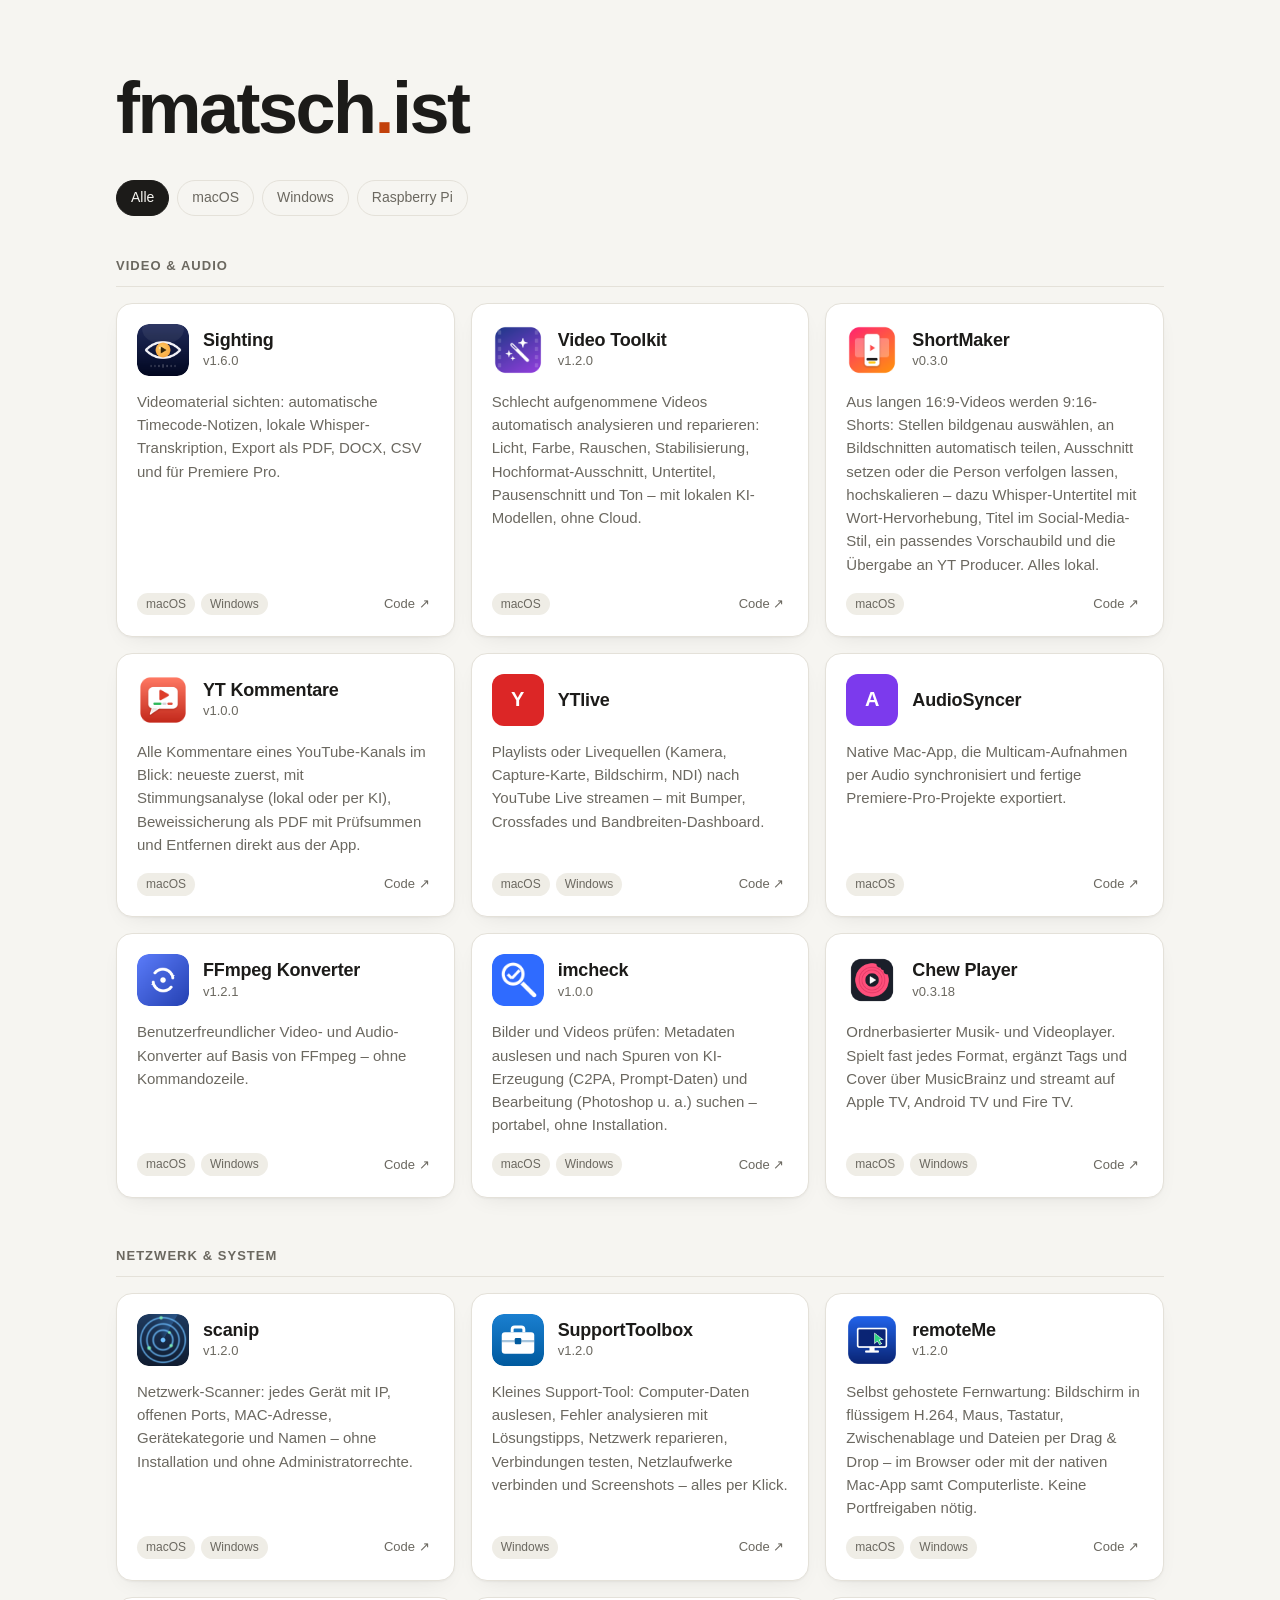
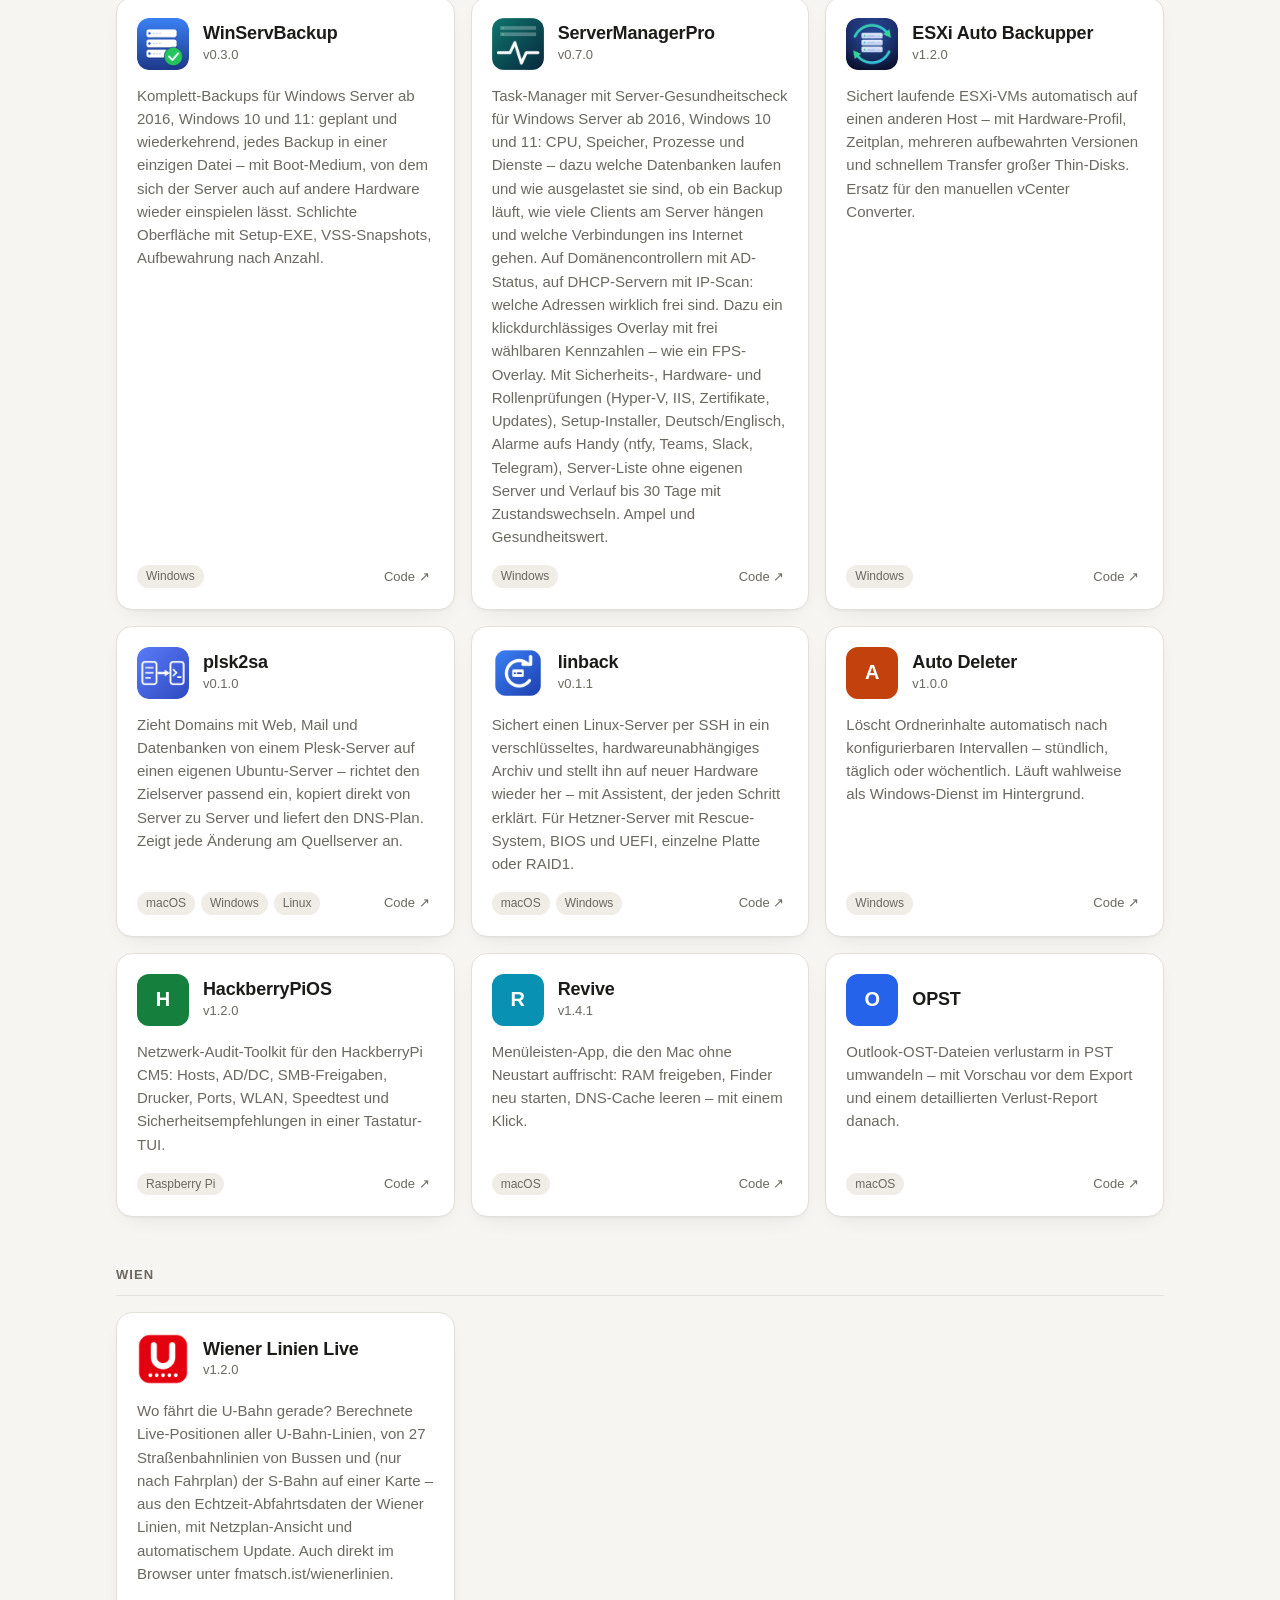
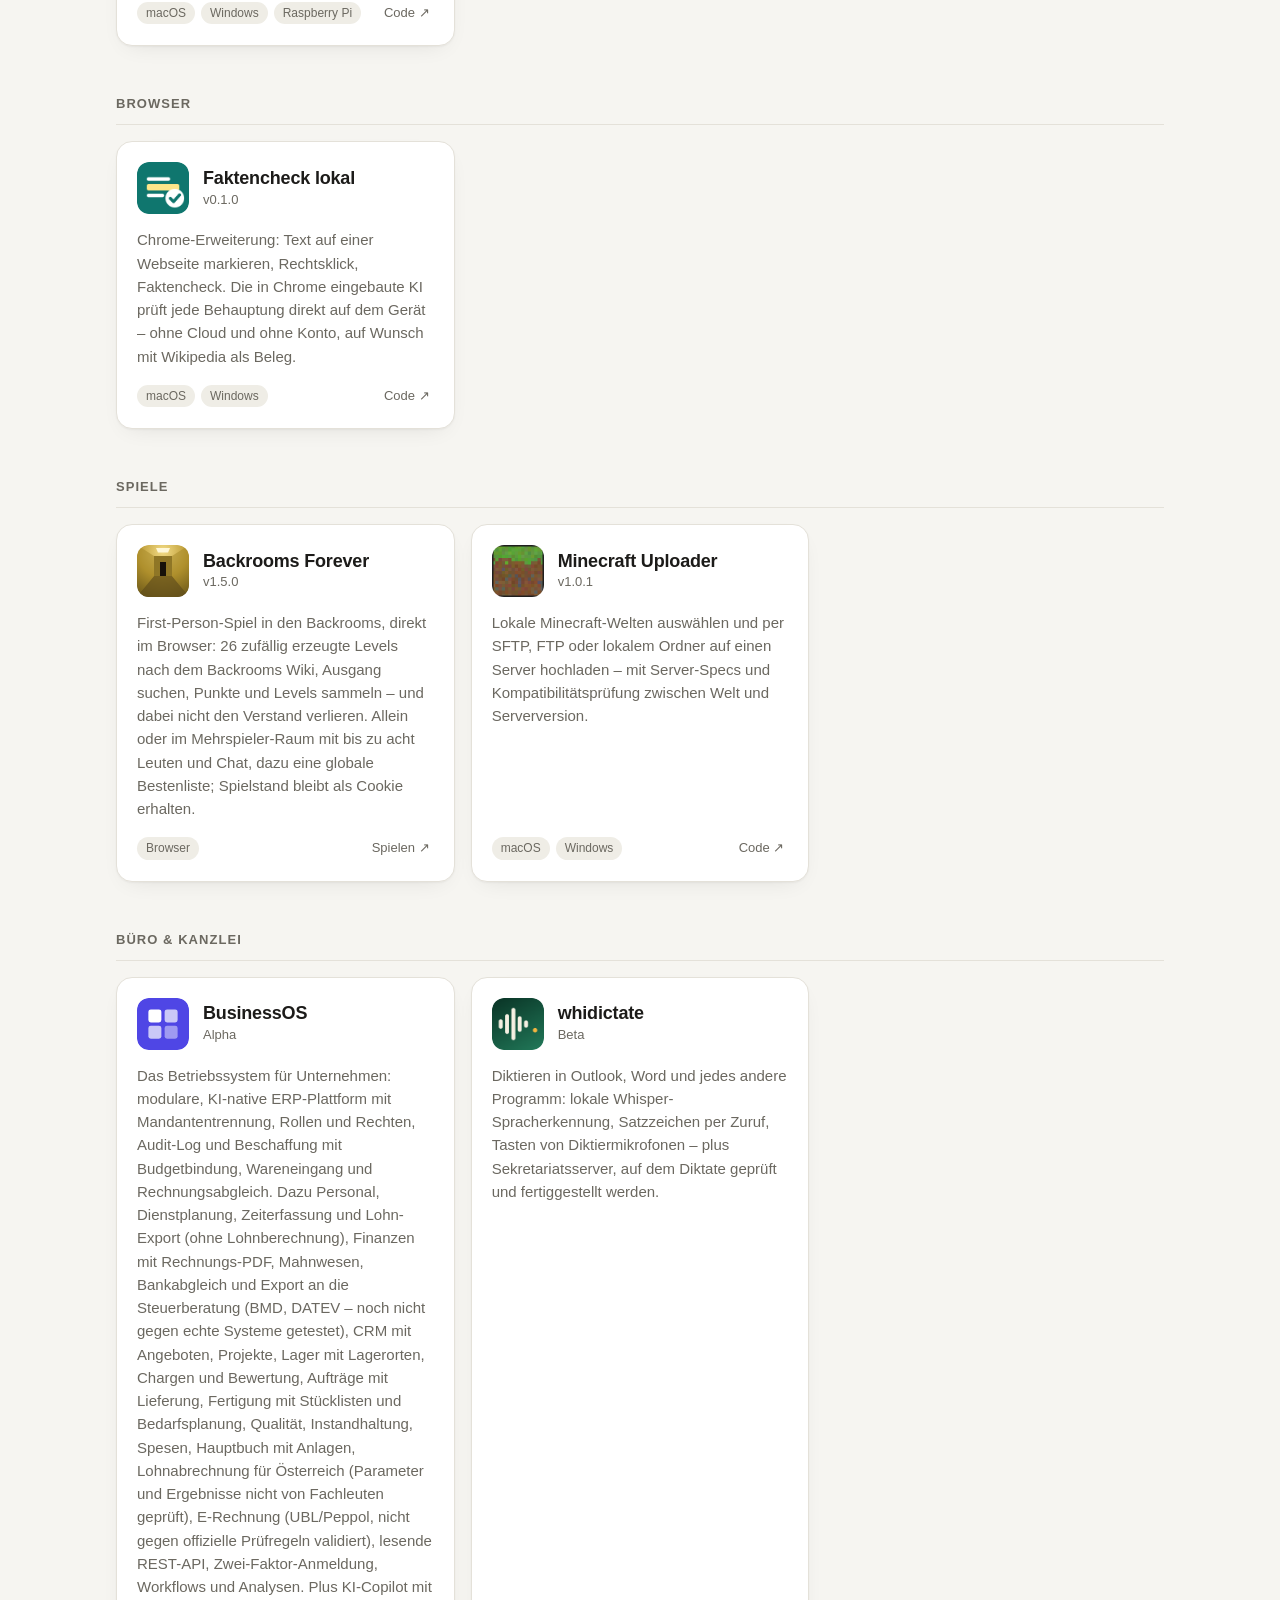
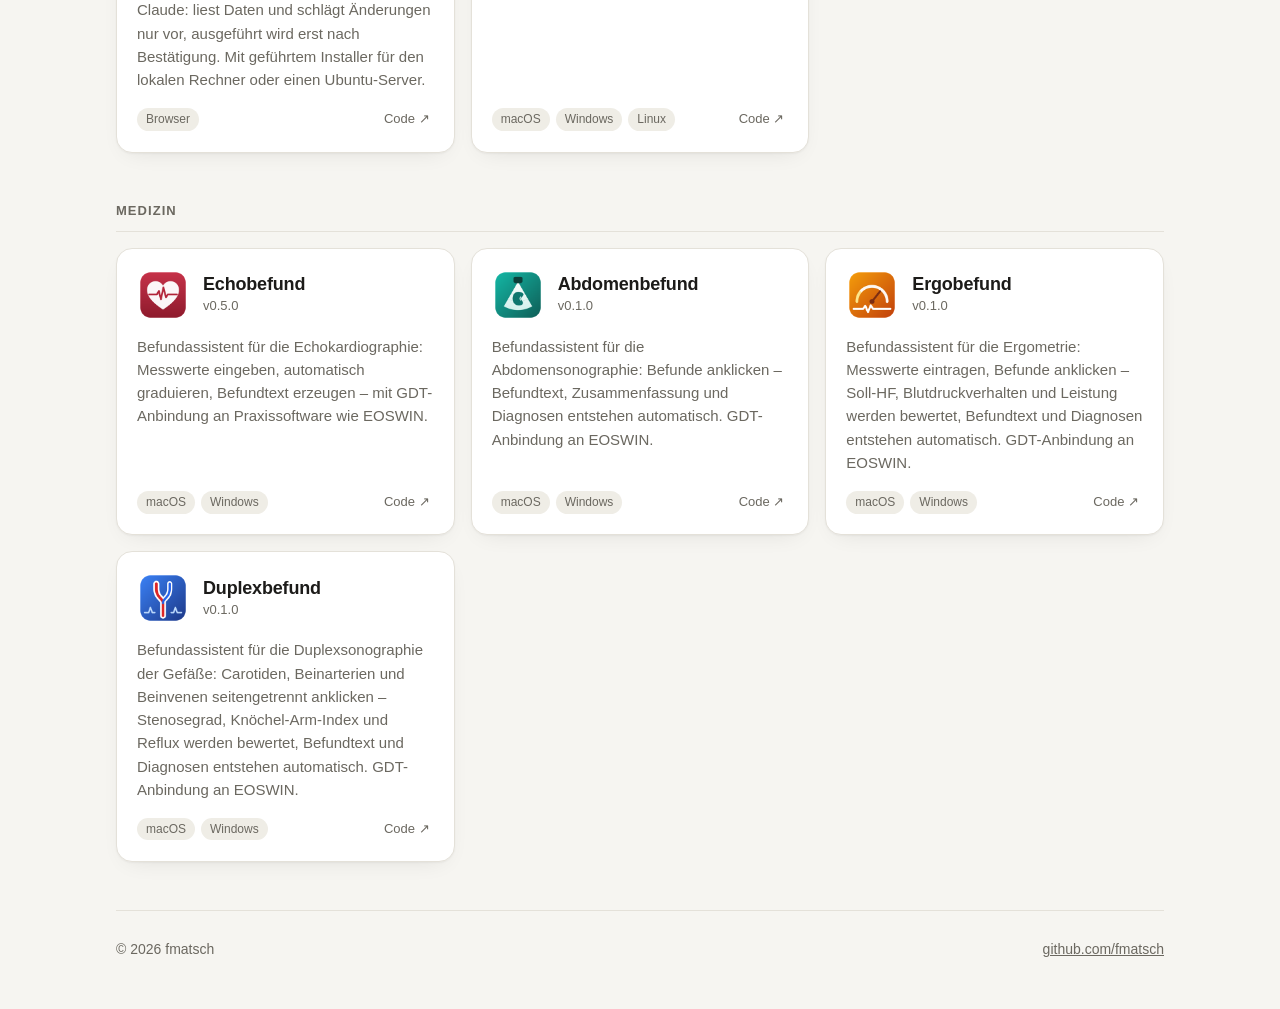
==== index.html @ f3a52c76 "BusinessOS-Karte: Hauptbuch, Lohn, Logistik, Fertigung, Qualität, E-Rechnung, API, Zwei-Faktor Co-Au" ====
<!doctype html>
<html lang="de">
<head>
<meta charset="utf-8">
<meta name="viewport" content="width=device-width, initial-scale=1">
<title>fmatsch.ist</title>
<meta name="description" content="Kleine, fokussierte Apps für macOS, Windows und den Raspberry Pi – von Befundassistenten für die Praxis bis zu Video- und Netzwerk-Werkzeugen.">
<meta property="og:title" content="fmatsch.ist">
<meta property="og:description" content="Kleine, fokussierte Apps für macOS, Windows und den Raspberry Pi.">
<meta name="color-scheme" content="light dark">
<style>
  :root {
    --bg: #f6f5f1;
    --surface: #ffffff;
    --text: #1c1b19;
    --muted: #6b6860;
    --line: #e4e1d9;
    --accent: #c2410c;
    --chip: #efede6;
    --shadow: 0 1px 2px rgba(0,0,0,.04), 0 8px 24px -12px rgba(0,0,0,.12);
  }
  @media (prefers-color-scheme: dark) {
    :root:not([data-theme="light"]) {
      --bg: #141413;
      --surface: #1d1c1a;
      --text: #f1efe9;
      --muted: #a19d93;
      --line: #2e2c29;
      --accent: #fb923c;
      --chip: #272522;
      --shadow: 0 1px 2px rgba(0,0,0,.3), 0 8px 24px -12px rgba(0,0,0,.6);
    }
  }
  :root[data-theme="dark"] {
    --bg: #141413; --surface: #1d1c1a; --text: #f1efe9; --muted: #a19d93;
    --line: #2e2c29; --accent: #fb923c; --chip: #272522;
    --shadow: 0 1px 2px rgba(0,0,0,.3), 0 8px 24px -12px rgba(0,0,0,.6);
  }

  * { box-sizing: border-box; }
  [hidden] { display: none !important; }
  html { -webkit-text-size-adjust: 100%; }
  body {
    margin: 0;
    background: var(--bg);
    color: var(--text);
    font: 16px/1.55 ui-sans-serif, -apple-system, BlinkMacSystemFont, "Segoe UI", Inter, Roboto, sans-serif;
    -webkit-font-smoothing: antialiased;
  }
  a { color: inherit; }
  .wrap { max-width: 1080px; margin: 0 auto; padding: 0 16px; }

  header { padding: 72px 0 40px; }
  .brand {
    font-size: clamp(40px, 8vw, 72px);
    font-weight: 700;
    letter-spacing: -0.035em;
    line-height: 1;
    margin: 0 0 20px;
  }
  .brand span { color: var(--accent); }

  nav.filters { display: flex; flex-wrap: wrap; gap: 8px; margin: 36px 0 0; }
  nav.filters button {
    font: inherit; font-size: 14px;
    padding: 6px 14px;
    border-radius: 999px;
    border: 1px solid var(--line);
    background: transparent;
    color: var(--muted);
    cursor: pointer;
  }
  nav.filters button:hover { color: var(--text); }
  nav.filters button[aria-pressed="true"] {
    background: var(--text); color: var(--bg); border-color: var(--text);
  }

  section { margin: 0 0 48px; }
  section h2 {
    font-size: 13px; font-weight: 600;
    text-transform: uppercase; letter-spacing: .08em;
    color: var(--muted);
    margin: 0 0 16px;
    padding-bottom: 10px;
    border-bottom: 1px solid var(--line);
  }
  .grid {
    display: grid;
    grid-template-columns: repeat(auto-fill, minmax(300px, 1fr));
    gap: 16px;
  }
  .card {
    position: relative;
    display: flex; flex-direction: column;
    background: var(--surface);
    border: 1px solid var(--line);
    border-radius: 16px;
    padding: 20px;
    box-shadow: var(--shadow);
    text-decoration: none;
    transition: transform .15s ease, border-color .15s ease;
  }
  .card:hover { transform: translateY(-2px); border-color: color-mix(in srgb, var(--accent) 45%, var(--line)); }
  .card:focus-within { outline: 2px solid var(--accent); outline-offset: 2px; }
  .top { display: flex; gap: 14px; align-items: center; margin-bottom: 14px; }
  .icon {
    flex: none; width: 52px; height: 52px; border-radius: 12px;
    object-fit: cover;
  }
  .icon.fallback {
    display: grid; place-items: center;
    font-weight: 700; font-size: 20px; color: #fff;
    background: var(--c, #555);
  }
  .card h3 { margin: 0; font-size: 18px; letter-spacing: -0.01em; line-height: 1.25; }
  .card h3 a { text-decoration: none; }
  .card h3 a::after { content: ""; position: absolute; inset: 0; border-radius: 16px; }
  .version { font-size: 13px; color: var(--muted); font-variant-numeric: tabular-nums; }
  .card p { margin: 0 0 16px; color: var(--muted); font-size: 15px; flex: 1; }
  .meta { display: flex; flex-wrap: wrap; gap: 6px; align-items: center; }
  .tag {
    font-size: 12px; padding: 2px 9px; border-radius: 999px;
    background: var(--chip); color: var(--muted);
  }
  .src {
    position: relative; z-index: 1;
    margin-left: auto; font-size: 13px; color: var(--muted);
    text-decoration: none; padding: 2px 4px;
  }
  .src:hover { color: var(--accent); }

  footer {
    border-top: 1px solid var(--line);
    padding: 28px 0 48px;
    color: var(--muted); font-size: 14px;
    display: flex; flex-wrap: wrap; gap: 8px 24px; justify-content: space-between;
  }
  footer a { color: var(--muted); }
  footer a:hover { color: var(--accent); }

  @media (max-width: 480px) {
    header { padding: 48px 0 28px; }
    .grid { grid-template-columns: 1fr; }
  }
  @media (prefers-reduced-motion: reduce) { .card { transition: none; } .card:hover { transform: none; } }
</style>
</head>
<body>
<div class="wrap">
  <header>
    <h1 class="brand">fmatsch<span>.</span>ist</h1>
    <nav class="filters" aria-label="Nach Plattform filtern">
      <button type="button" data-filter="all" aria-pressed="true">Alle</button>
      <button type="button" data-filter="macOS" aria-pressed="false">macOS</button>
      <button type="button" data-filter="Windows" aria-pressed="false">Windows</button>
      <button type="button" data-filter="Raspberry Pi" aria-pressed="false">Raspberry Pi</button>
    </nav>
  </header>

  <main id="projects"></main>

  <footer>
    <span>© <span id="year">2026</span> fmatsch</span>
    <a href="https://github.com/fmatsch">github.com/fmatsch</a>
  </footer>
</div>

<script>
const GH = "https://github.com/fmatsch/";
const PAGES = "https://fmatsch.github.io/";

const groups = [
  {
    title: "Video & Audio",
    projects: [
      { repo: "sighting", name: "Sighting", version: "v1.6.0", icon: "icons/sighting.png",
        desc: "Videomaterial sichten: automatische Timecode-Notizen, lokale Whisper-Transkription, Export als PDF, DOCX, CSV und für Premiere Pro.",
        platforms: ["macOS", "Windows"] },
      { repo: "videotoolkit", name: "Video Toolkit", version: "v1.2.0", icon: "icons/videotoolkit.png",
        desc: "Schlecht aufgenommene Videos automatisch analysieren und reparieren: Licht, Farbe, Rauschen, Stabilisierung, Hochformat-Ausschnitt, Untertitel, Pausenschnitt und Ton – mit lokalen KI-Modellen, ohne Cloud.",
        platforms: ["macOS"] },
      { repo: "shortmaker", name: "ShortMaker", version: "v0.3.0", icon: "icons/shortmaker.png",
        desc: "Aus langen 16:9-Videos werden 9:16-Shorts: Stellen bildgenau auswählen, an Bildschnitten automatisch teilen, Ausschnitt setzen oder die Person verfolgen lassen, hochskalieren – dazu Whisper-Untertitel mit Wort-Hervorhebung, Titel im Social-Media-Stil, ein passendes Vorschaubild und die Übergabe an YT Producer. Alles lokal.",
        platforms: ["macOS"] },
      { repo: "yt-kommentare", name: "YT Kommentare", version: "v1.0.0", icon: "icons/yt-kommentare.png",
        desc: "Alle Kommentare eines YouTube-Kanals im Blick: neueste zuerst, mit Stimmungsanalyse (lokal oder per KI), Beweissicherung als PDF mit Prüfsummen und Entfernen direkt aus der App.",
        platforms: ["macOS"] },
      { repo: "YTlive", name: "YTlive", icon: null, color: "#dc2626",
        desc: "Playlists oder Livequellen (Kamera, Capture-Karte, Bildschirm, NDI) nach YouTube Live streamen – mit Bumper, Crossfades und Bandbreiten-Dashboard.",
        platforms: ["macOS", "Windows"] },
      { repo: "AudioSyncerPremierePro", name: "AudioSyncer", icon: null, color: "#7c3aed",
        desc: "Native Mac-App, die Multicam-Aufnahmen per Audio synchronisiert und fertige Premiere-Pro-Projekte exportiert.",
        platforms: ["macOS"] },
      { repo: "ffmpeg-konverter", name: "FFmpeg Konverter", version: "v1.2.1", icon: "icons/ffmpeg-konverter.png",
        desc: "Benutzerfreundlicher Video- und Audio-Konverter auf Basis von FFmpeg – ohne Kommandozeile.",
        platforms: ["macOS", "Windows"] },
      { repo: "imcheck", name: "imcheck", version: "v1.0.0", icon: "icons/imcheck.png",
        desc: "Bilder und Videos prüfen: Metadaten auslesen und nach Spuren von KI-Erzeugung (C2PA, Prompt-Daten) und Bearbeitung (Photoshop u. a.) suchen – portabel, ohne Installation.",
        platforms: ["macOS", "Windows"] },
      { repo: "chew-player", name: "Chew Player", version: "v0.3.18", icon: "icons/chew-player.png",
        desc: "Ordnerbasierter Musik- und Videoplayer. Spielt fast jedes Format, ergänzt Tags und Cover über MusicBrainz und streamt auf Apple TV, Android TV und Fire TV.",
        platforms: ["macOS", "Windows"] },
    ],
  },
  {
    title: "Netzwerk & System",
    projects: [
      { repo: "scanip", name: "scanip", version: "v1.2.0", icon: "icons/scanip.png",
        desc: "Netzwerk-Scanner: jedes Gerät mit IP, offenen Ports, MAC-Adresse, Gerätekategorie und Namen – ohne Installation und ohne Administratorrechte.",
        platforms: ["macOS", "Windows"] },
      { repo: "SupportToolbox", name: "SupportToolbox", version: "v1.2.0", icon: "icons/supporttoolbox.svg",
        desc: "Kleines Support-Tool: Computer-Daten auslesen, Fehler analysieren mit Lösungstipps, Netzwerk reparieren, Verbindungen testen, Netzlaufwerke verbinden und Screenshots – alles per Klick.",
        platforms: ["Windows"] },
      { repo: "remoteMe", name: "remoteMe", version: "v1.2.0", icon: "icons/remoteme.png",
        desc: "Selbst gehostete Fernwartung: Bildschirm in flüssigem H.264, Maus, Tastatur, Zwischenablage und Dateien per Drag & Drop – im Browser oder mit der nativen Mac-App samt Computerliste. Keine Portfreigaben nötig.",
        platforms: ["macOS", "Windows"] },
      { repo: "WinServBackup", name: "WinServBackup", version: "v0.3.0", icon: "icons/winservbackup.png",
        desc: "Komplett-Backups für Windows Server ab 2016, Windows 10 und 11: geplant und wiederkehrend, jedes Backup in einer einzigen Datei – mit Boot-Medium, von dem sich der Server auch auf andere Hardware wieder einspielen lässt. Schlichte Oberfläche mit Setup-EXE, VSS-Snapshots, Aufbewahrung nach Anzahl.",
        platforms: ["Windows"] },
      { repo: "ServerManagerPro", name: "ServerManagerPro", version: "v0.7.0", icon: "icons/servermanagerpro.png",
        desc: "Task-Manager mit Server-Gesundheitscheck für Windows Server ab 2016, Windows 10 und 11: CPU, Speicher, Prozesse und Dienste – dazu welche Datenbanken laufen und wie ausgelastet sie sind, ob ein Backup läuft, wie viele Clients am Server hängen und welche Verbindungen ins Internet gehen. Auf Domänencontrollern mit AD-Status, auf DHCP-Servern mit IP-Scan: welche Adressen wirklich frei sind. Dazu ein klickdurchlässiges Overlay mit frei wählbaren Kennzahlen – wie ein FPS-Overlay. Mit Sicherheits-, Hardware- und Rollenprüfungen (Hyper-V, IIS, Zertifikate, Updates), Setup-Installer, Deutsch/Englisch, Alarme aufs Handy (ntfy, Teams, Slack, Telegram), Server-Liste ohne eigenen Server und Verlauf bis 30 Tage mit Zustandswechseln. Ampel und Gesundheitswert.",
        platforms: ["Windows"] },
      { repo: "esxi-auto-backupper", name: "ESXi Auto Backupper", version: "v1.2.0", icon: "icons/esxi-auto-backupper.png",
        desc: "Sichert laufende ESXi-VMs automatisch auf einen anderen Host – mit Hardware-Profil, Zeitplan, mehreren aufbewahrten Versionen und schnellem Transfer großer Thin-Disks. Ersatz für den manuellen vCenter Converter.",
        platforms: ["Windows"] },
      { repo: "plsk2sa", name: "plsk2sa", version: "v0.1.0", icon: "icons/plsk2sa.png",
        desc: "Zieht Domains mit Web, Mail und Datenbanken von einem Plesk-Server auf einen eigenen Ubuntu-Server – richtet den Zielserver passend ein, kopiert direkt von Server zu Server und liefert den DNS-Plan. Zeigt jede Änderung am Quellserver an.",
        platforms: ["macOS", "Windows", "Linux"] },
      { repo: "linback", name: "linback", version: "v0.1.1", icon: "icons/linback.png",
        desc: "Sichert einen Linux-Server per SSH in ein verschlüsseltes, hardwareunabhängiges Archiv und stellt ihn auf neuer Hardware wieder her – mit Assistent, der jeden Schritt erklärt. Für Hetzner-Server mit Rescue-System, BIOS und UEFI, einzelne Platte oder RAID1.",
        platforms: ["macOS", "Windows"] },
      { repo: "auto-deleter", name: "Auto Deleter", version: "v1.0.0", icon: null, color: "#c2410c",
        desc: "Löscht Ordnerinhalte automatisch nach konfigurierbaren Intervallen – stündlich, täglich oder wöchentlich. Läuft wahlweise als Windows-Dienst im Hintergrund.",
        platforms: ["Windows"] },
      { repo: "HackberryPiOS", name: "HackberryPiOS", version: "v1.2.0", icon: null, color: "#15803d",
        desc: "Netzwerk-Audit-Toolkit für den HackberryPi CM5: Hosts, AD/DC, SMB-Freigaben, Drucker, Ports, WLAN, Speedtest und Sicherheitsempfehlungen in einer Tastatur-TUI.",
        platforms: ["Raspberry Pi"] },
      { repo: "revive-app", name: "Revive", version: "v1.4.1", icon: null, color: "#0891b2",
        desc: "Menüleisten-App, die den Mac ohne Neustart auffrischt: RAM freigeben, Finder neu starten, DNS-Cache leeren – mit einem Klick.",
        platforms: ["macOS"] },
      { repo: "opst", name: "OPST", icon: null, color: "#2563eb",
        desc: "Outlook-OST-Dateien verlustarm in PST umwandeln – mit Vorschau vor dem Export und einem detaillierten Verlust-Report danach.",
        platforms: ["macOS"] },
    ],
  },
  {
    title: "Wien",
    projects: [
      { repo: "wienerlinien-live", name: "Wiener Linien Live", version: "v1.2.0", icon: "icons/wienerlinien-live.png",
        desc: "Wo fährt die U-Bahn gerade? Berechnete Live-Positionen aller U-Bahn-Linien, von 27 Straßenbahnlinien von Bussen und (nur nach Fahrplan) der S-Bahn auf einer Karte – aus den Echtzeit-Abfahrtsdaten der Wiener Linien, mit Netzplan-Ansicht und automatischem Update. Auch direkt im Browser unter fmatsch.ist/wienerlinien.",
        platforms: ["macOS", "Windows", "Raspberry Pi"] },
    ],
  },
  {
    title: "Browser",
    projects: [
      { repo: "faktencheck", name: "Faktencheck lokal", version: "v0.1.0", icon: "icons/faktencheck.png",
        desc: "Chrome-Erweiterung: Text auf einer Webseite markieren, Rechtsklick, Faktencheck. Die in Chrome eingebaute KI prüft jede Behauptung direkt auf dem Gerät – ohne Cloud und ohne Konto, auf Wunsch mit Wikipedia als Beleg.",
        platforms: ["macOS", "Windows"] },
    ],
  },
  {
    title: "Spiele",
    projects: [
      { url: "https://backrooms.fmatsch.ist/", name: "Backrooms Forever", version: "v1.5.0", icon: "icons/backrooms.svg",
        desc: "First-Person-Spiel in den Backrooms, direkt im Browser: 26 zufällig erzeugte Levels nach dem Backrooms Wiki, Ausgang suchen, Punkte und Levels sammeln – und dabei nicht den Verstand verlieren. Allein oder im Mehrspieler-Raum mit bis zu acht Leuten und Chat, dazu eine globale Bestenliste; Spielstand bleibt als Cookie erhalten.",
        platforms: ["Browser"] },
      { repo: "minecraft-uploader", name: "Minecraft Uploader", version: "v1.0.1", icon: "icons/minecraft-uploader.png",
        desc: "Lokale Minecraft-Welten auswählen und per SFTP, FTP oder lokalem Ordner auf einen Server hochladen – mit Server-Specs und Kompatibilitätsprüfung zwischen Welt und Serverversion.",
        platforms: ["macOS", "Windows"] },
    ],
  },
  {
    title: "Büro & Kanzlei",
    projects: [
      { repo: "BusinessOS", name: "BusinessOS", version: "Alpha", icon: "icons/businessos.svg",
        desc: "Das Betriebssystem für Unternehmen: modulare, KI-native ERP-Plattform mit Mandantentrennung, Rollen und Rechten, Audit-Log und Beschaffung mit Budgetbindung, Wareneingang und Rechnungsabgleich. Dazu Personal, Dienstplanung, Zeiterfassung und Lohn-Export (ohne Lohnberechnung), Finanzen mit Rechnungs-PDF, Mahnwesen, Bankabgleich und Export an die Steuerberatung (BMD, DATEV – noch nicht gegen echte Systeme getestet), CRM mit Angeboten, Projekte, Lager mit Lagerorten, Chargen und Bewertung, Aufträge mit Lieferung, Fertigung mit Stücklisten und Bedarfsplanung, Qualität, Instandhaltung, Spesen, Hauptbuch mit Anlagen, Lohnabrechnung für Österreich (Parameter und Ergebnisse nicht von Fachleuten geprüft), E-Rechnung (UBL/Peppol, nicht gegen offizielle Prüfregeln validiert), lesende REST-API, Zwei-Faktor-Anmeldung, Workflows und Analysen. Plus KI-Copilot mit Claude: liest Daten und schlägt Änderungen nur vor, ausgeführt wird erst nach Bestätigung. Mit geführtem Installer für den lokalen Rechner oder einen Ubuntu-Server.",
        platforms: ["Browser"] },
      { repo: "whidictate", name: "whidictate", version: "Beta", icon: "icons/whidictate.png",
        desc: "Diktieren in Outlook, Word und jedes andere Programm: lokale Whisper-Spracherkennung, Satzzeichen per Zuruf, Tasten von Diktiermikrofonen – plus Sekretariatsserver, auf dem Diktate geprüft und fertiggestellt werden.",
        platforms: ["macOS", "Windows", "Linux"] },
    ],
  },
  {
    title: "Medizin",
    projects: [
      { repo: "echobefund", name: "Echobefund", version: "v0.5.0", icon: "icons/echobefund.png",
        desc: "Befundassistent für die Echokardiographie: Messwerte eingeben, automatisch graduieren, Befundtext erzeugen – mit GDT-Anbindung an Praxissoftware wie EOSWIN.",
        platforms: ["macOS", "Windows"] },
      { repo: "abdomenbefund", name: "Abdomenbefund", version: "v0.1.0", icon: "icons/abdomenbefund.png",
        desc: "Befundassistent für die Abdomensonographie: Befunde anklicken – Befundtext, Zusammenfassung und Diagnosen entstehen automatisch. GDT-Anbindung an EOSWIN.",
        platforms: ["macOS", "Windows"] },
      { repo: "ergobefund", name: "Ergobefund", version: "v0.1.0", icon: "icons/ergobefund.png",
        desc: "Befundassistent für die Ergometrie: Messwerte eintragen, Befunde anklicken – Soll-HF, Blutdruckverhalten und Leistung werden bewertet, Befundtext und Diagnosen entstehen automatisch. GDT-Anbindung an EOSWIN.",
        platforms: ["macOS", "Windows"] },
      { repo: "duplexbefund", name: "Duplexbefund", version: "v0.1.0", icon: "icons/duplexbefund.png",
        desc: "Befundassistent für die Duplexsonographie der Gefäße: Carotiden, Beinarterien und Beinvenen seitengetrennt anklicken – Stenosegrad, Knöchel-Arm-Index und Reflux werden bewertet, Befundtext und Diagnosen entstehen automatisch. GDT-Anbindung an EOSWIN.",
        platforms: ["macOS", "Windows"] },
    ],
  },
];

const esc = s => String(s).replace(/[&<>"]/g, c => ({ "&": "&amp;", "<": "&lt;", ">": "&gt;", '"': "&quot;" }[c]));

function card(p) {
  const icon = p.icon
    ? `<img class="icon" src="${p.icon}" alt="" width="52" height="52" loading="lazy">`
    : `<span class="icon fallback" style="--c:${p.color}" aria-hidden="true">${esc(p.name[0])}</span>`;
  return `
    <article class="card" data-platforms="${esc(p.platforms.join("|"))}">
      <div class="top">
        ${icon}
        <div>
          <h3><a href="${p.url || PAGES + p.repo + "/"}">${esc(p.name)}</a></h3>
          ${p.version ? `<div class="version">${esc(p.version)}</div>` : ""}
        </div>
      </div>
      <p>${esc(p.desc)}</p>
      <div class="meta">
        ${p.platforms.map(x => `<span class="tag">${esc(x)}</span>`).join("")}
        ${p.repo ? `<a class="src" href="${GH}${p.repo}" aria-label="Quellcode von ${esc(p.name)} auf GitHub">Code ↗</a>` : `<a class="src" href="${p.url}">Spielen ↗</a>`}
      </div>
    </article>`;
}

const main = document.getElementById("projects");
main.innerHTML = groups.map(g => `
  <section>
    <h2>${esc(g.title)}</h2>
    <div class="grid">${g.projects.map(card).join("")}</div>
  </section>`).join("");

document.getElementById("year").textContent = new Date().getFullYear();

const buttons = document.querySelectorAll("nav.filters button");
buttons.forEach(b => b.addEventListener("click", () => {
  const f = b.dataset.filter;
  buttons.forEach(x => x.setAttribute("aria-pressed", String(x === b)));
  main.querySelectorAll(".card").forEach(c => {
    c.hidden = f !== "all" && !c.dataset.platforms.split("|").includes(f);
  });
  main.querySelectorAll("section").forEach(s => {
    s.hidden = !s.querySelector(".card:not([hidden])");
  });
}));
</script>
</body>
</html>
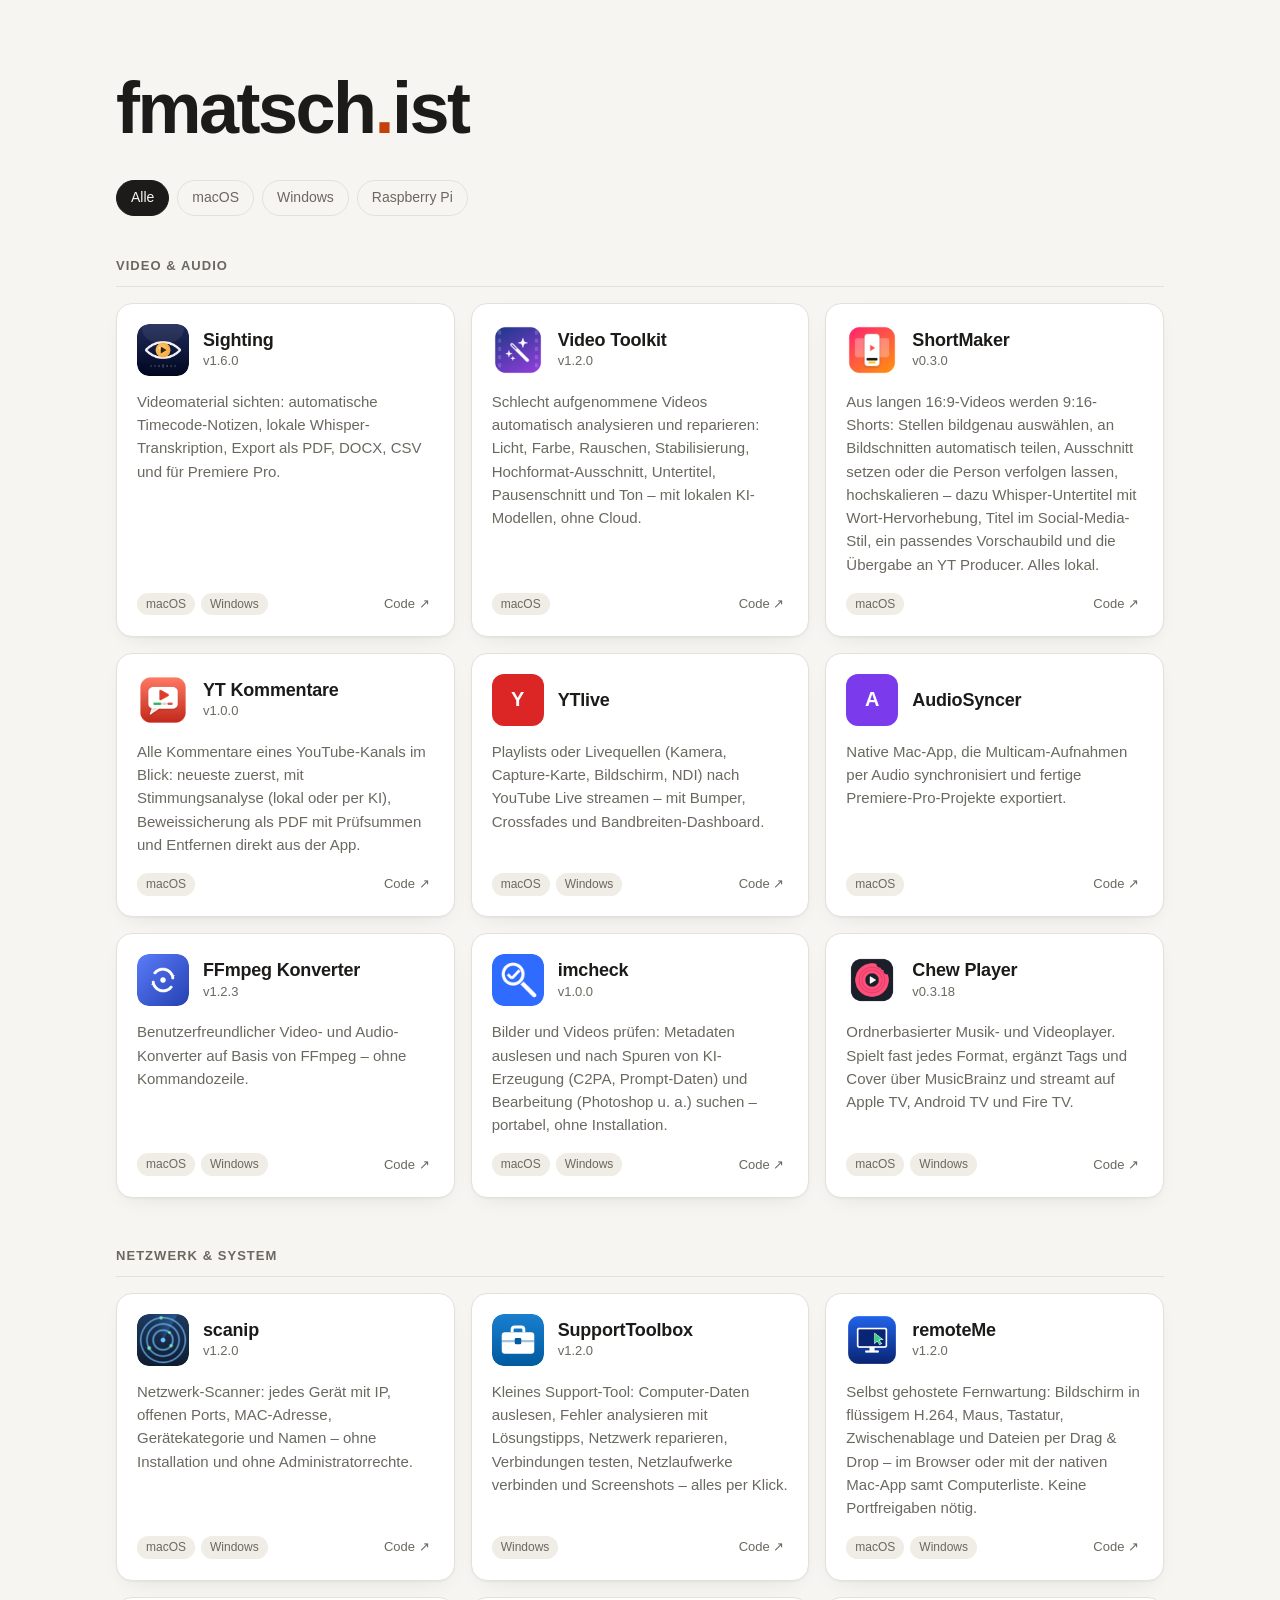
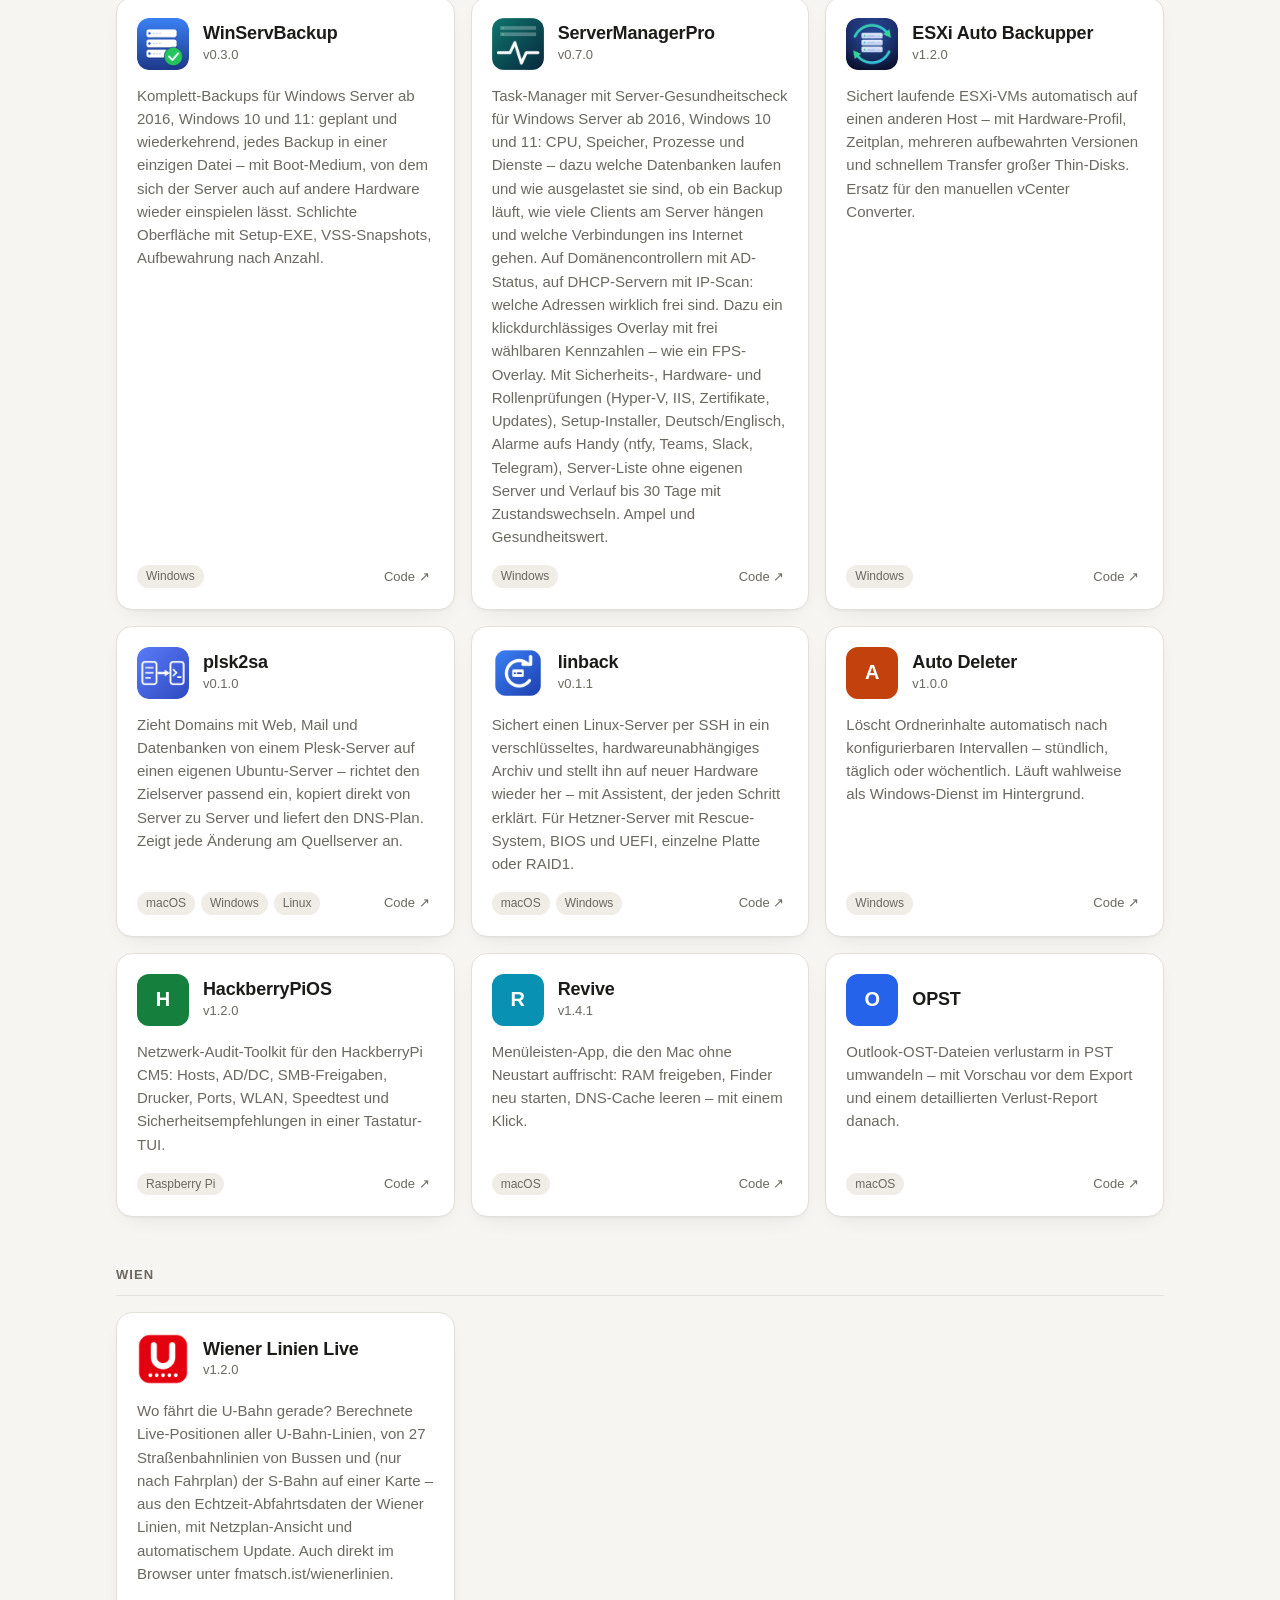
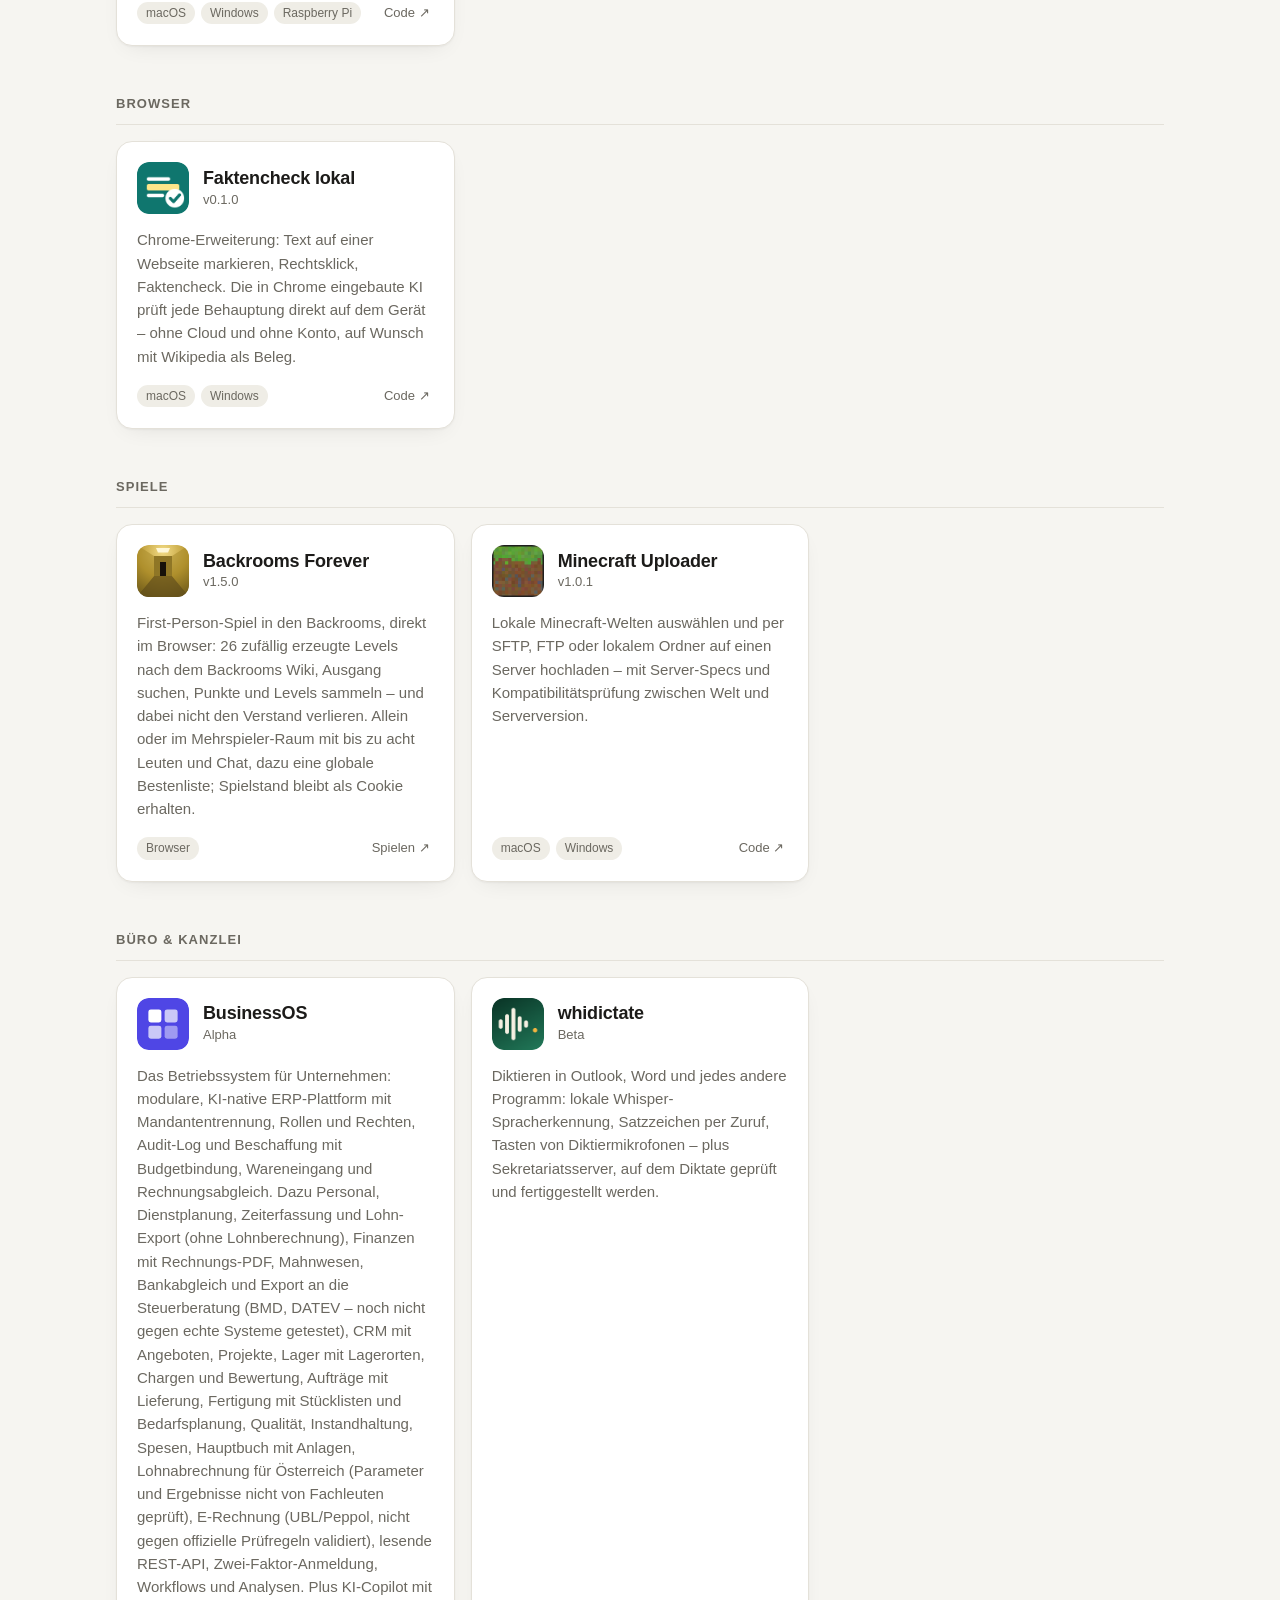
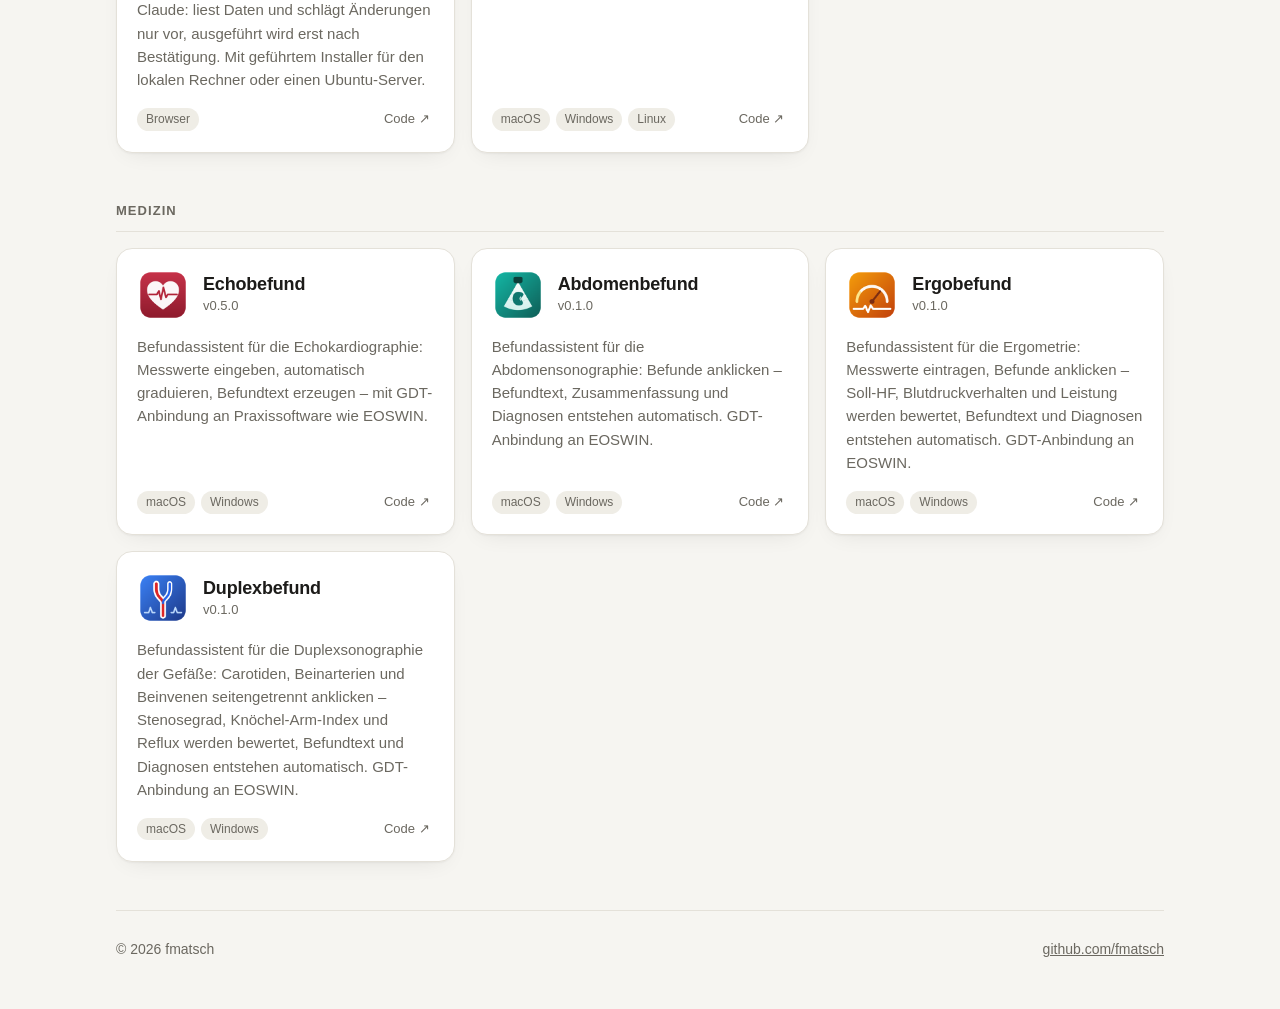
==== commit 0698040d: "FFmpeg Konverter: Version auf v1.2.3 aktualisiert Co-Authored-By: Claude Sonnet 5.5 <noreply@anthrop" ====
--- a/index.html
+++ b/index.html
@@ -191,7 +191,7 @@
       { repo: "AudioSyncerPremierePro", name: "AudioSyncer", icon: null, color: "#7c3aed",
         desc: "Native Mac-App, die Multicam-Aufnahmen per Audio synchronisiert und fertige Premiere-Pro-Projekte exportiert.",
         platforms: ["macOS"] },
-      { repo: "ffmpeg-konverter", name: "FFmpeg Konverter", version: "v1.2.1", icon: "icons/ffmpeg-konverter.png",
+      { repo: "ffmpeg-konverter", name: "FFmpeg Konverter", version: "v1.2.3", icon: "icons/ffmpeg-konverter.png",
         desc: "Benutzerfreundlicher Video- und Audio-Konverter auf Basis von FFmpeg – ohne Kommandozeile.",
         platforms: ["macOS", "Windows"] },
       { repo: "imcheck", name: "imcheck", version: "v1.0.0", icon: "icons/imcheck.png",
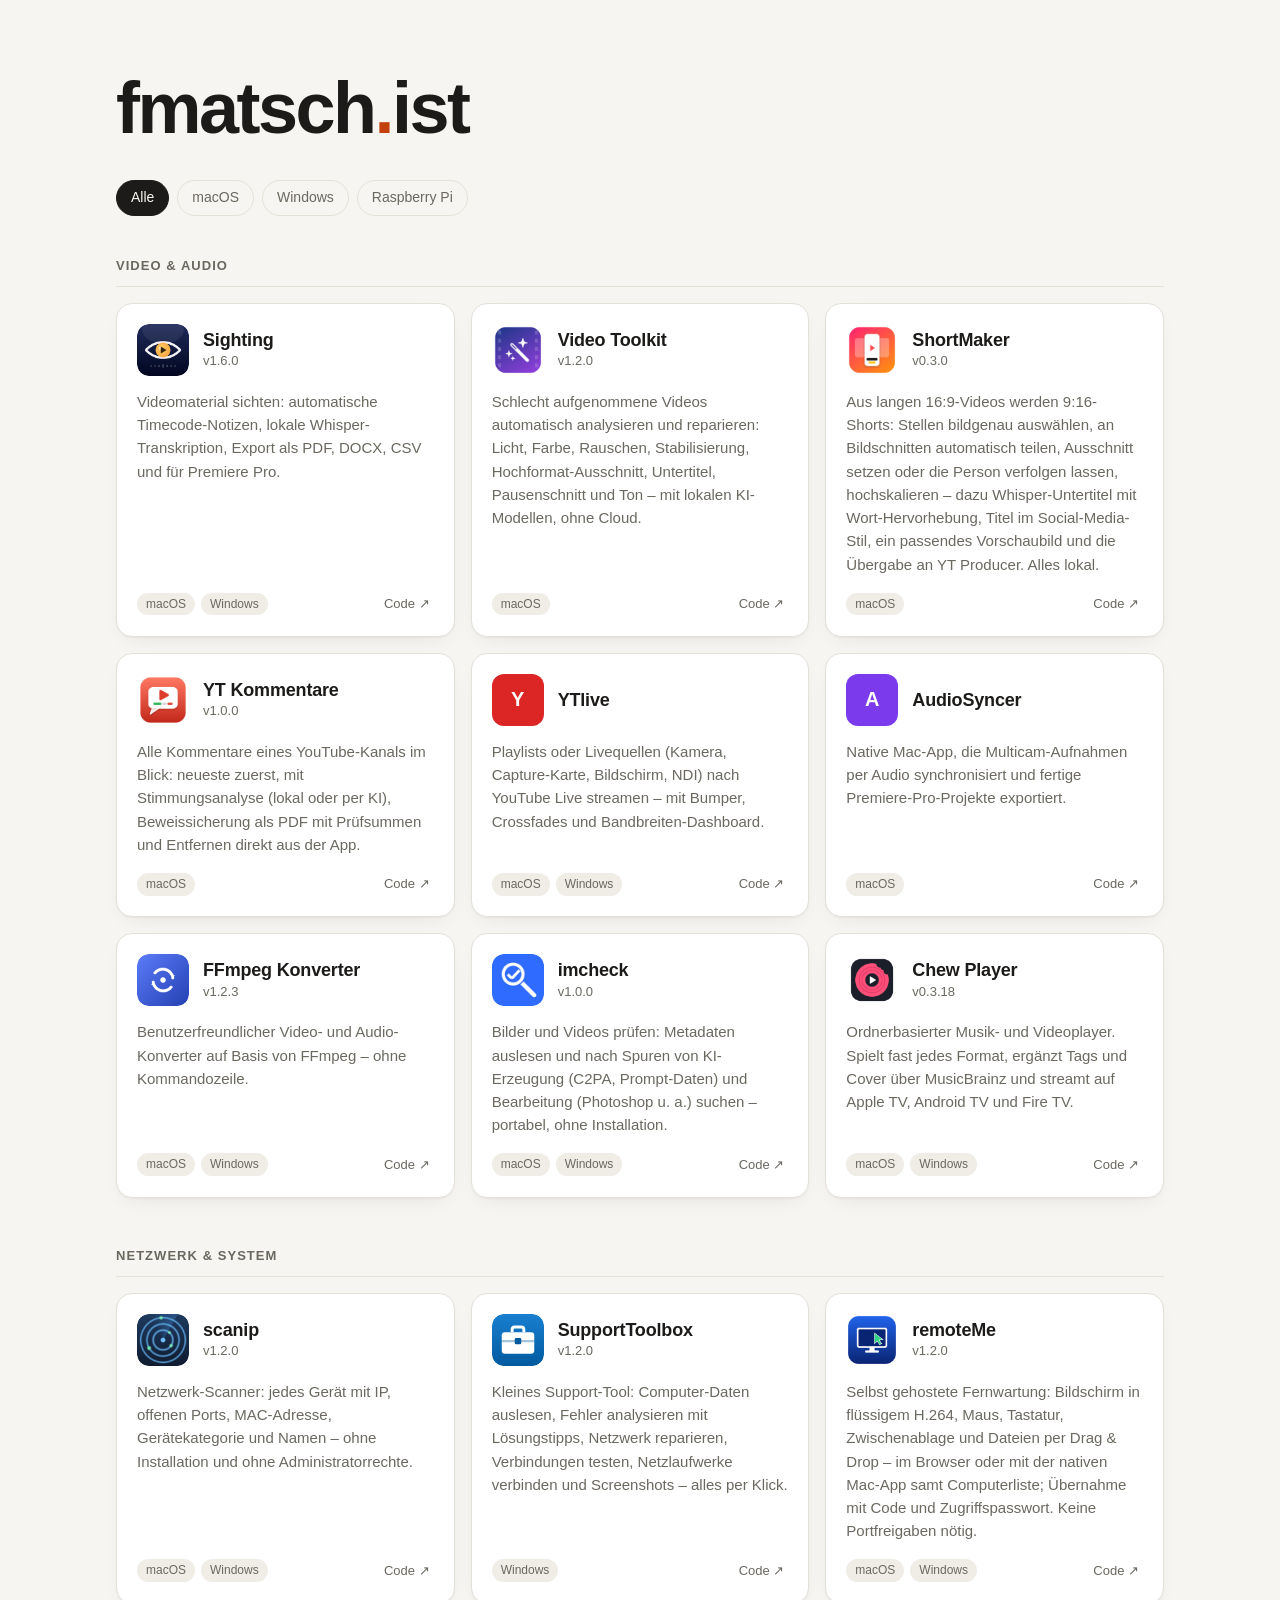
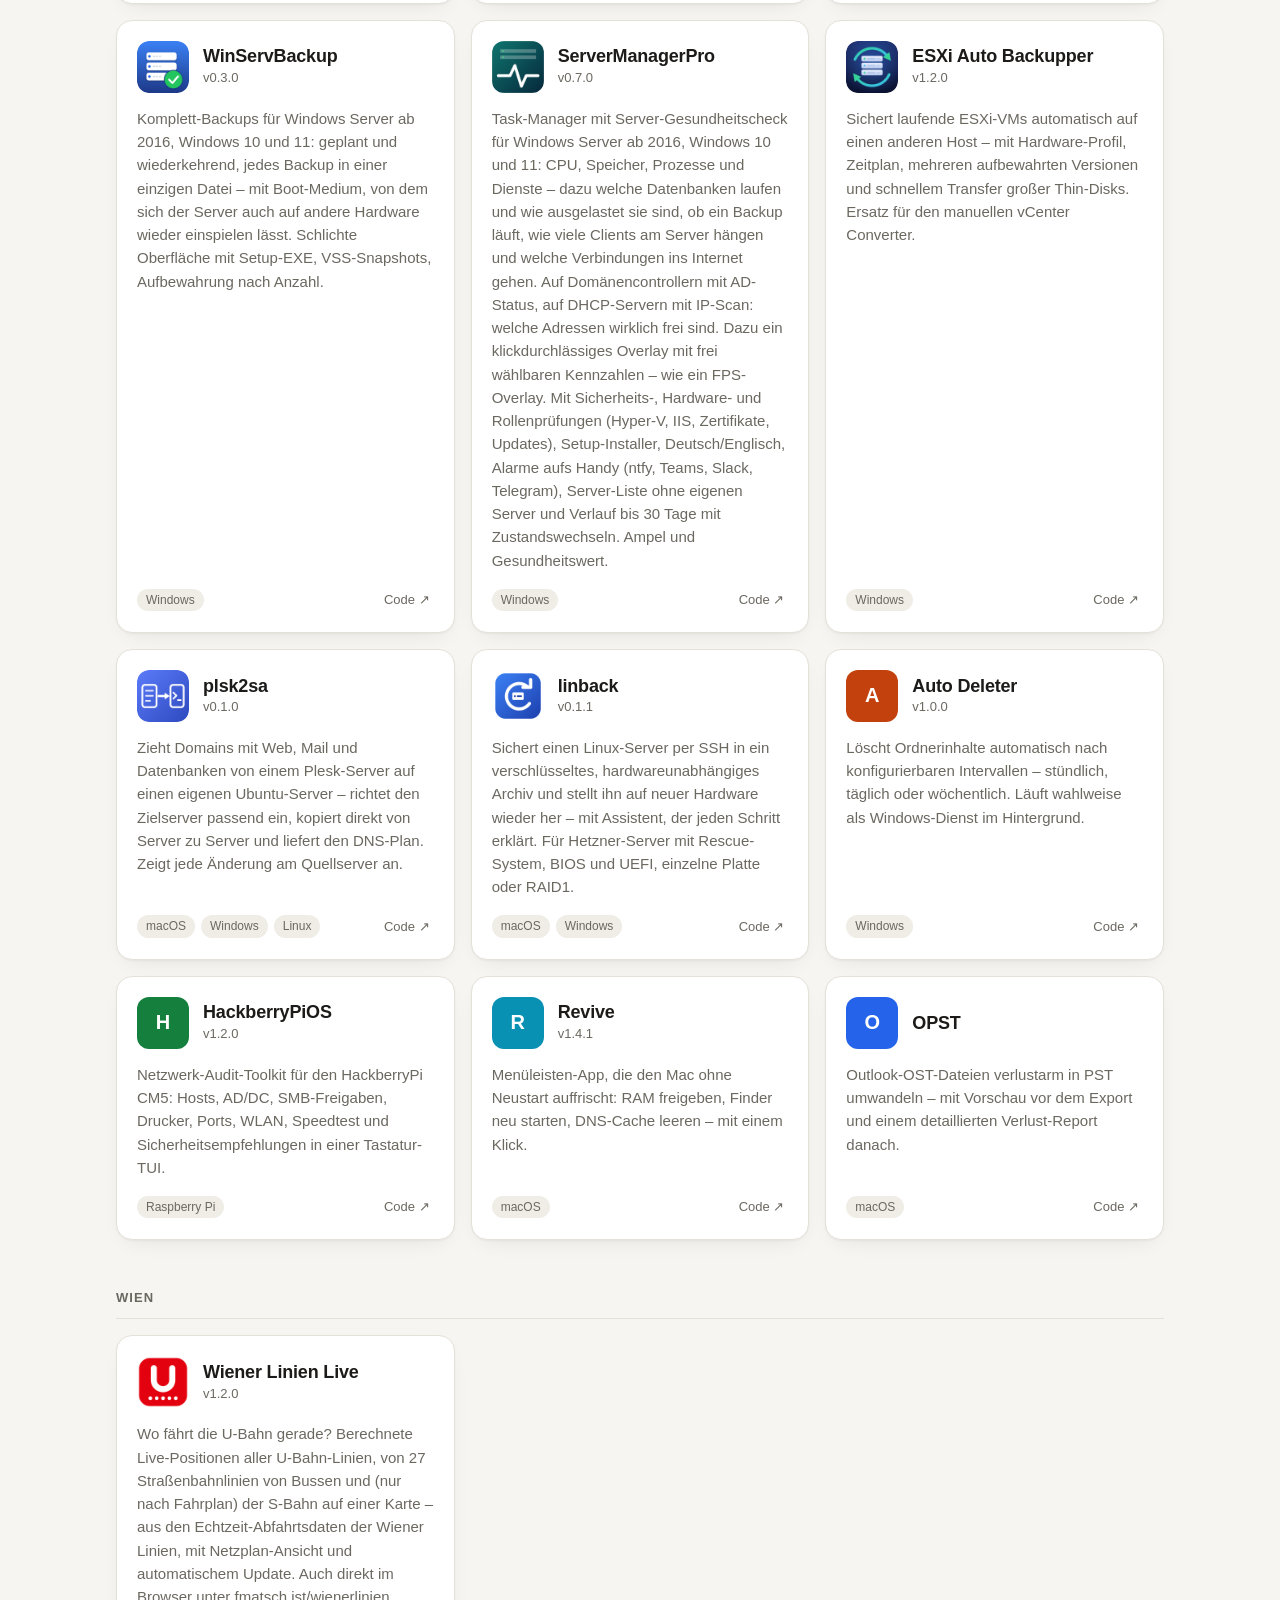
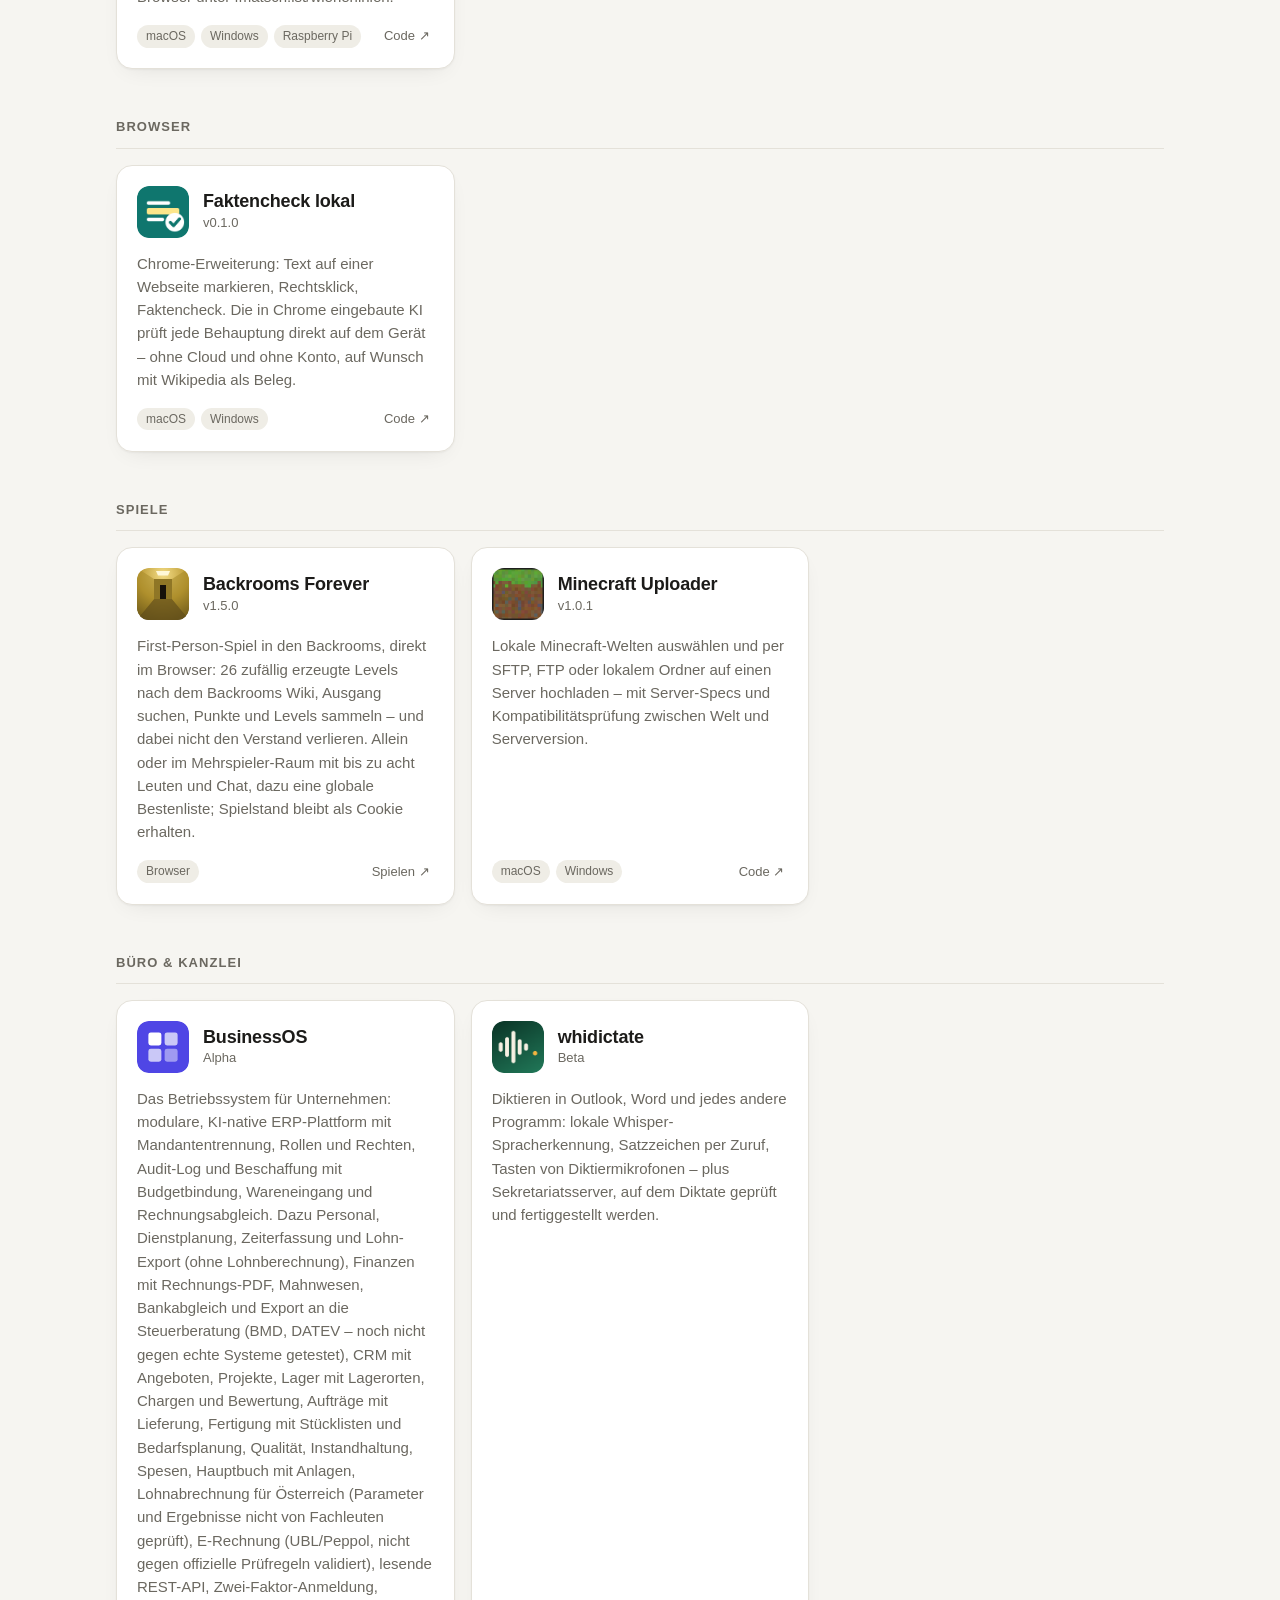
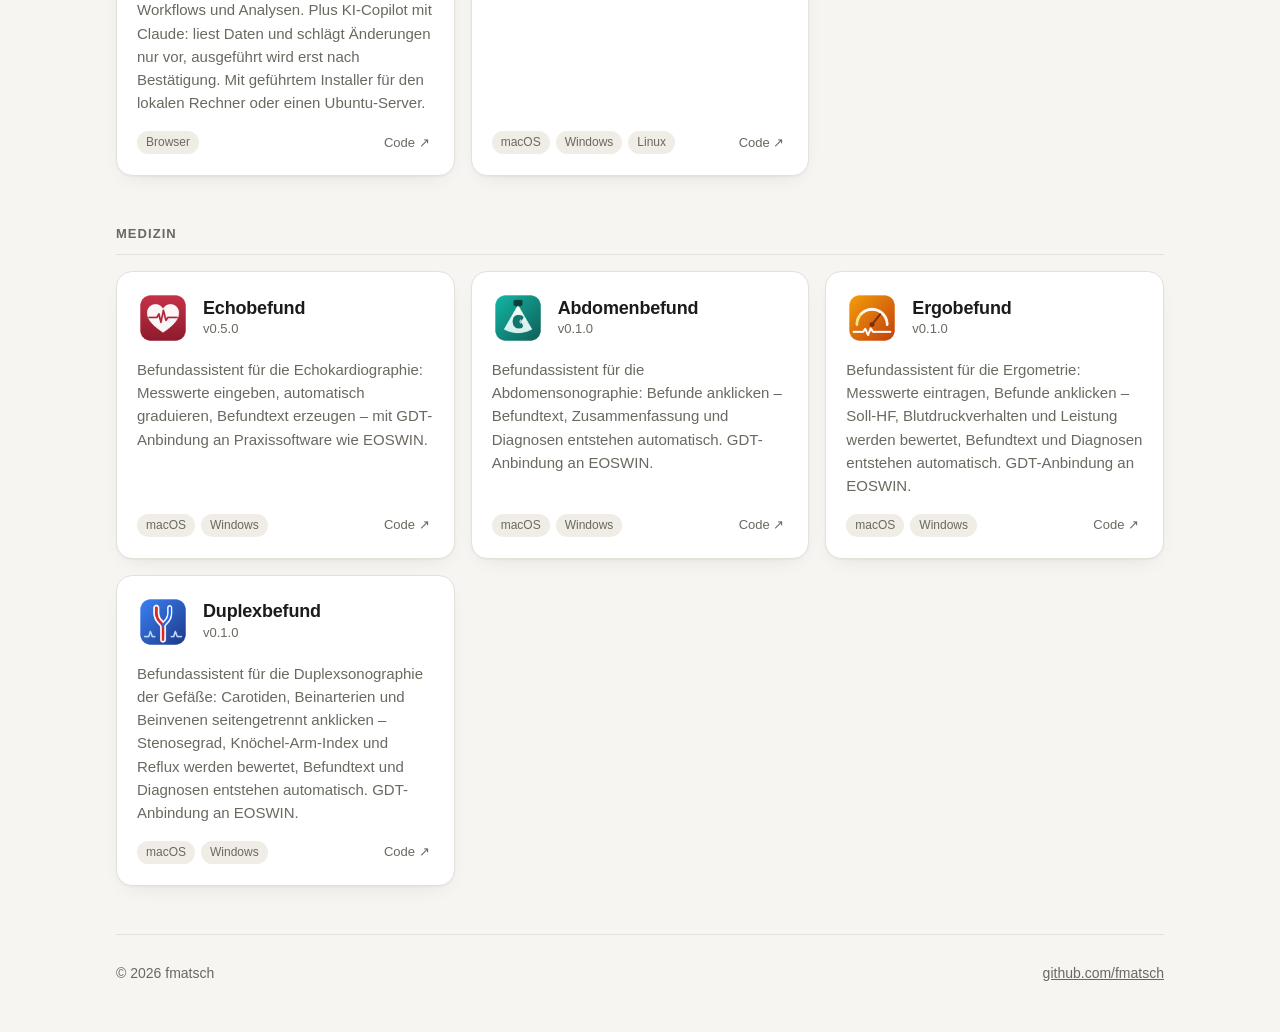
==== commit e7ad233a: "Karte: remoteMe v1.2.0 Co-Authored-By: Claude Sonnet 5.5 <noreply@anthropic.com>" ====
--- a/index.html
+++ b/index.html
@@ -212,7 +212,7 @@
         desc: "Kleines Support-Tool: Computer-Daten auslesen, Fehler analysieren mit Lösungstipps, Netzwerk reparieren, Verbindungen testen, Netzlaufwerke verbinden und Screenshots – alles per Klick.",
         platforms: ["Windows"] },
       { repo: "remoteMe", name: "remoteMe", version: "v1.2.0", icon: "icons/remoteme.png",
-        desc: "Selbst gehostete Fernwartung: Bildschirm in flüssigem H.264, Maus, Tastatur, Zwischenablage und Dateien per Drag & Drop – im Browser oder mit der nativen Mac-App samt Computerliste. Keine Portfreigaben nötig.",
+        desc: "Selbst gehostete Fernwartung: Bildschirm in flüssigem H.264, Maus, Tastatur, Zwischenablage und Dateien per Drag & Drop – im Browser oder mit der nativen Mac-App samt Computerliste; Übernahme mit Code und Zugriffspasswort. Keine Portfreigaben nötig.",
         platforms: ["macOS", "Windows"] },
       { repo: "WinServBackup", name: "WinServBackup", version: "v0.3.0", icon: "icons/winservbackup.png",
         desc: "Komplett-Backups für Windows Server ab 2016, Windows 10 und 11: geplant und wiederkehrend, jedes Backup in einer einzigen Datei – mit Boot-Medium, von dem sich der Server auch auf andere Hardware wieder einspielen lässt. Schlichte Oberfläche mit Setup-EXE, VSS-Snapshots, Aufbewahrung nach Anzahl.",
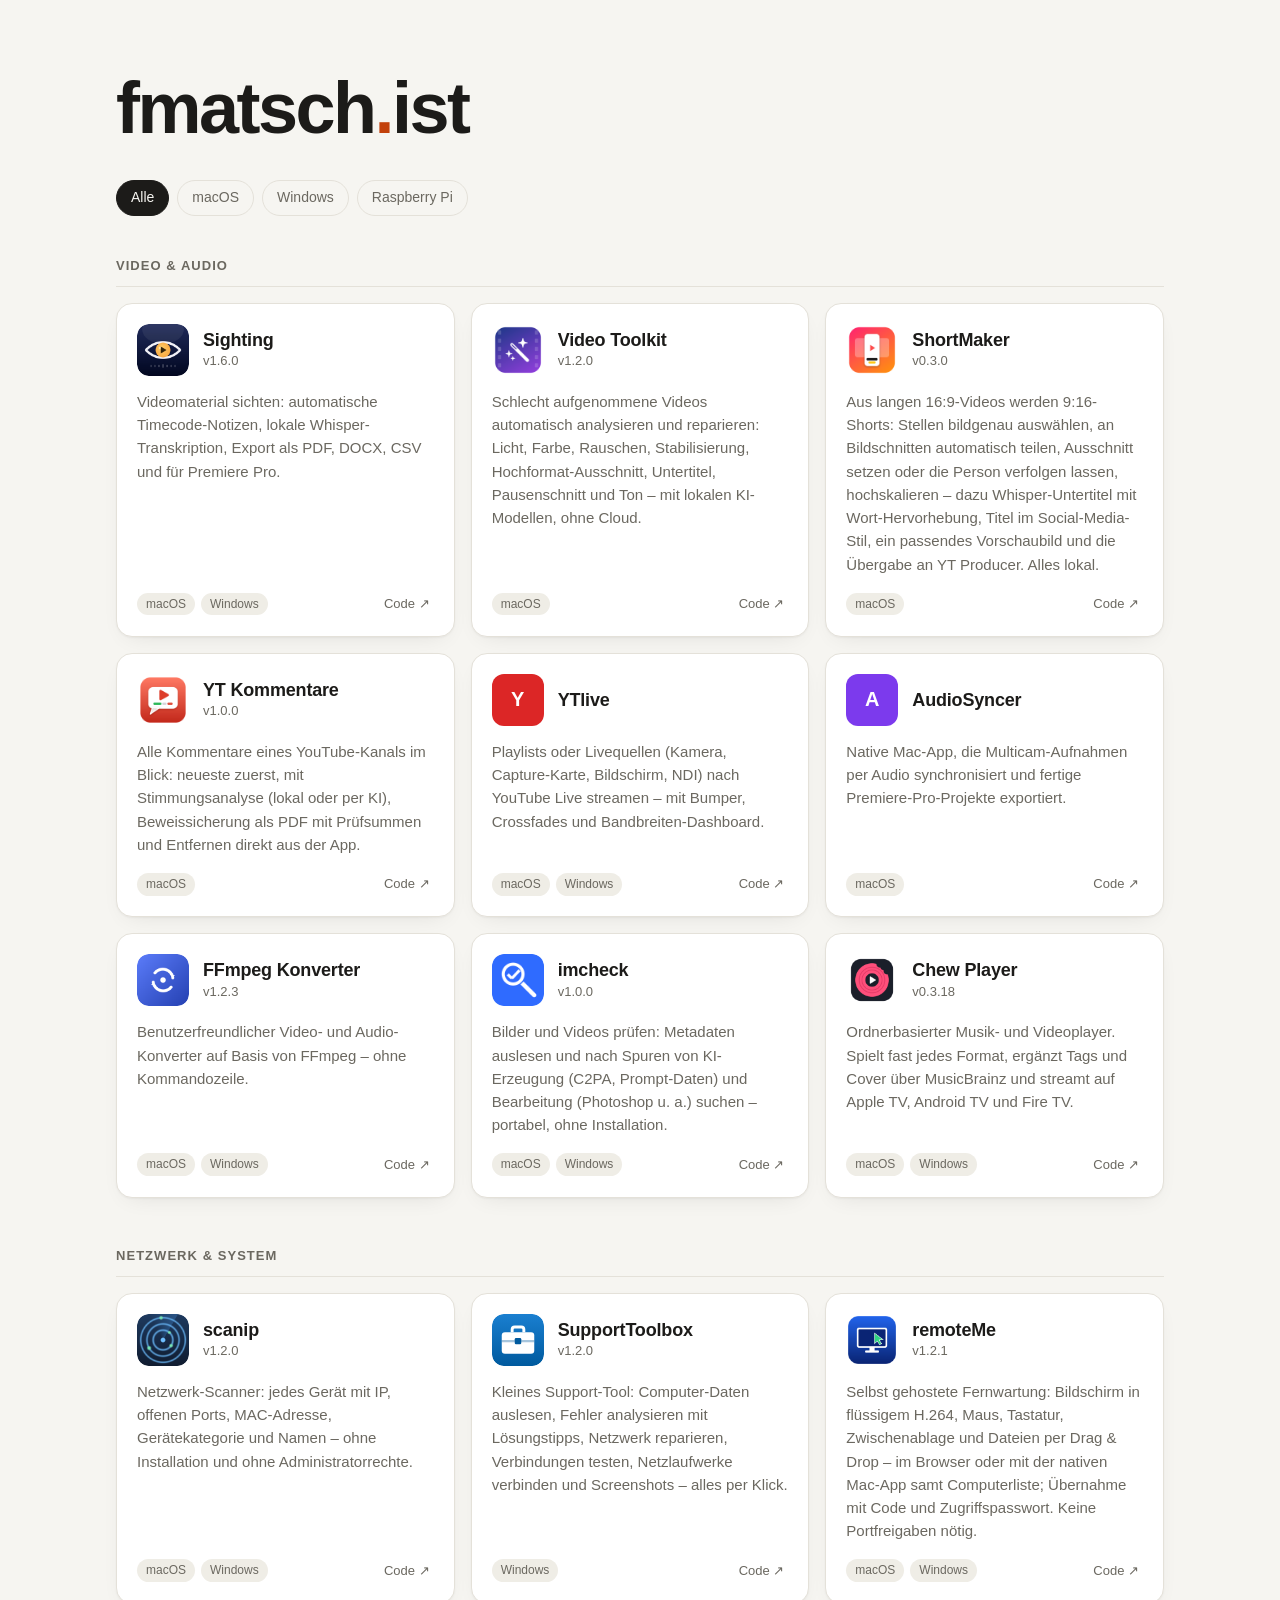
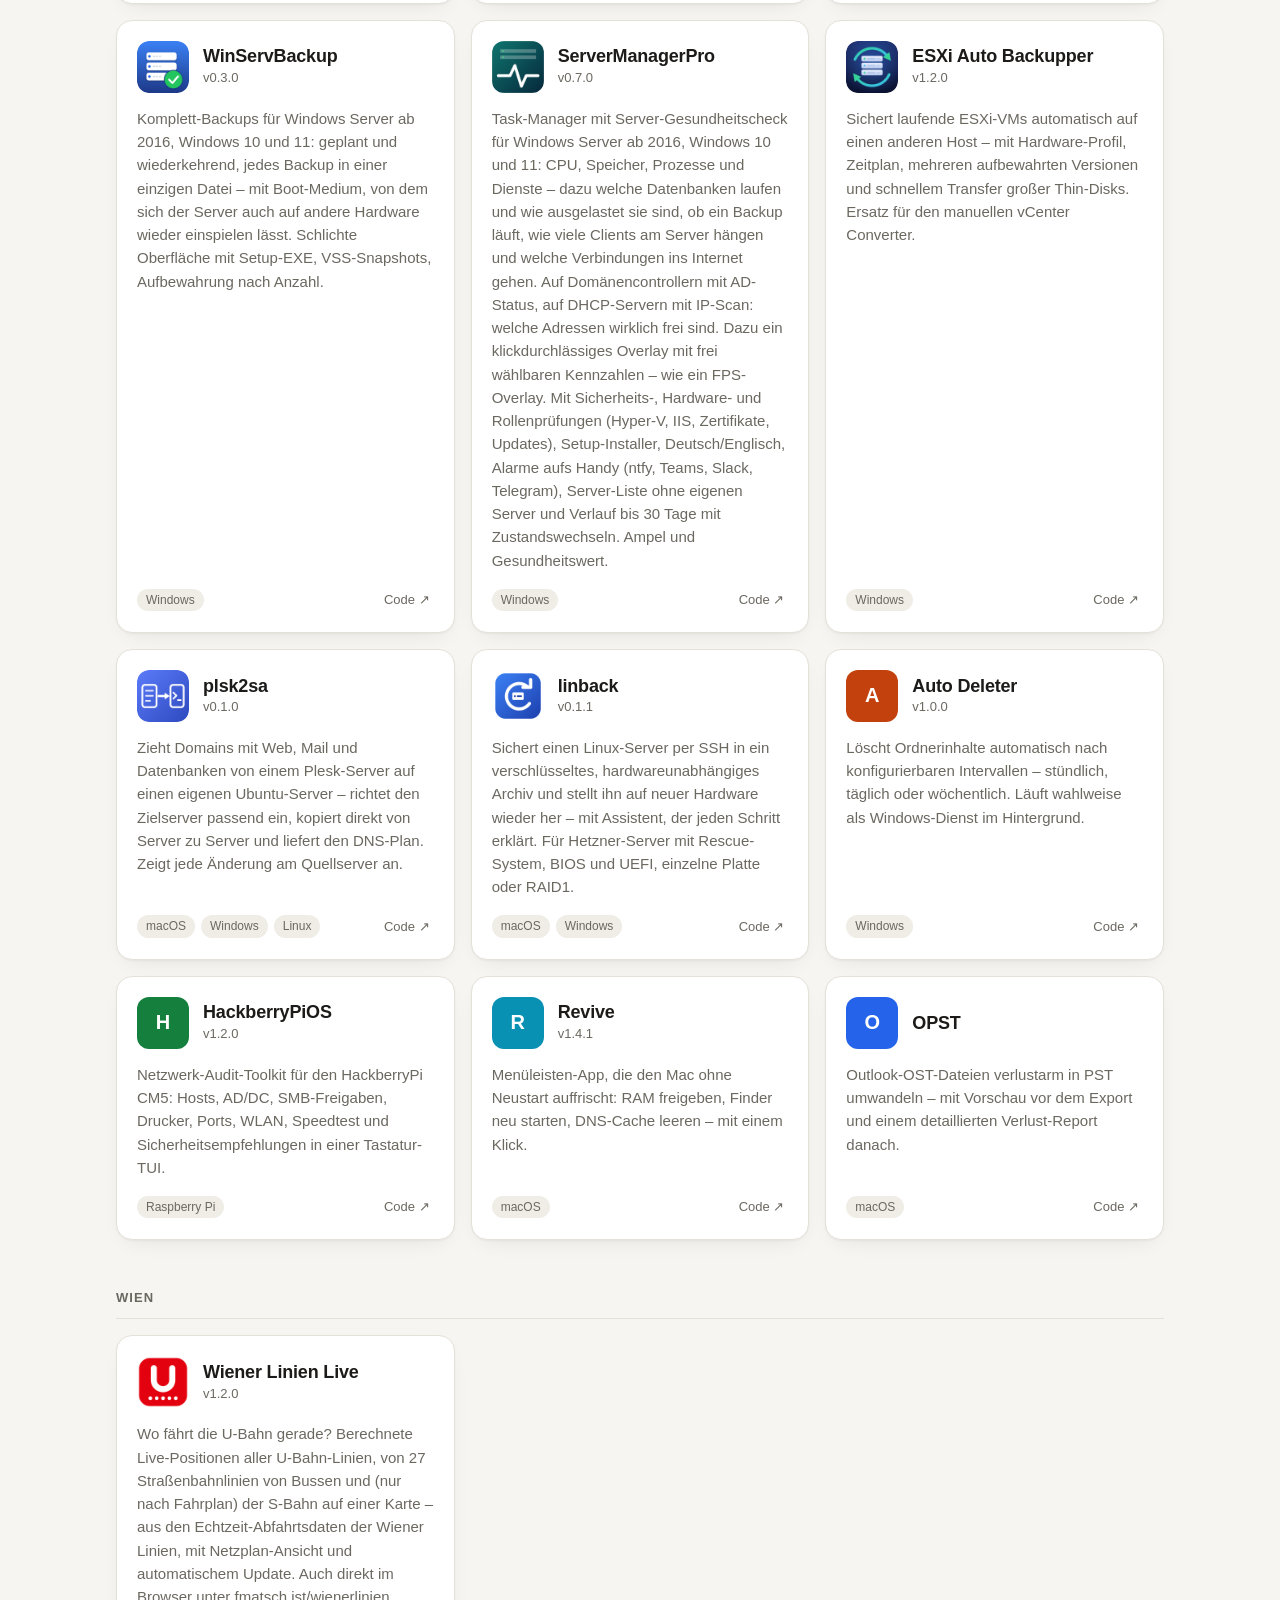
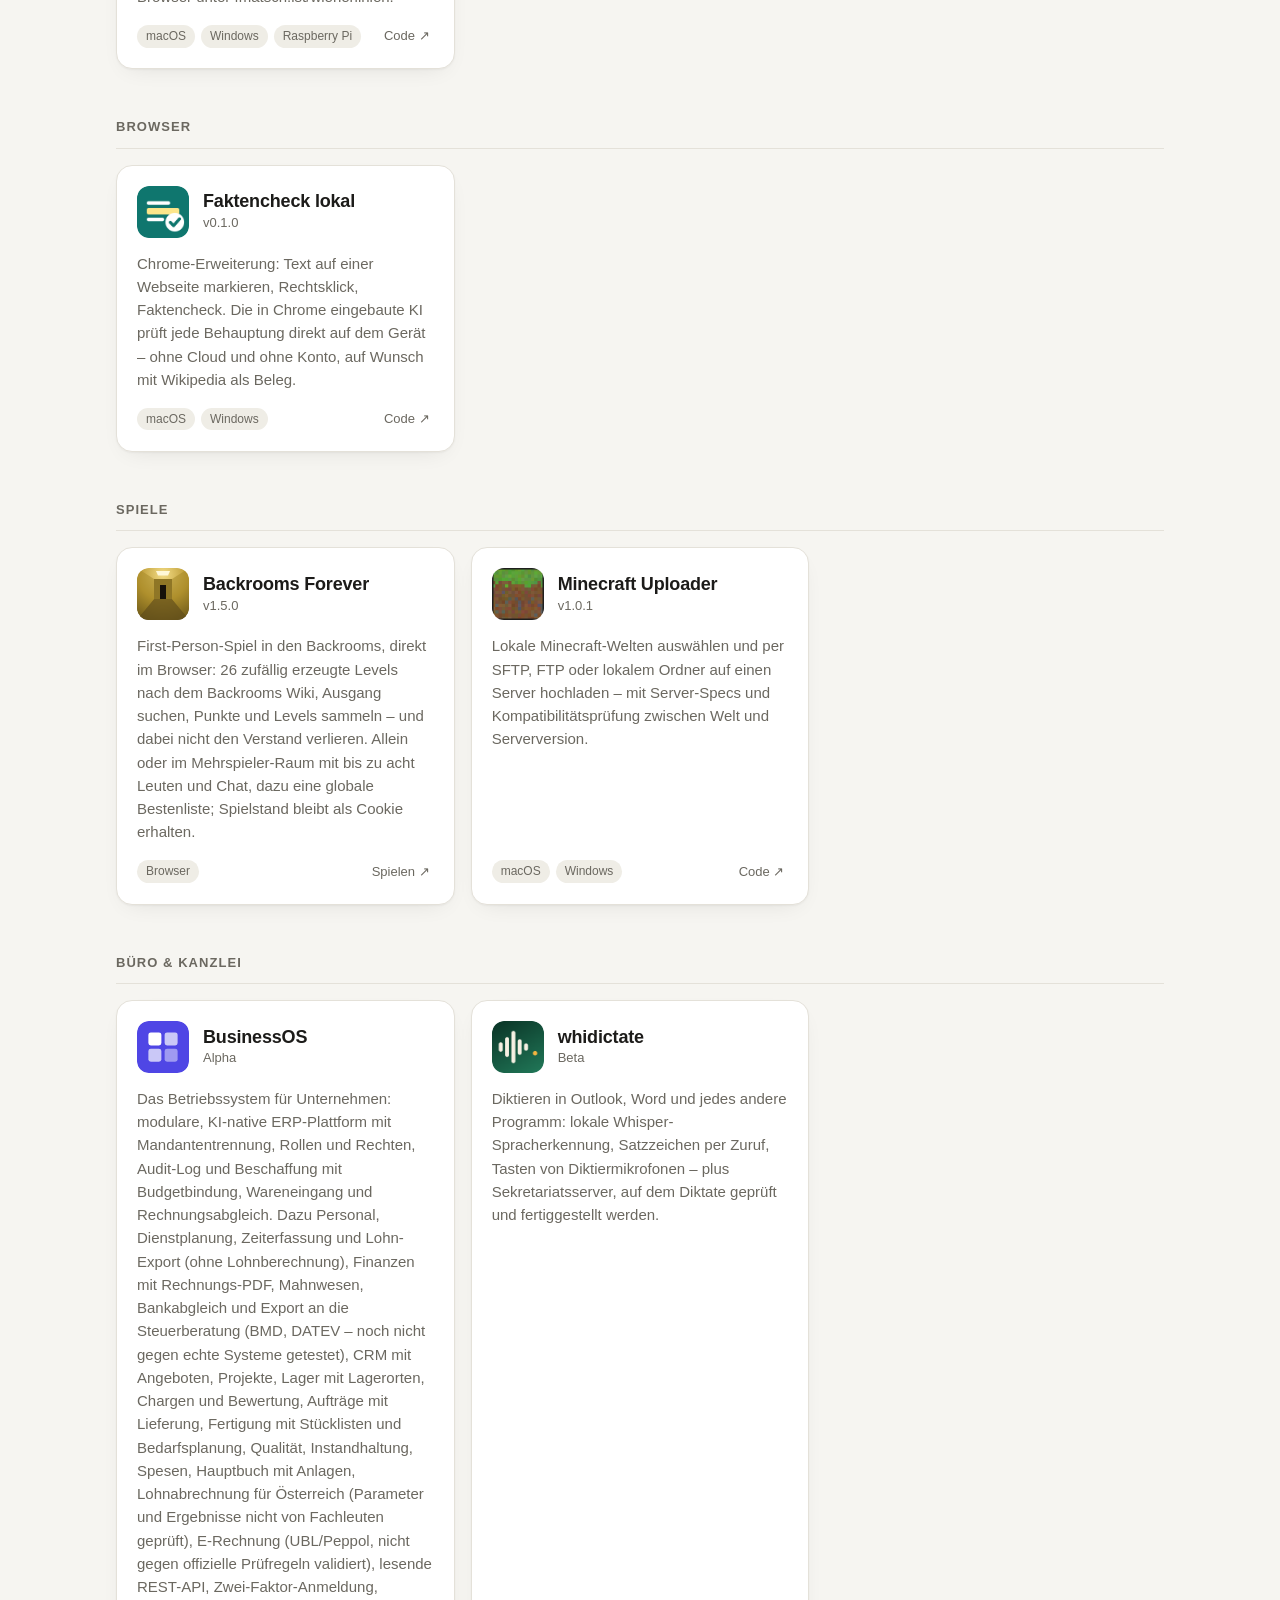
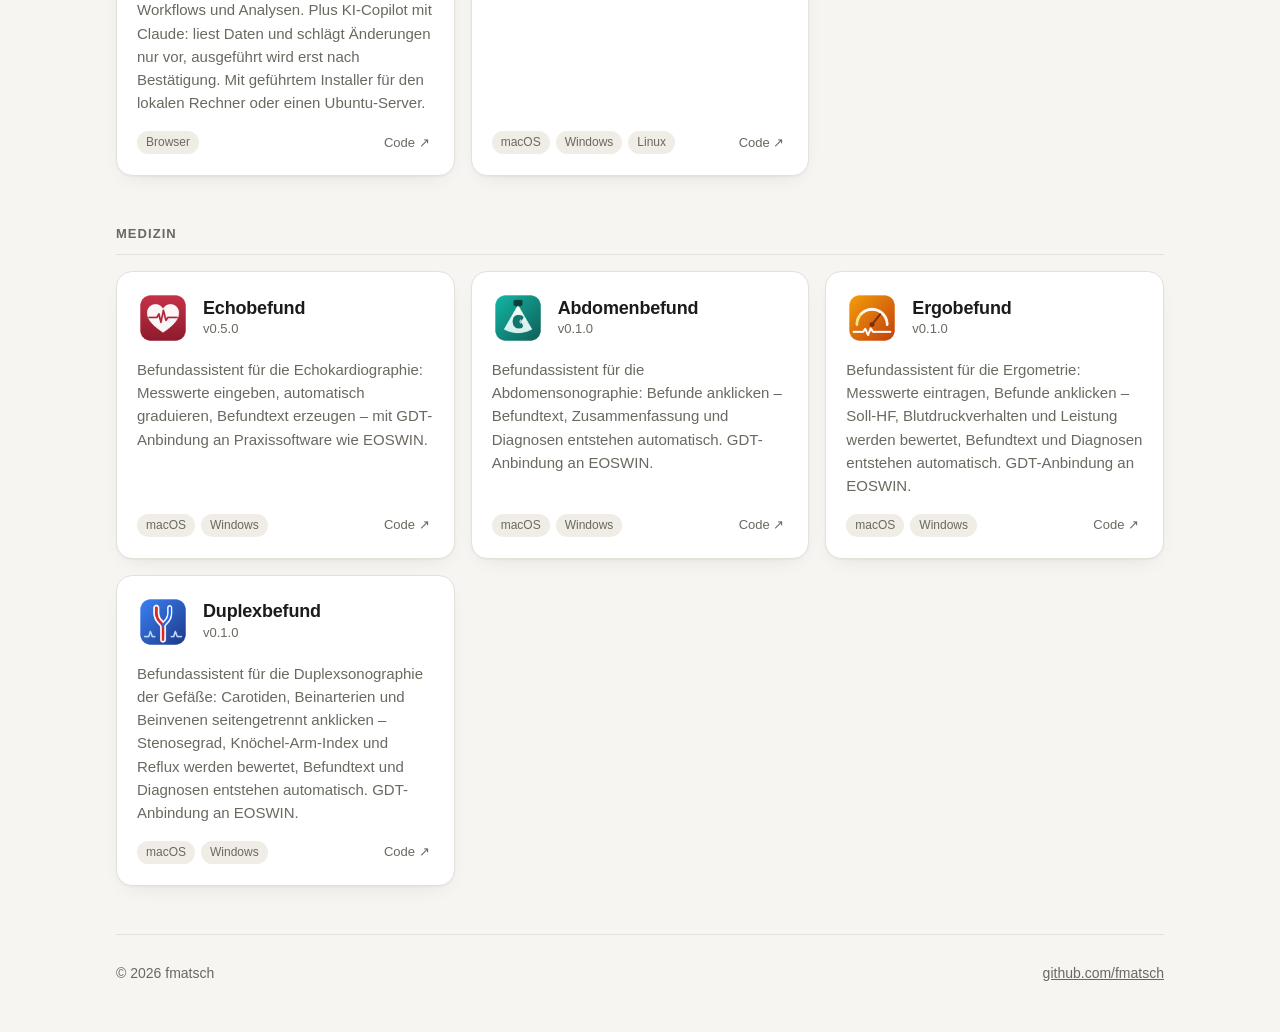
==== commit b7bf2076: "Karte: remoteMe v1.2.1 Co-Authored-By: Claude Sonnet 5.5 <noreply@anthropic.com>" ====
--- a/index.html
+++ b/index.html
@@ -211,7 +211,7 @@
       { repo: "SupportToolbox", name: "SupportToolbox", version: "v1.2.0", icon: "icons/supporttoolbox.svg",
         desc: "Kleines Support-Tool: Computer-Daten auslesen, Fehler analysieren mit Lösungstipps, Netzwerk reparieren, Verbindungen testen, Netzlaufwerke verbinden und Screenshots – alles per Klick.",
         platforms: ["Windows"] },
-      { repo: "remoteMe", name: "remoteMe", version: "v1.2.0", icon: "icons/remoteme.png",
+      { repo: "remoteMe", name: "remoteMe", version: "v1.2.1", icon: "icons/remoteme.png",
         desc: "Selbst gehostete Fernwartung: Bildschirm in flüssigem H.264, Maus, Tastatur, Zwischenablage und Dateien per Drag & Drop – im Browser oder mit der nativen Mac-App samt Computerliste; Übernahme mit Code und Zugriffspasswort. Keine Portfreigaben nötig.",
         platforms: ["macOS", "Windows"] },
       { repo: "WinServBackup", name: "WinServBackup", version: "v0.3.0", icon: "icons/winservbackup.png",
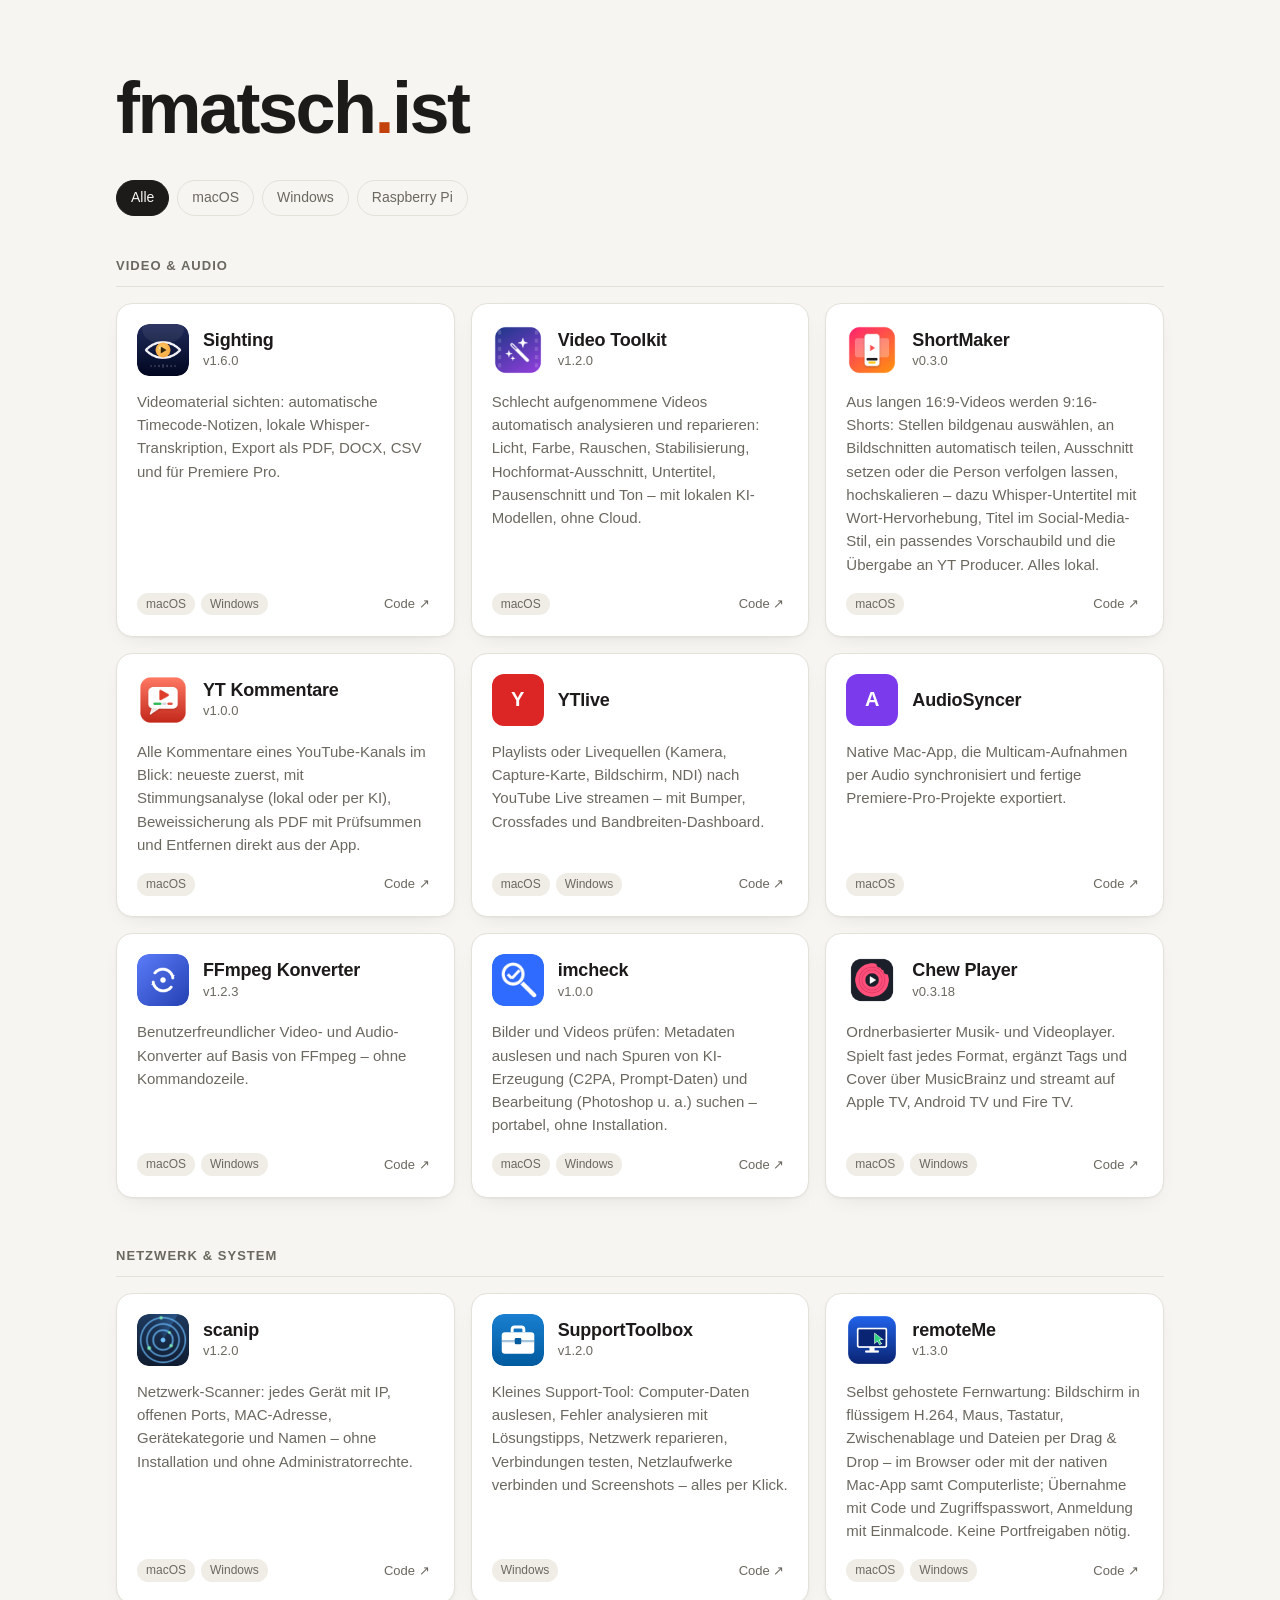
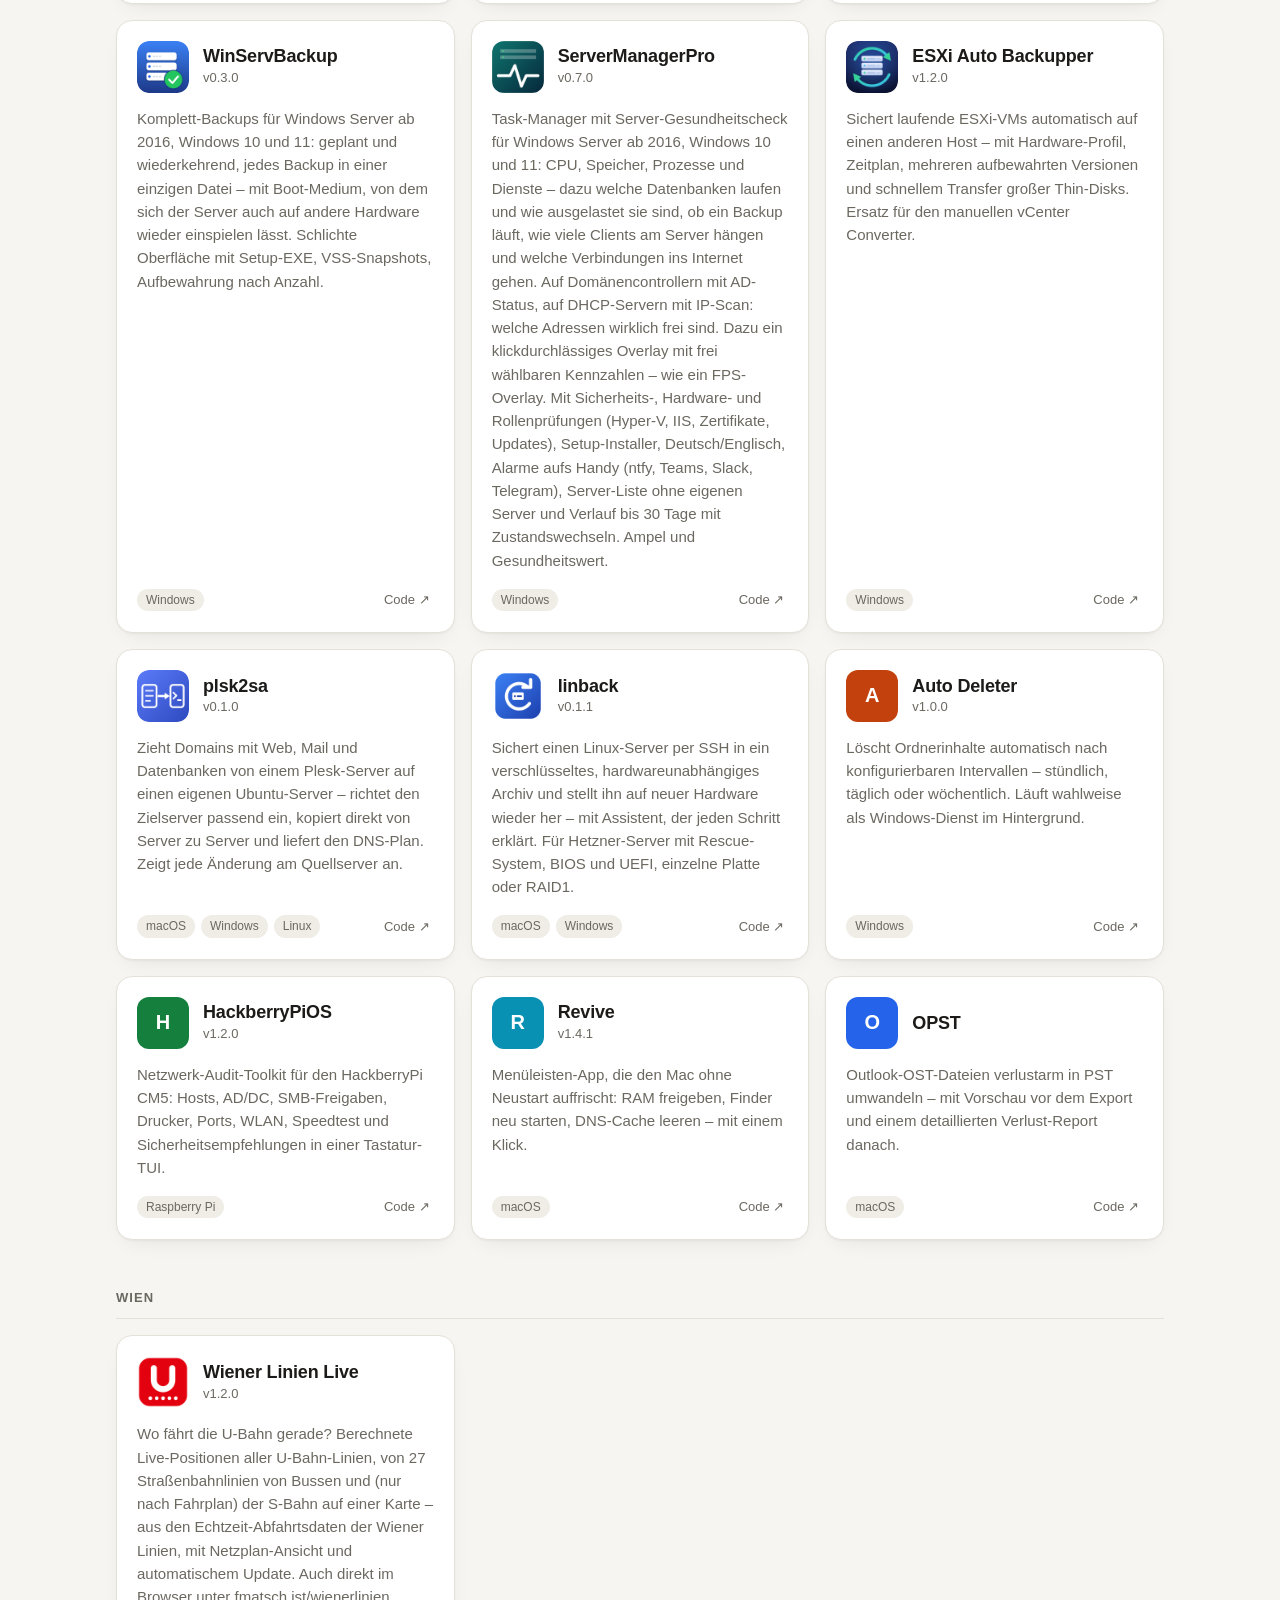
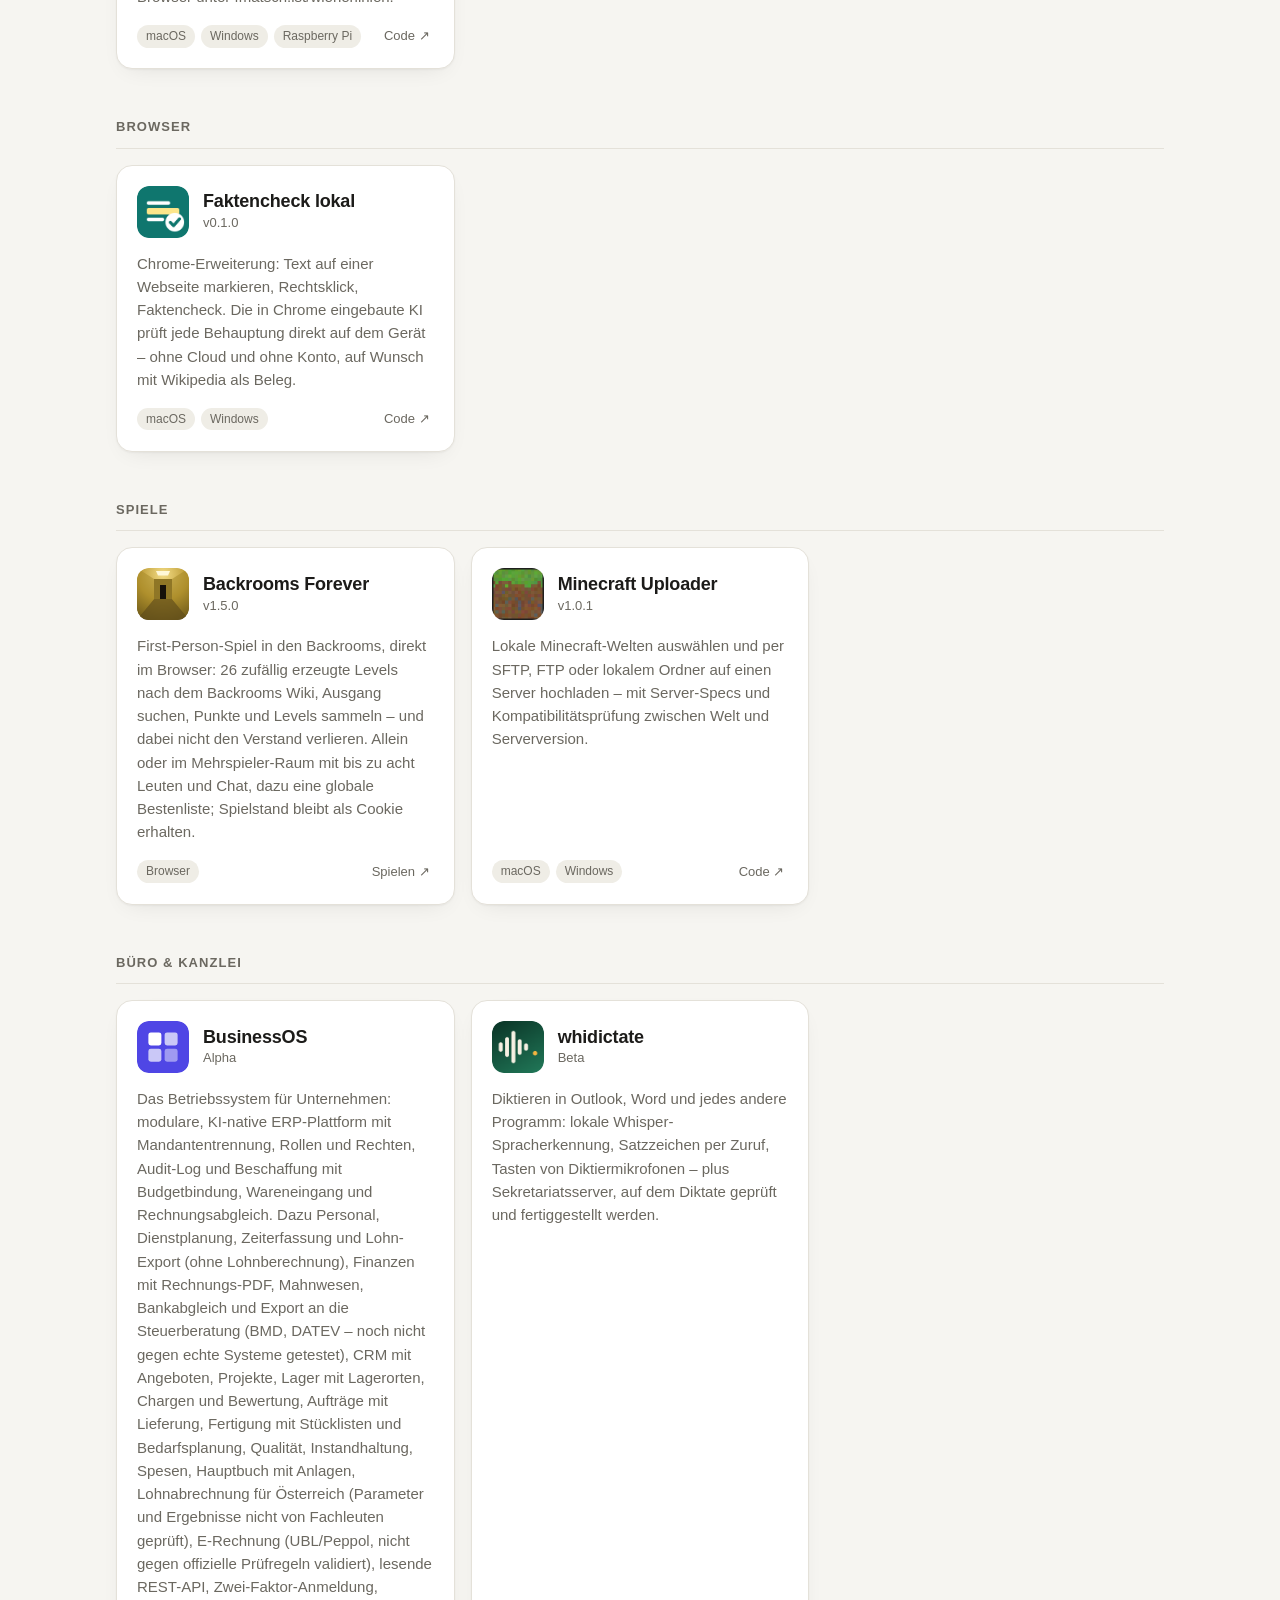
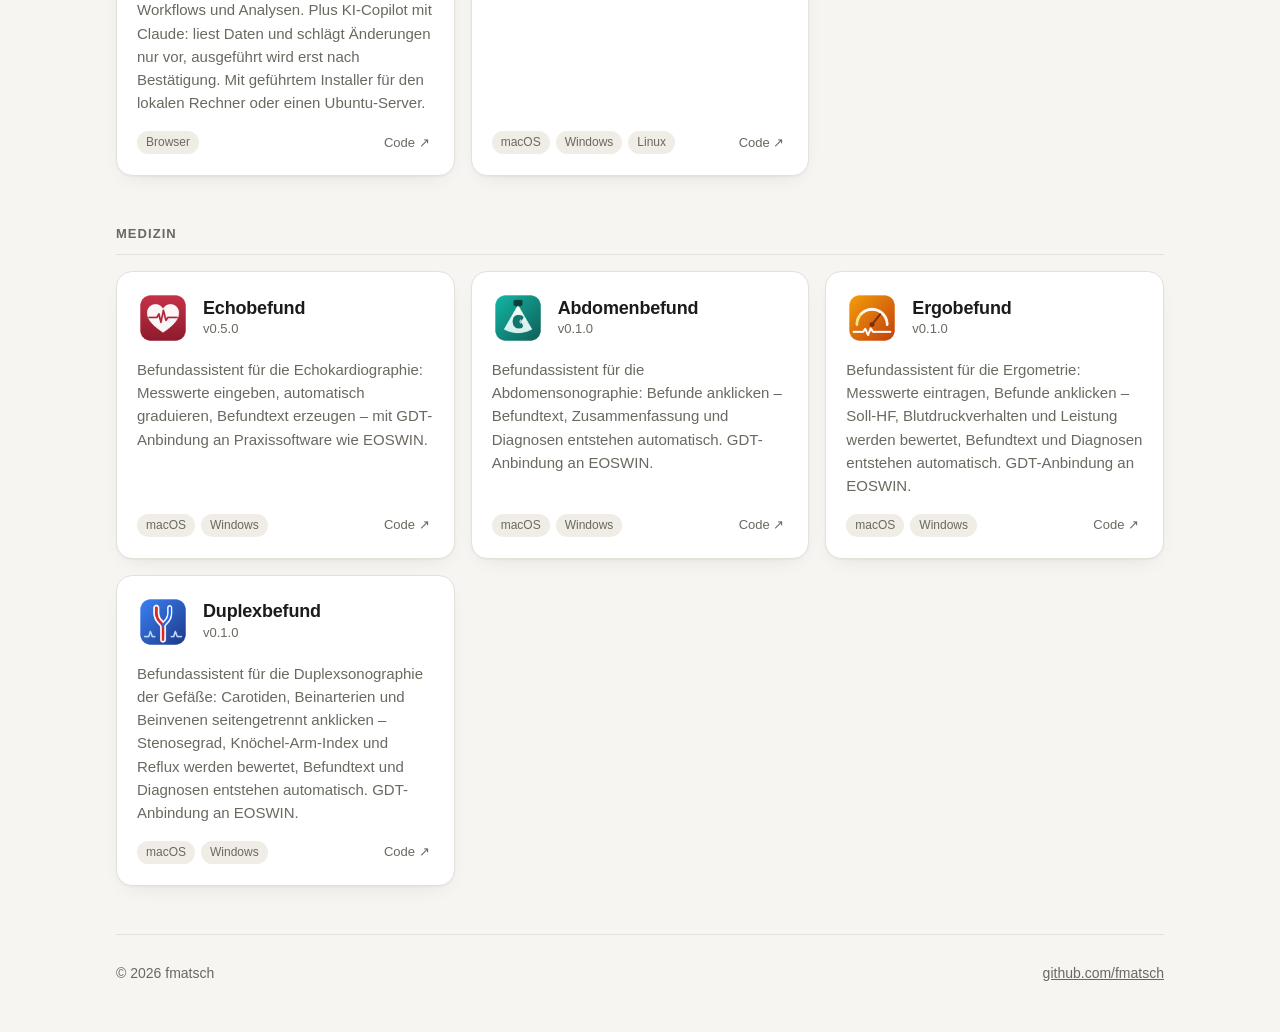
==== commit 5c2b7124: "Karte: remoteMe v1.3.0 Co-Authored-By: Claude Sonnet 5.5 <noreply@anthropic.com>" ====
--- a/index.html
+++ b/index.html
@@ -211,8 +211,8 @@
       { repo: "SupportToolbox", name: "SupportToolbox", version: "v1.2.0", icon: "icons/supporttoolbox.svg",
         desc: "Kleines Support-Tool: Computer-Daten auslesen, Fehler analysieren mit Lösungstipps, Netzwerk reparieren, Verbindungen testen, Netzlaufwerke verbinden und Screenshots – alles per Klick.",
         platforms: ["Windows"] },
-      { repo: "remoteMe", name: "remoteMe", version: "v1.2.1", icon: "icons/remoteme.png",
-        desc: "Selbst gehostete Fernwartung: Bildschirm in flüssigem H.264, Maus, Tastatur, Zwischenablage und Dateien per Drag & Drop – im Browser oder mit der nativen Mac-App samt Computerliste; Übernahme mit Code und Zugriffspasswort. Keine Portfreigaben nötig.",
+      { repo: "remoteMe", name: "remoteMe", version: "v1.3.0", icon: "icons/remoteme.png",
+        desc: "Selbst gehostete Fernwartung: Bildschirm in flüssigem H.264, Maus, Tastatur, Zwischenablage und Dateien per Drag & Drop – im Browser oder mit der nativen Mac-App samt Computerliste; Übernahme mit Code und Zugriffspasswort, Anmeldung mit Einmalcode. Keine Portfreigaben nötig.",
         platforms: ["macOS", "Windows"] },
       { repo: "WinServBackup", name: "WinServBackup", version: "v0.3.0", icon: "icons/winservbackup.png",
         desc: "Komplett-Backups für Windows Server ab 2016, Windows 10 und 11: geplant und wiederkehrend, jedes Backup in einer einzigen Datei – mit Boot-Medium, von dem sich der Server auch auf andere Hardware wieder einspielen lässt. Schlichte Oberfläche mit Setup-EXE, VSS-Snapshots, Aufbewahrung nach Anzahl.",
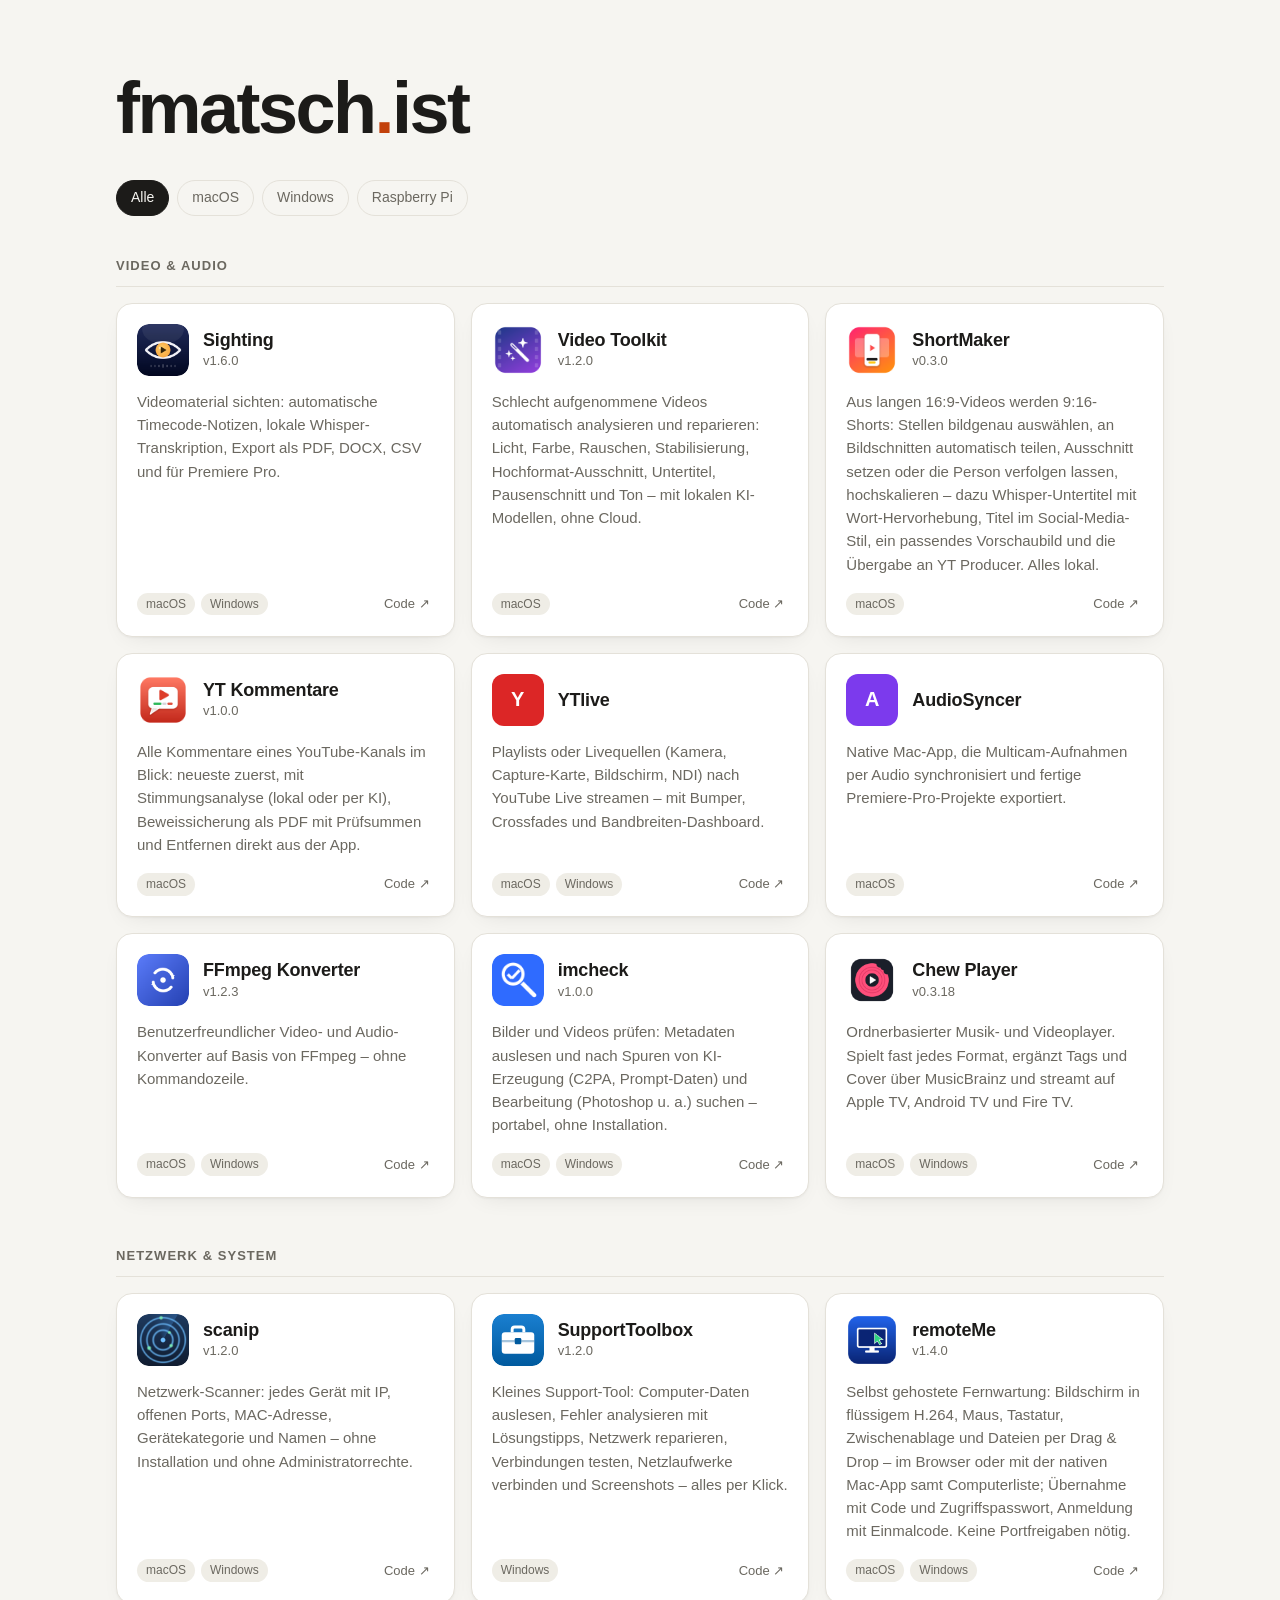
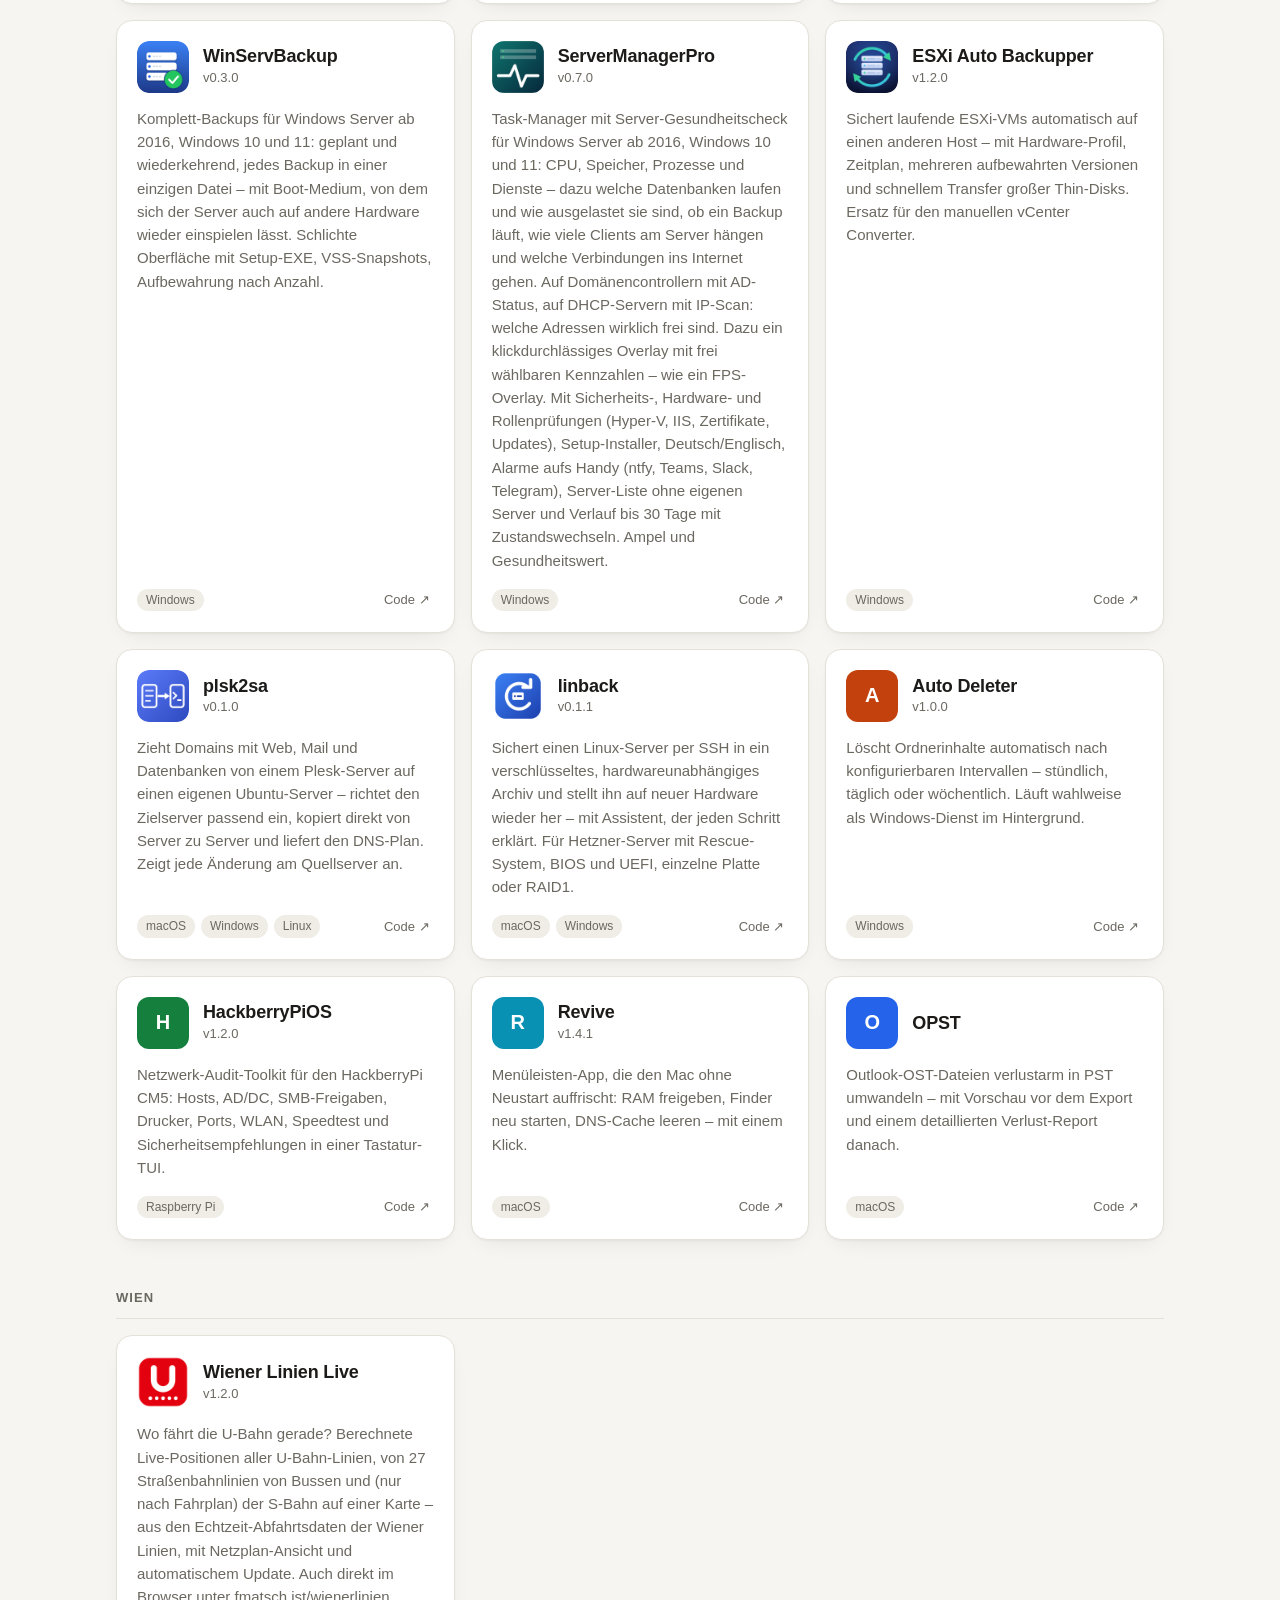
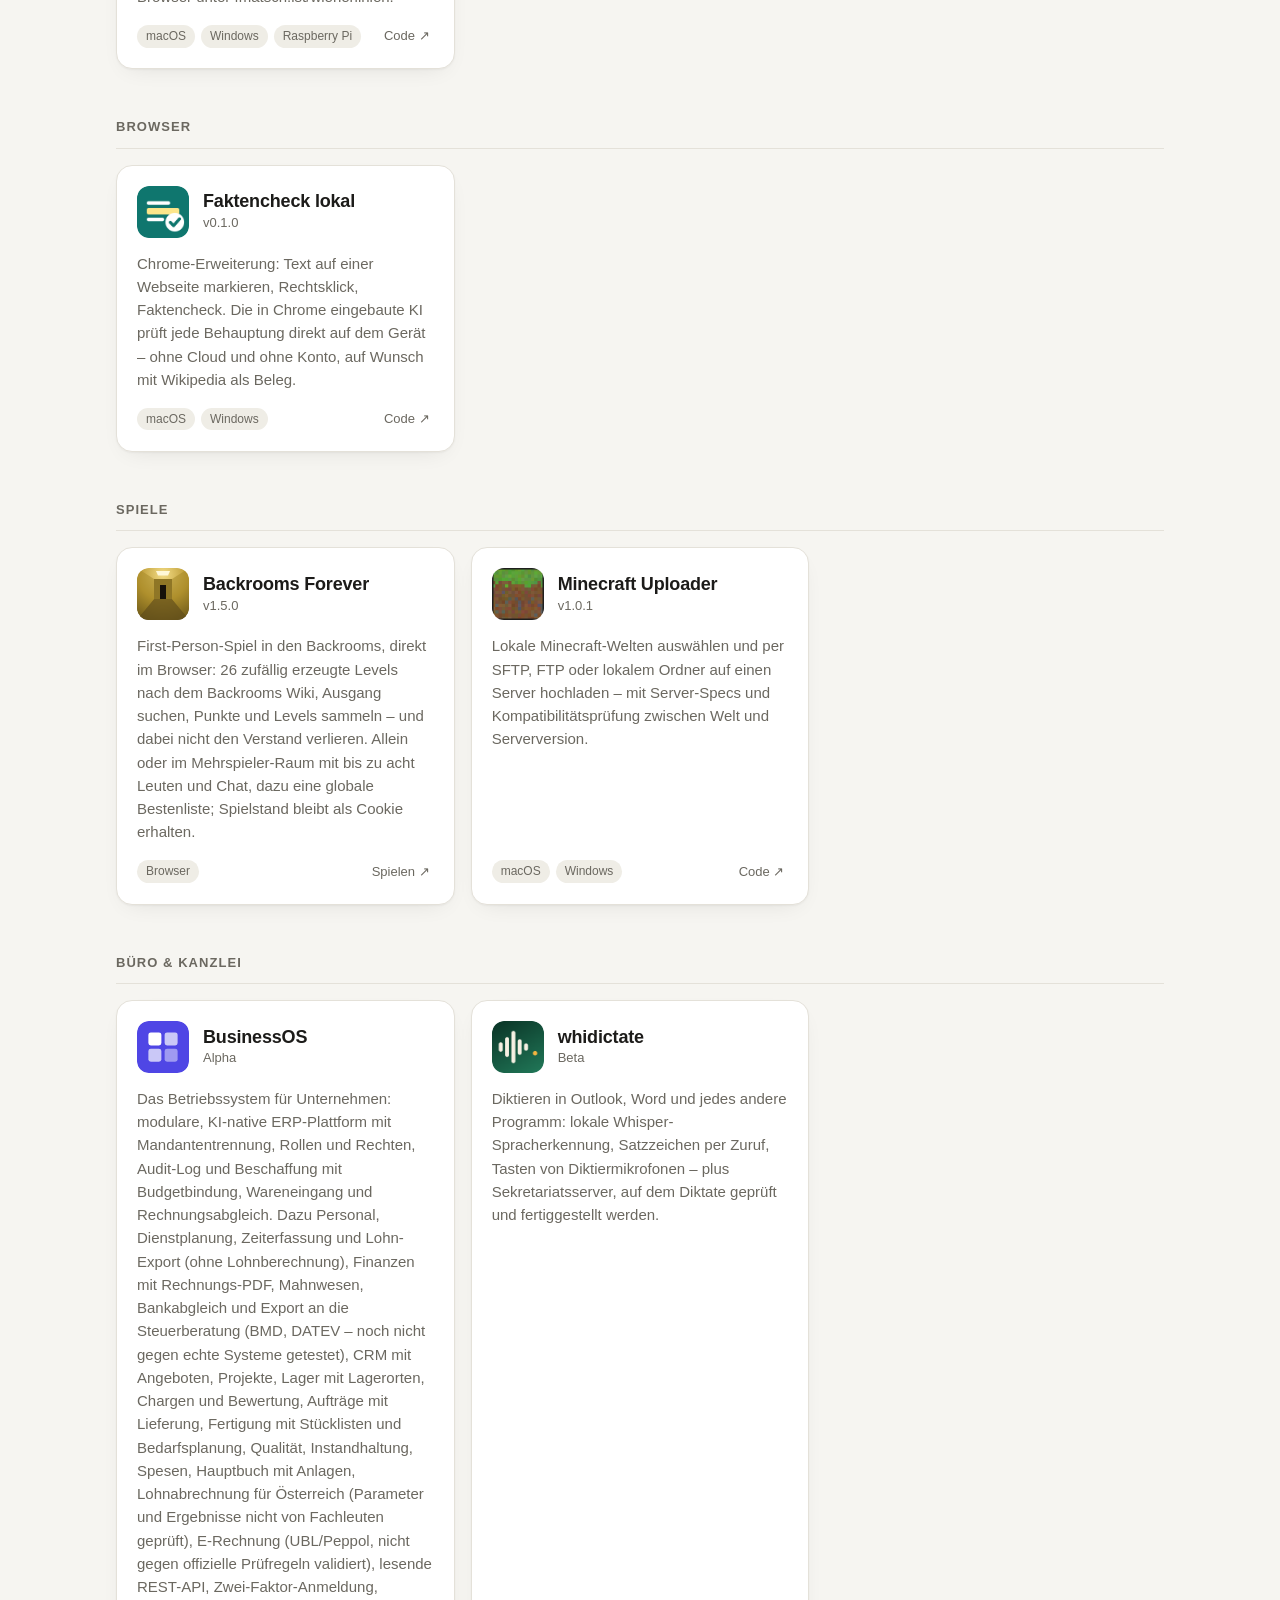
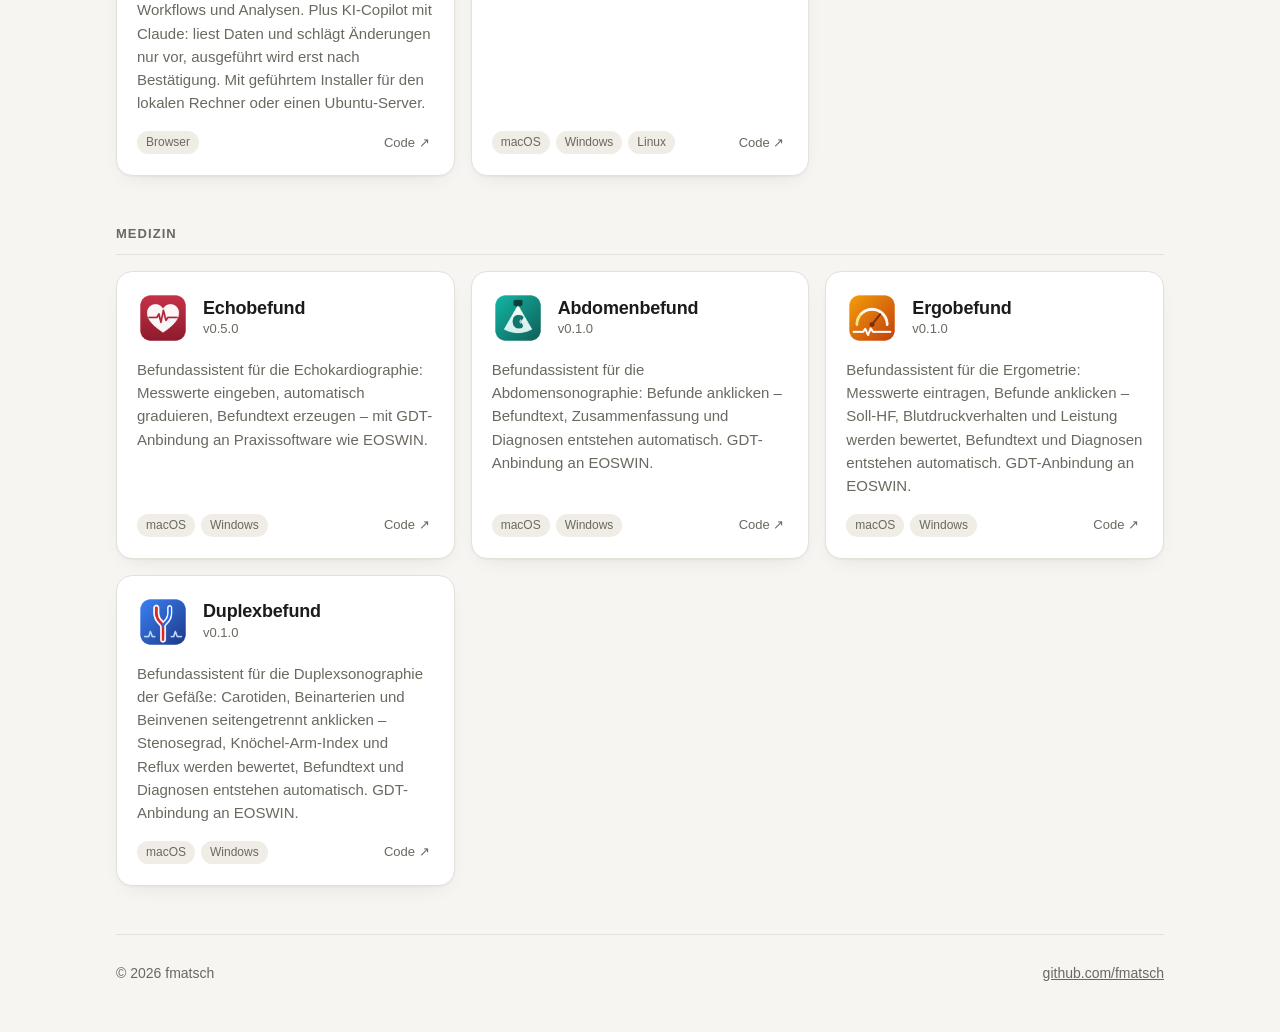
==== commit 7982c033: "Karte: remoteMe v1.4.0 Co-Authored-By: Claude Sonnet 5.5 <noreply@anthropic.com>" ====
--- a/index.html
+++ b/index.html
@@ -211,7 +211,7 @@
       { repo: "SupportToolbox", name: "SupportToolbox", version: "v1.2.0", icon: "icons/supporttoolbox.svg",
         desc: "Kleines Support-Tool: Computer-Daten auslesen, Fehler analysieren mit Lösungstipps, Netzwerk reparieren, Verbindungen testen, Netzlaufwerke verbinden und Screenshots – alles per Klick.",
         platforms: ["Windows"] },
-      { repo: "remoteMe", name: "remoteMe", version: "v1.3.0", icon: "icons/remoteme.png",
+      { repo: "remoteMe", name: "remoteMe", version: "v1.4.0", icon: "icons/remoteme.png",
         desc: "Selbst gehostete Fernwartung: Bildschirm in flüssigem H.264, Maus, Tastatur, Zwischenablage und Dateien per Drag & Drop – im Browser oder mit der nativen Mac-App samt Computerliste; Übernahme mit Code und Zugriffspasswort, Anmeldung mit Einmalcode. Keine Portfreigaben nötig.",
         platforms: ["macOS", "Windows"] },
       { repo: "WinServBackup", name: "WinServBackup", version: "v0.3.0", icon: "icons/winservbackup.png",
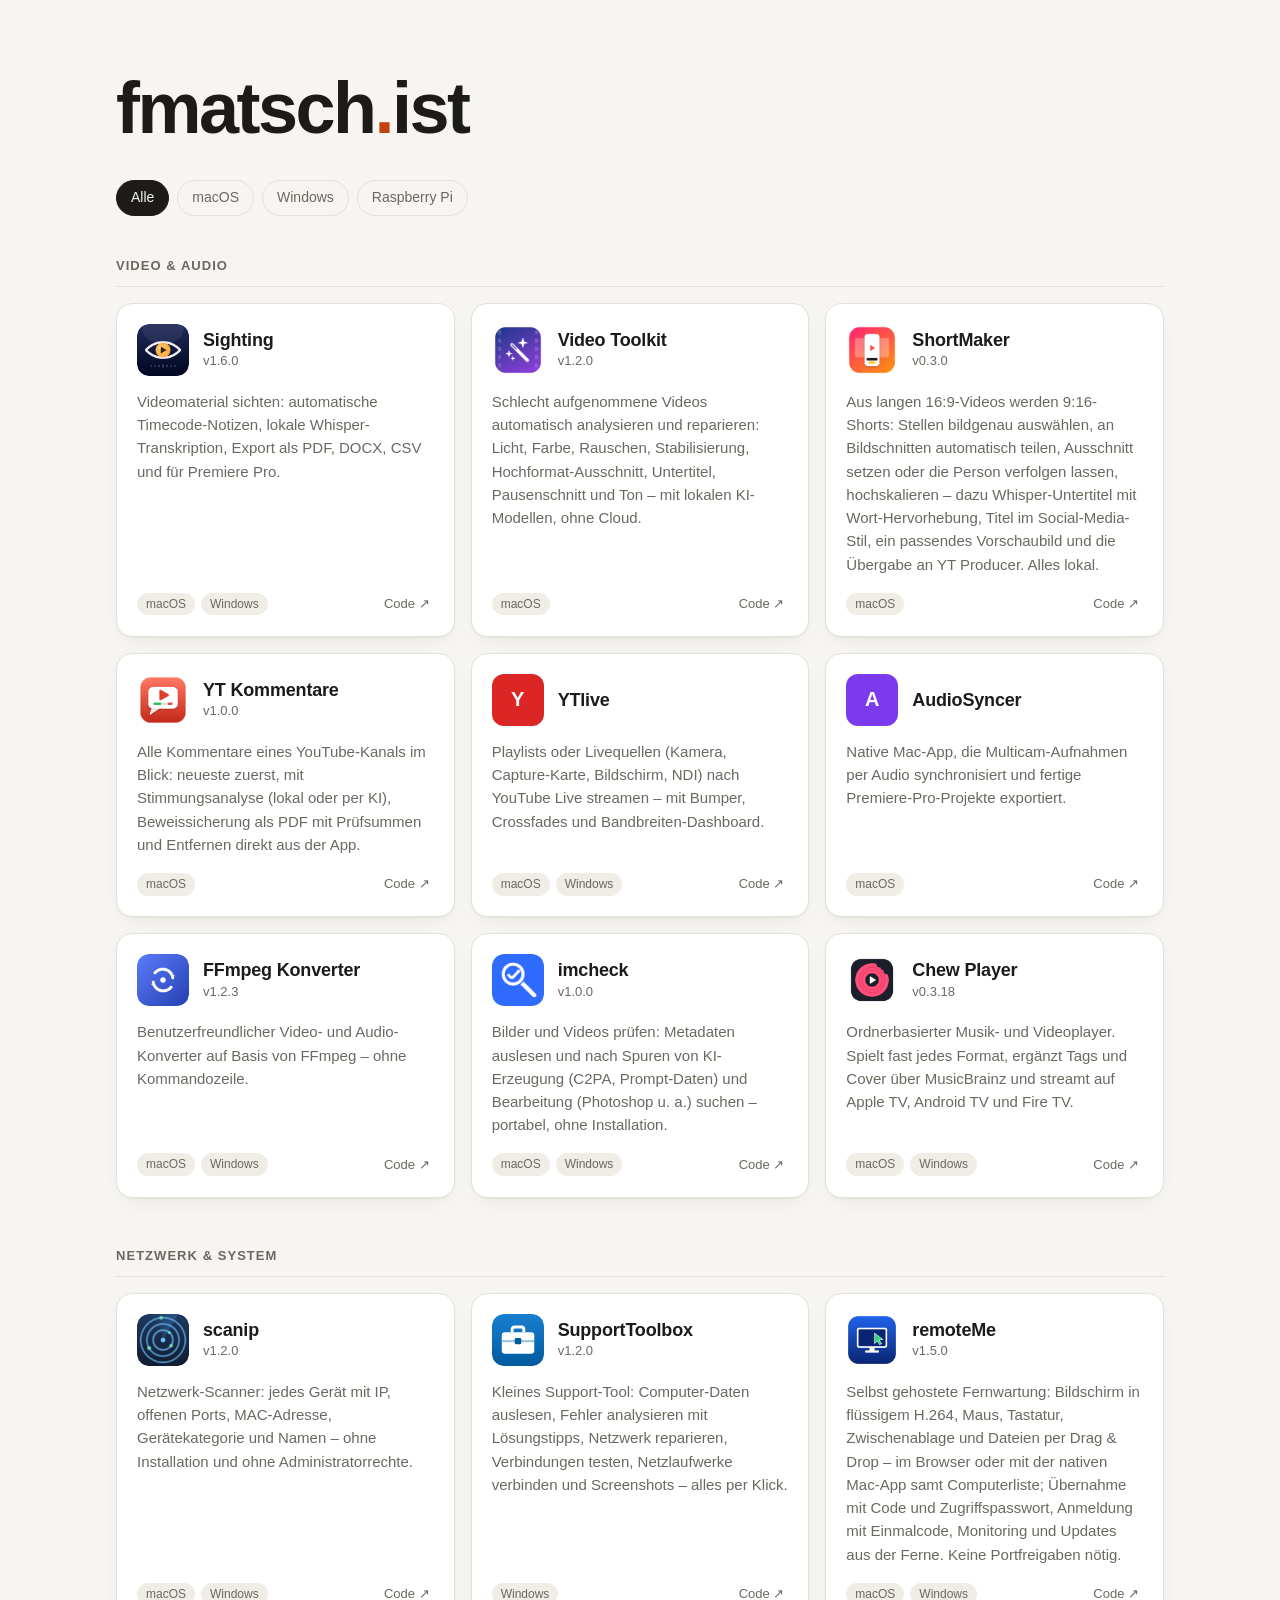
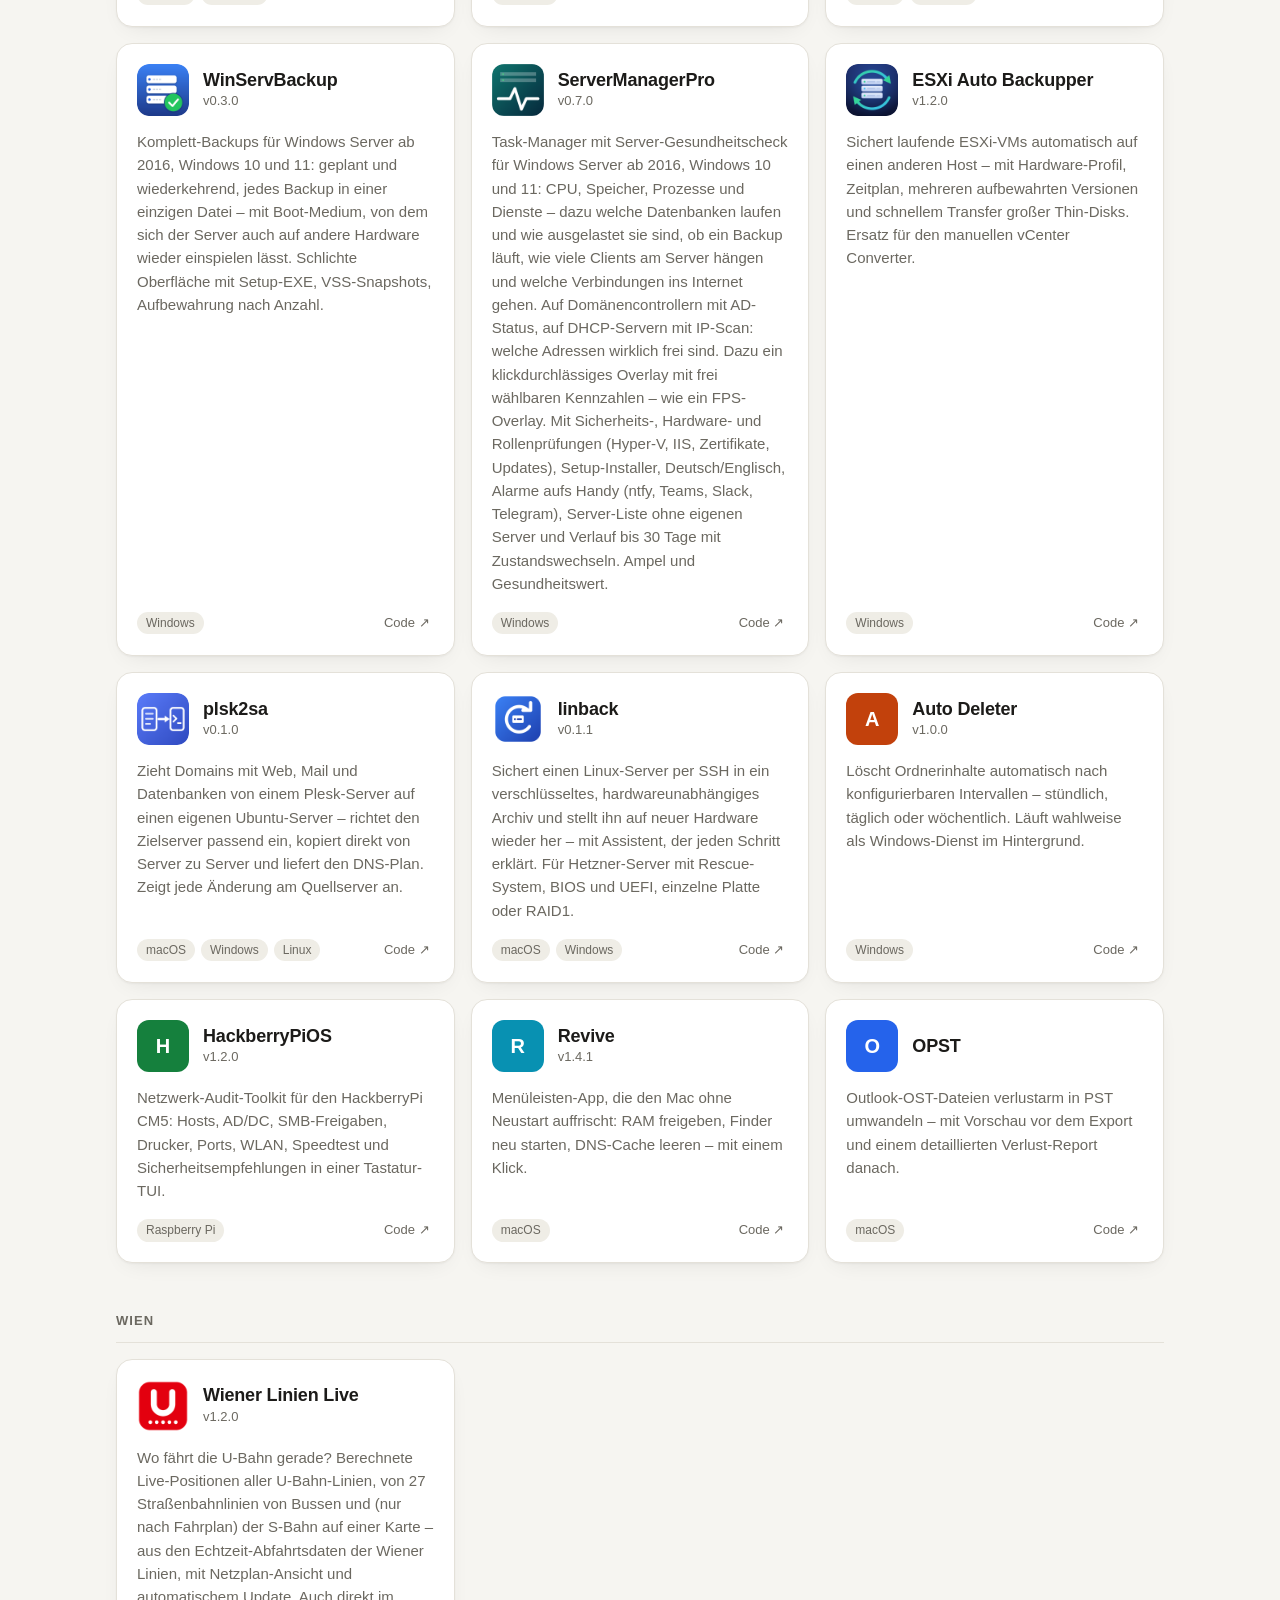
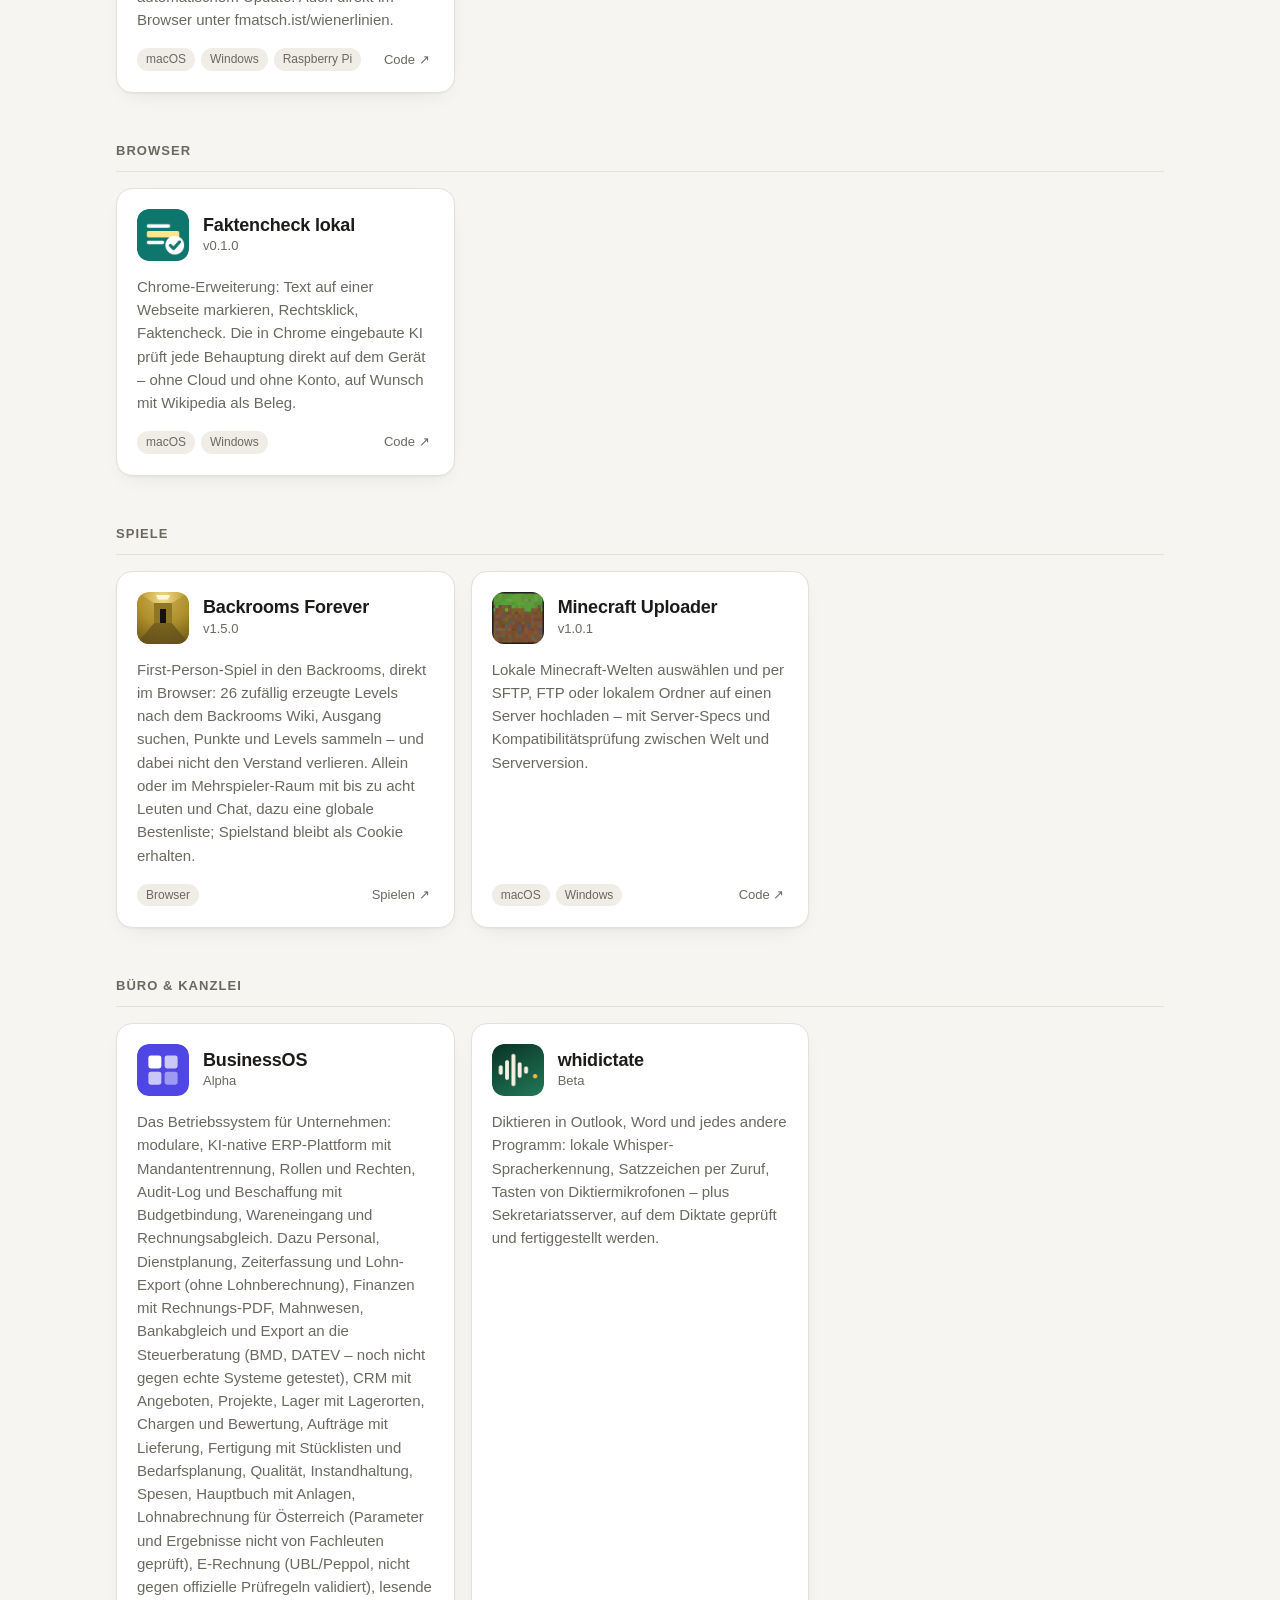
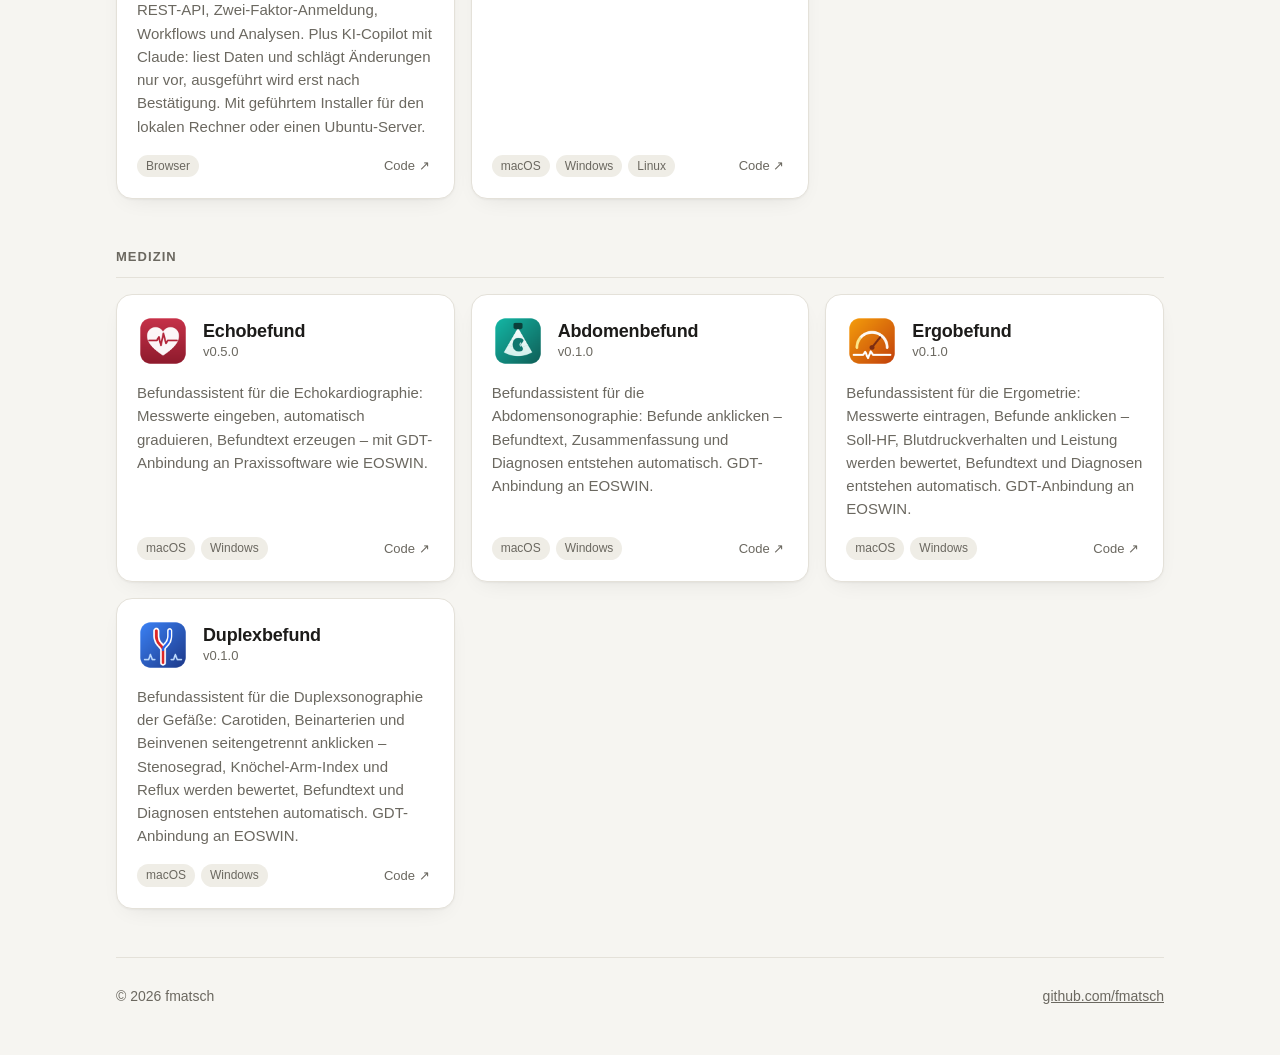
==== commit 42f22d60: "Karte: remoteMe v1.5.0 Co-Authored-By: Claude Sonnet 5.5 <noreply@anthropic.com>" ====
--- a/index.html
+++ b/index.html
@@ -211,8 +211,8 @@
       { repo: "SupportToolbox", name: "SupportToolbox", version: "v1.2.0", icon: "icons/supporttoolbox.svg",
         desc: "Kleines Support-Tool: Computer-Daten auslesen, Fehler analysieren mit Lösungstipps, Netzwerk reparieren, Verbindungen testen, Netzlaufwerke verbinden und Screenshots – alles per Klick.",
         platforms: ["Windows"] },
-      { repo: "remoteMe", name: "remoteMe", version: "v1.4.0", icon: "icons/remoteme.png",
-        desc: "Selbst gehostete Fernwartung: Bildschirm in flüssigem H.264, Maus, Tastatur, Zwischenablage und Dateien per Drag & Drop – im Browser oder mit der nativen Mac-App samt Computerliste; Übernahme mit Code und Zugriffspasswort, Anmeldung mit Einmalcode. Keine Portfreigaben nötig.",
+      { repo: "remoteMe", name: "remoteMe", version: "v1.5.0", icon: "icons/remoteme.png",
+        desc: "Selbst gehostete Fernwartung: Bildschirm in flüssigem H.264, Maus, Tastatur, Zwischenablage und Dateien per Drag & Drop – im Browser oder mit der nativen Mac-App samt Computerliste; Übernahme mit Code und Zugriffspasswort, Anmeldung mit Einmalcode, Monitoring und Updates aus der Ferne. Keine Portfreigaben nötig.",
         platforms: ["macOS", "Windows"] },
       { repo: "WinServBackup", name: "WinServBackup", version: "v0.3.0", icon: "icons/winservbackup.png",
         desc: "Komplett-Backups für Windows Server ab 2016, Windows 10 und 11: geplant und wiederkehrend, jedes Backup in einer einzigen Datei – mit Boot-Medium, von dem sich der Server auch auf andere Hardware wieder einspielen lässt. Schlichte Oberfläche mit Setup-EXE, VSS-Snapshots, Aufbewahrung nach Anzahl.",
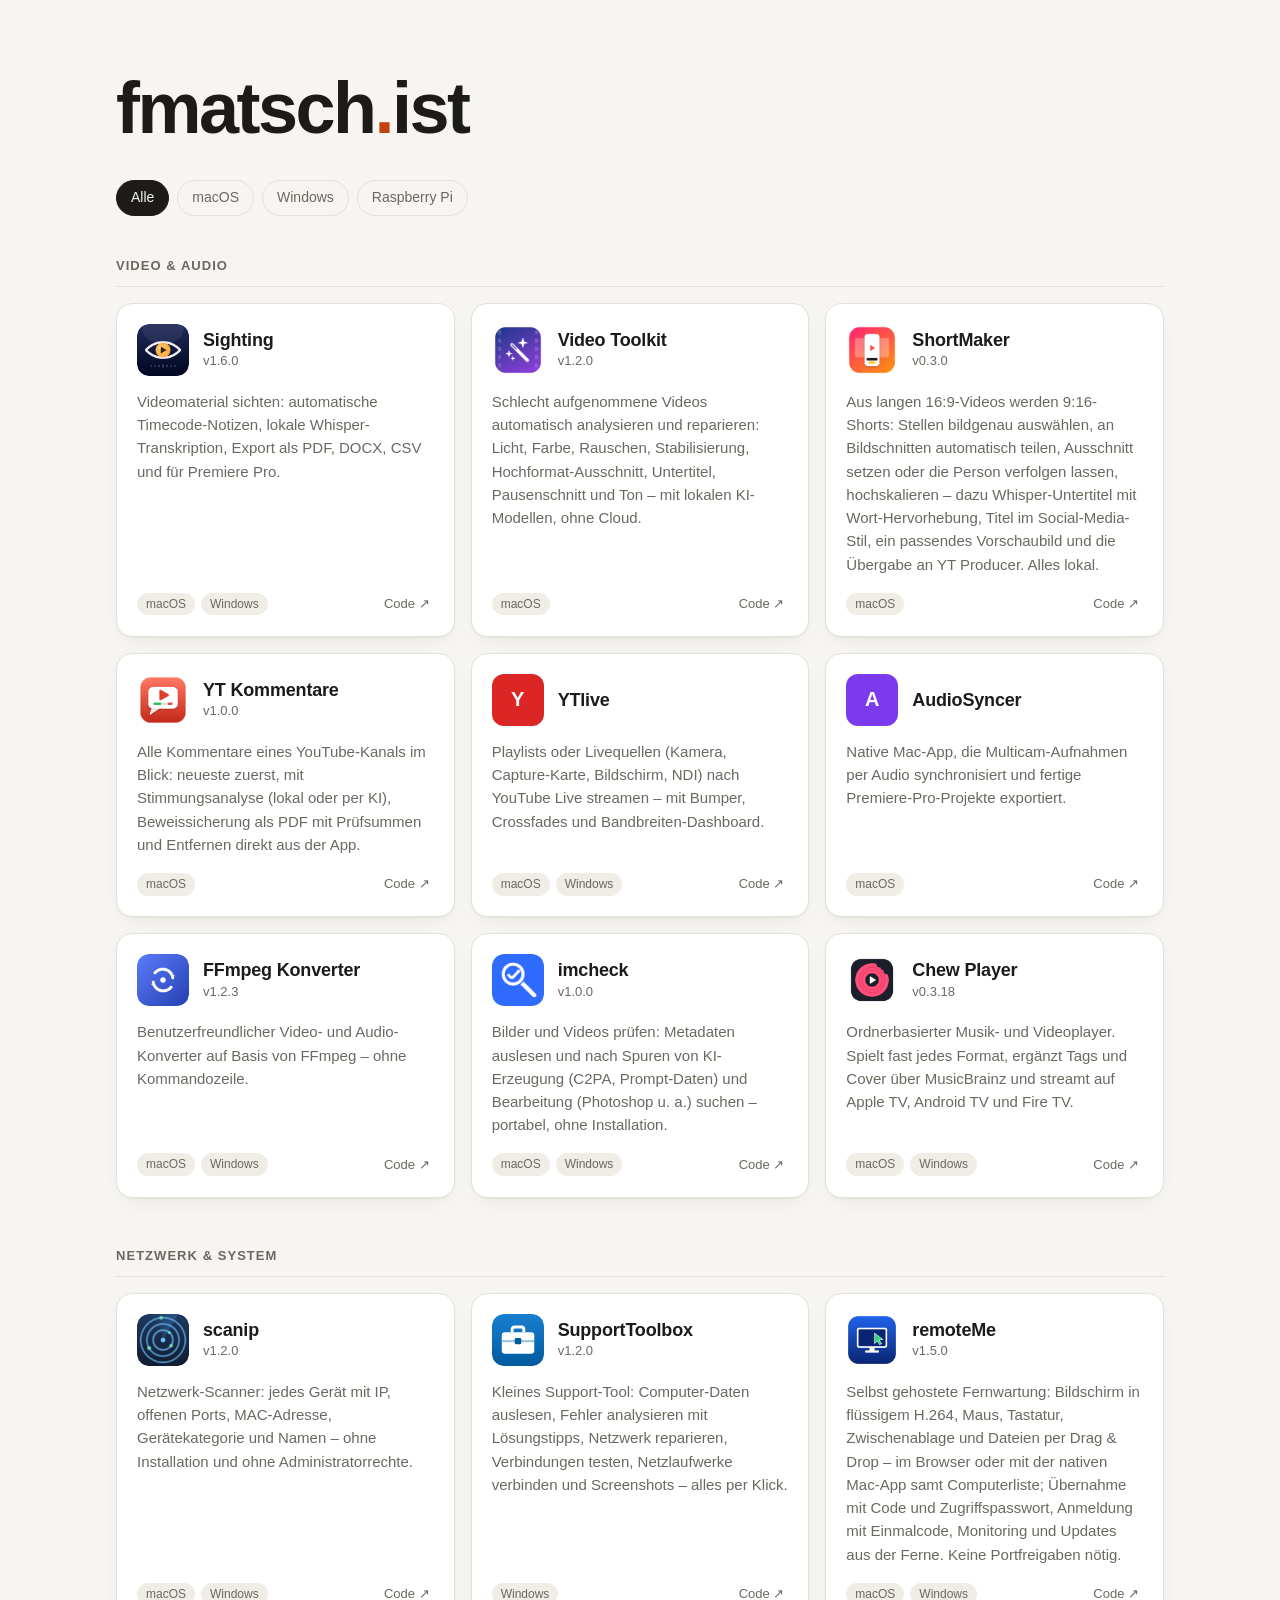
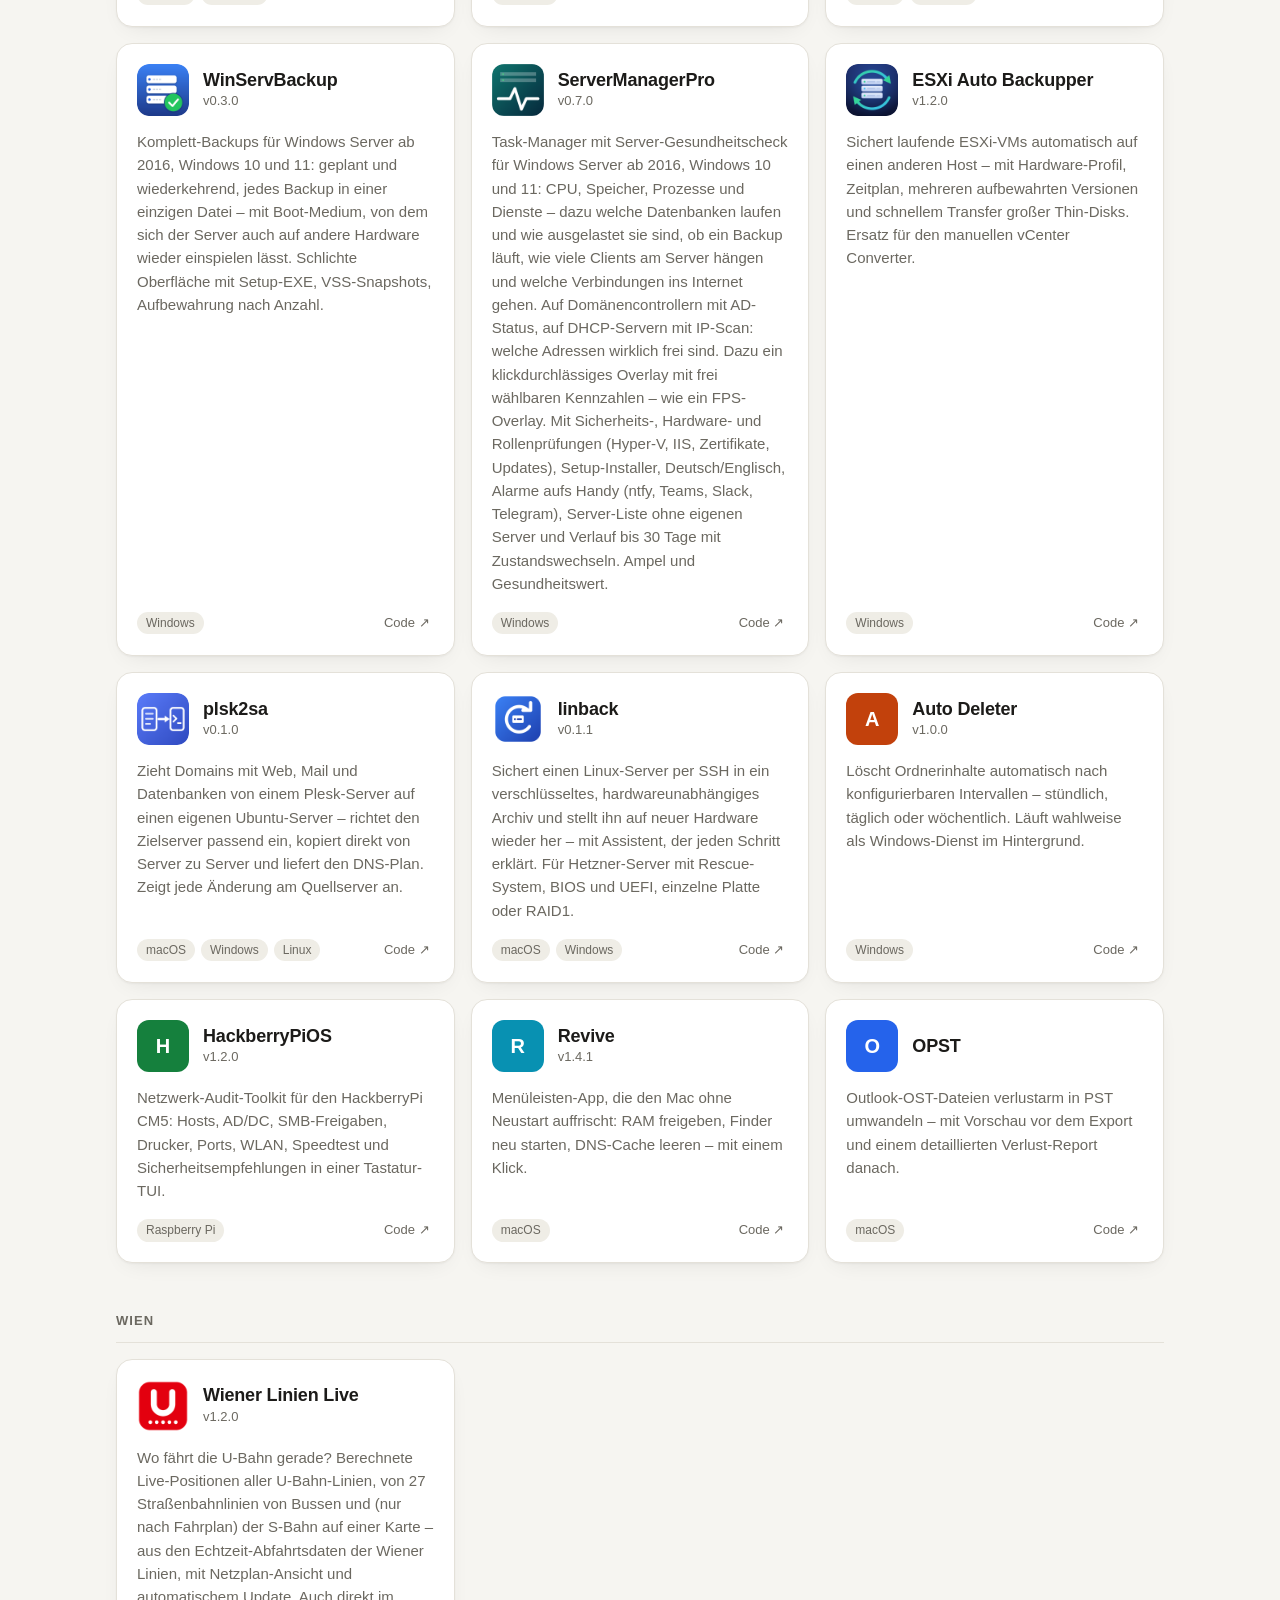
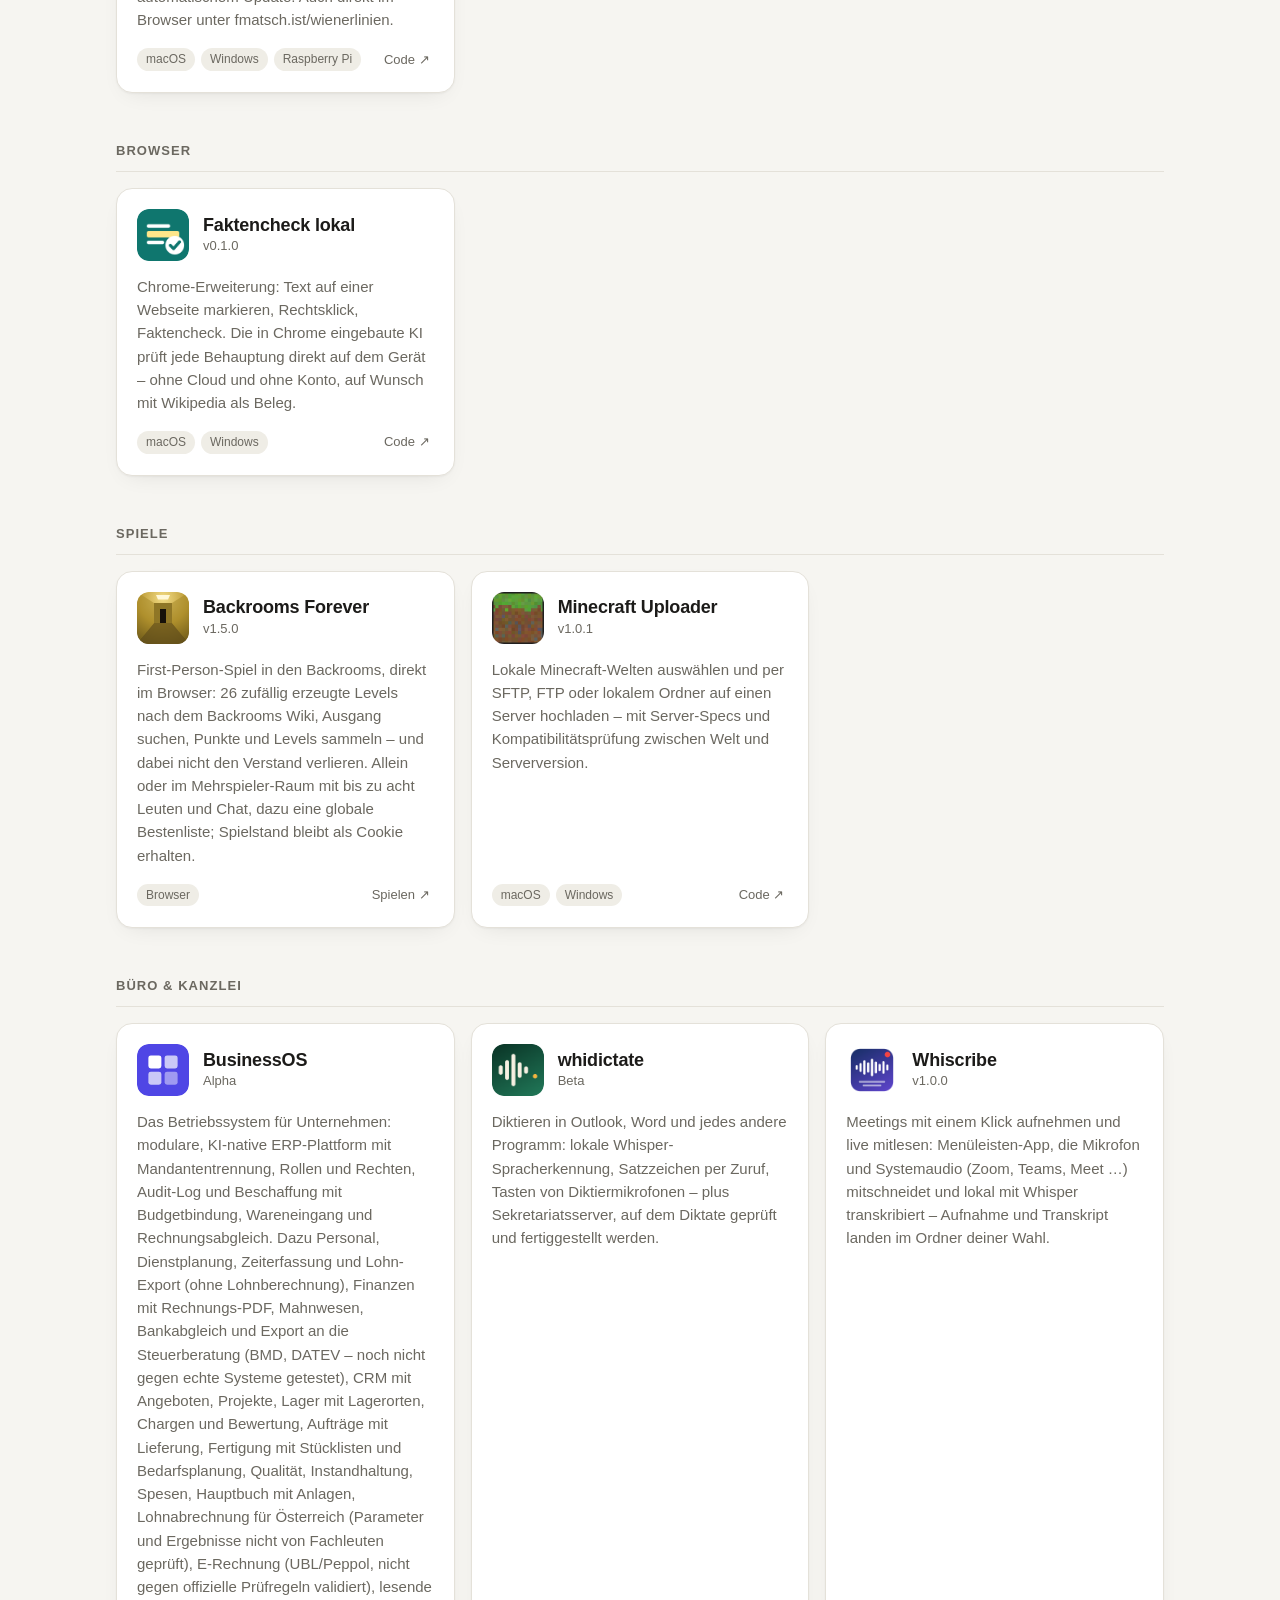
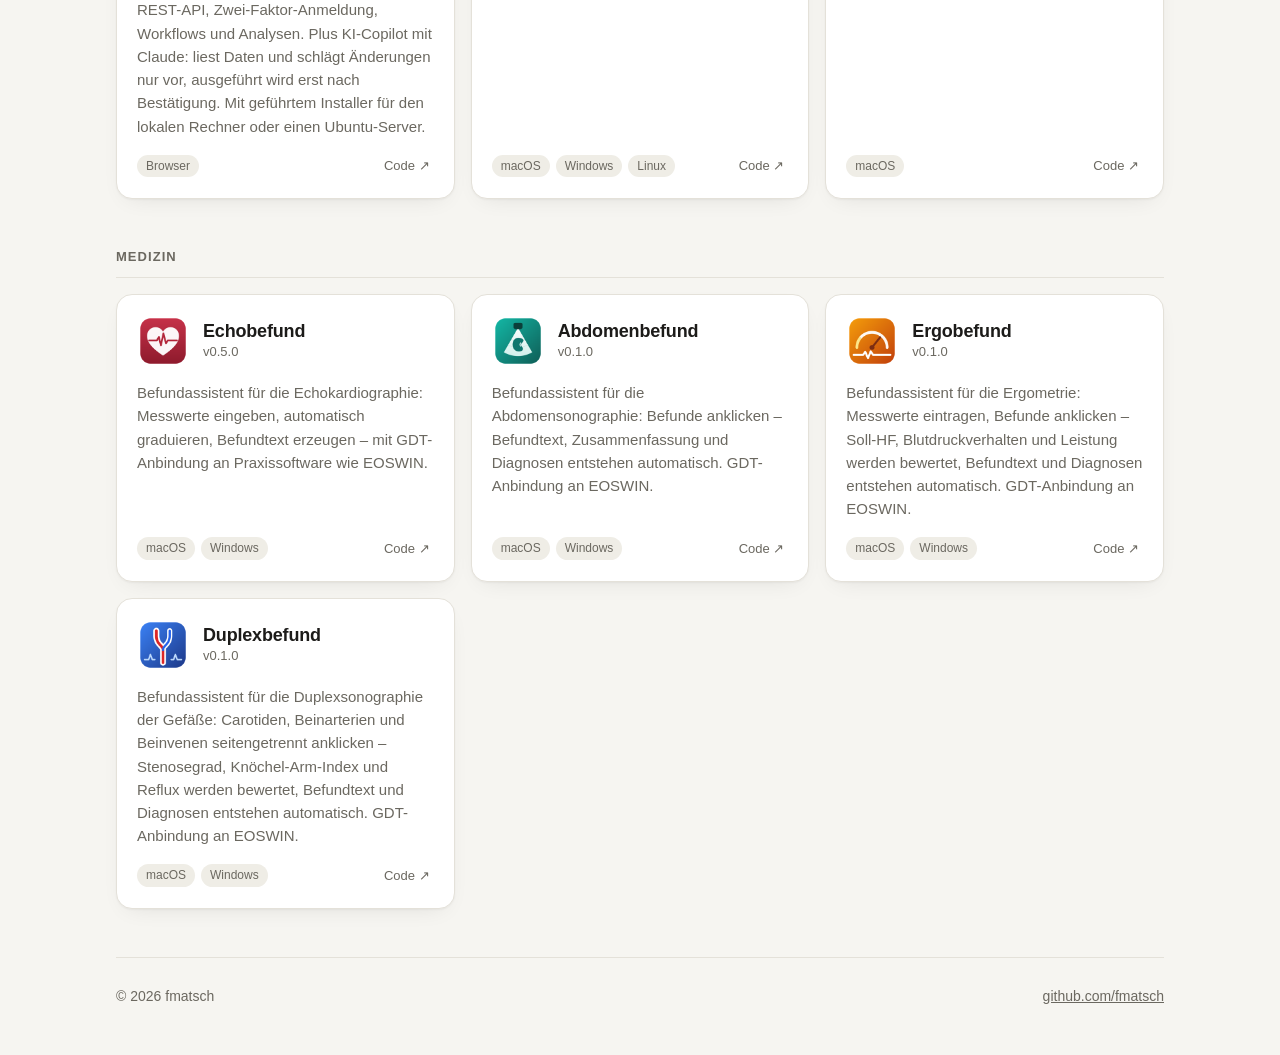
==== commit dcb9138c: "Karte: Whiscribe v1.0.0 Co-Authored-By: Claude Opus 5.5 <noreply@anthropic.com>" ====
--- a/index.html
+++ b/index.html
@@ -279,6 +279,9 @@
       { repo: "whidictate", name: "whidictate", version: "Beta", icon: "icons/whidictate.png",
         desc: "Diktieren in Outlook, Word und jedes andere Programm: lokale Whisper-Spracherkennung, Satzzeichen per Zuruf, Tasten von Diktiermikrofonen – plus Sekretariatsserver, auf dem Diktate geprüft und fertiggestellt werden.",
         platforms: ["macOS", "Windows", "Linux"] },
+      { repo: "Whiscribe", name: "Whiscribe", version: "v1.0.0", icon: "icons/whiscribe.png",
+        desc: "Meetings mit einem Klick aufnehmen und live mitlesen: Menüleisten-App, die Mikrofon und Systemaudio (Zoom, Teams, Meet …) mitschneidet und lokal mit Whisper transkribiert – Aufnahme und Transkript landen im Ordner deiner Wahl.",
+        platforms: ["macOS"] },
     ],
   },
   {
